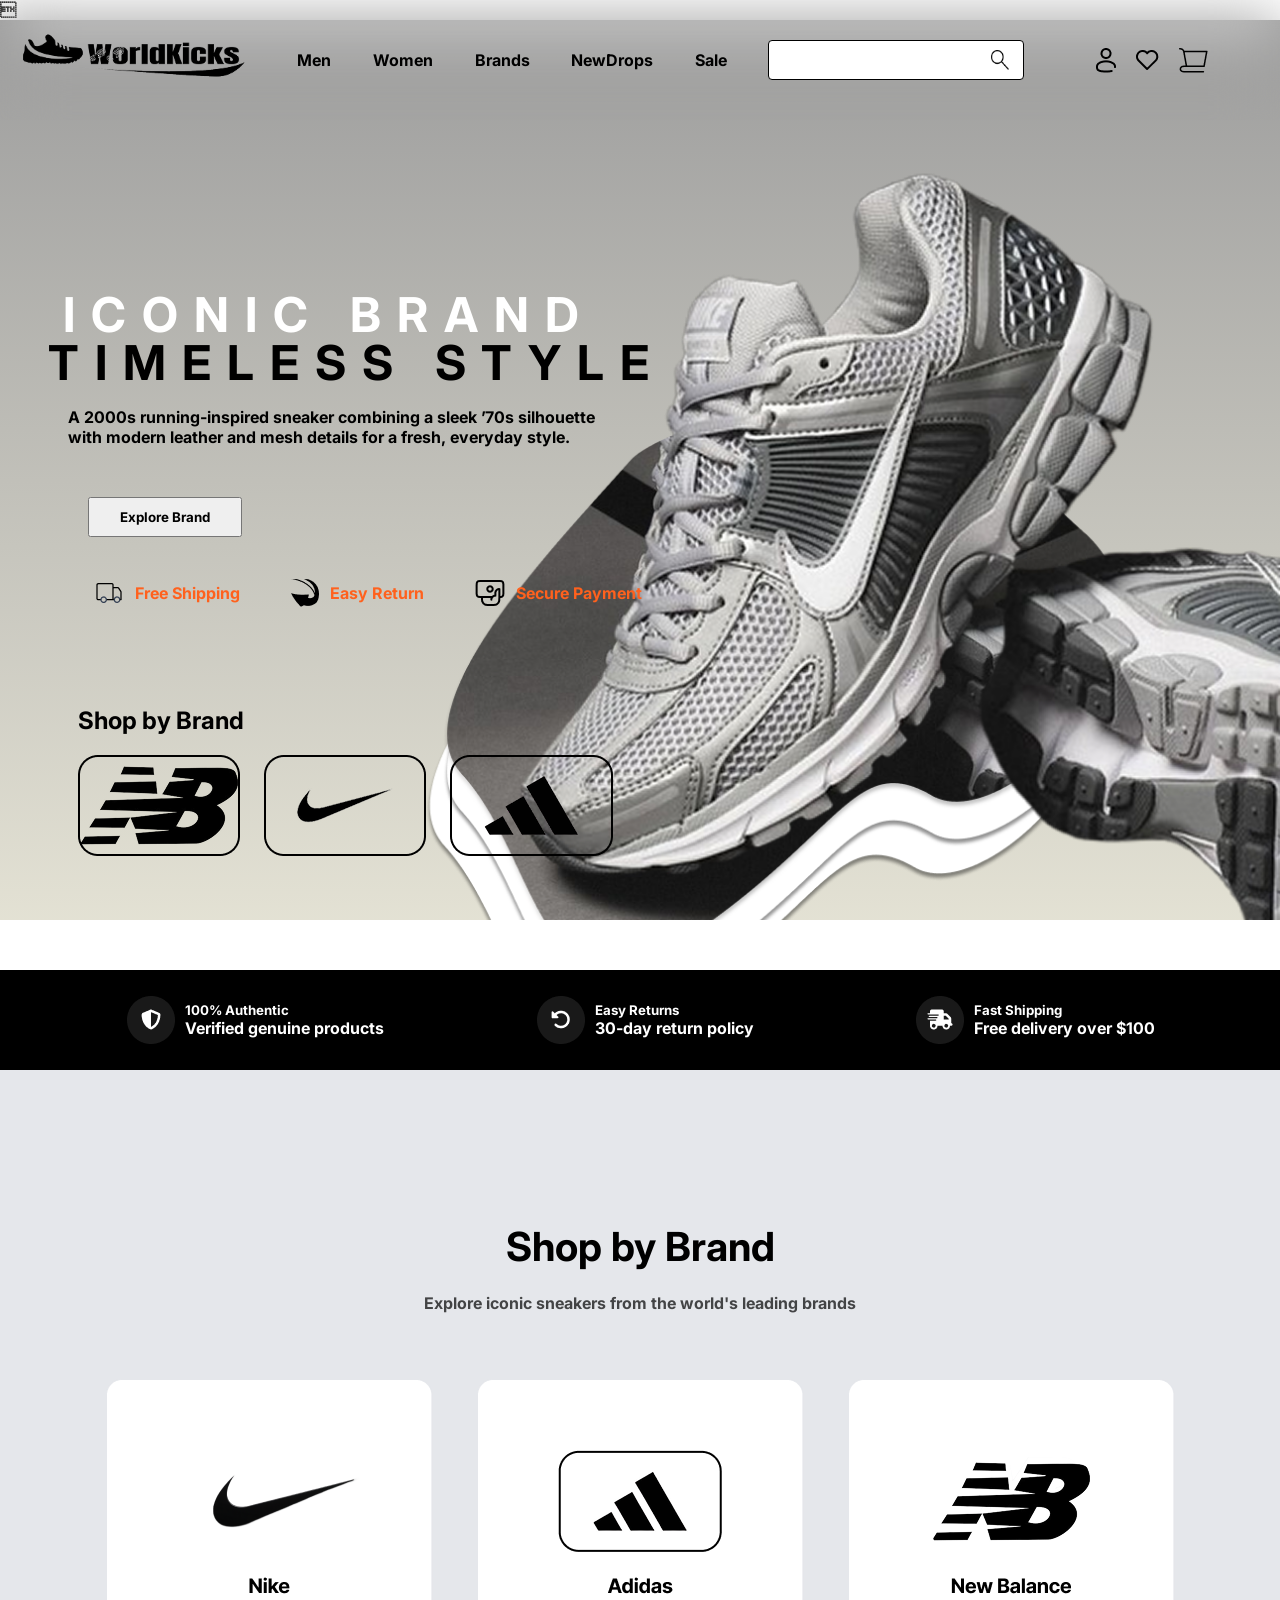
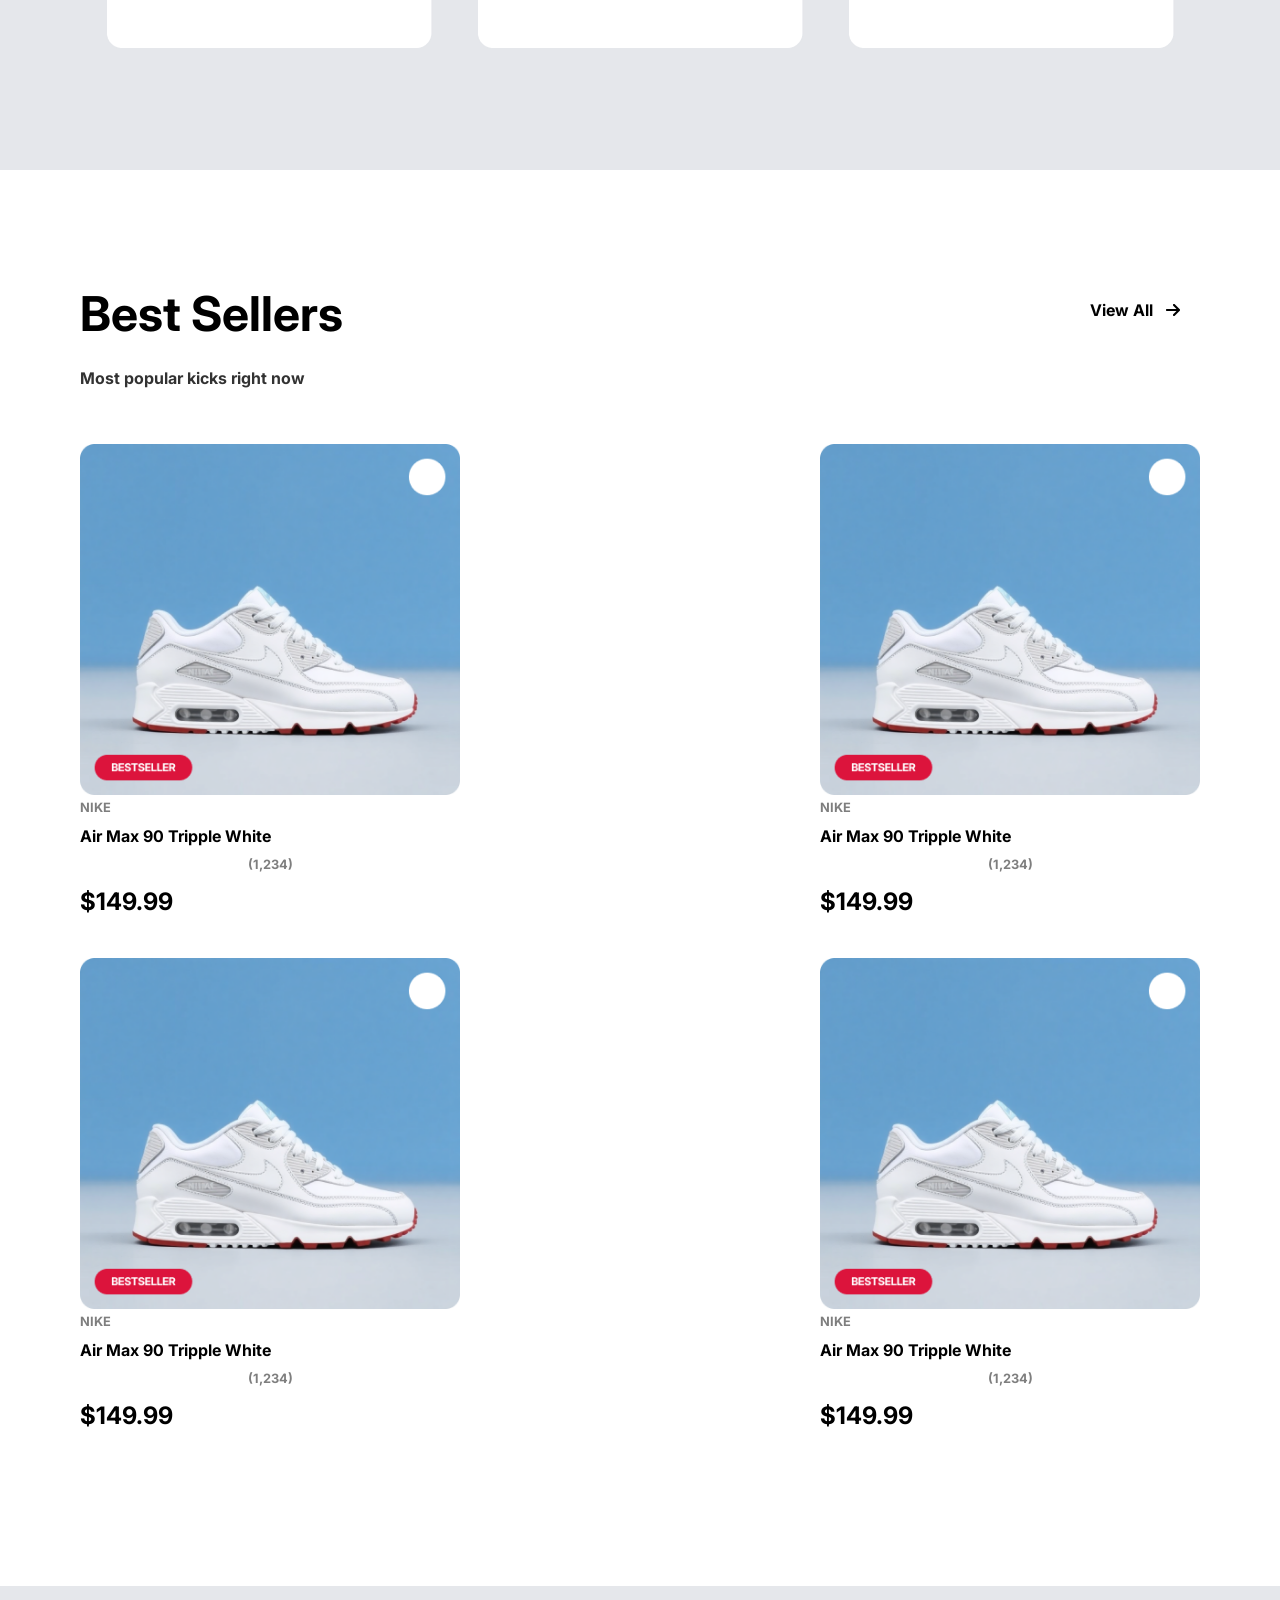
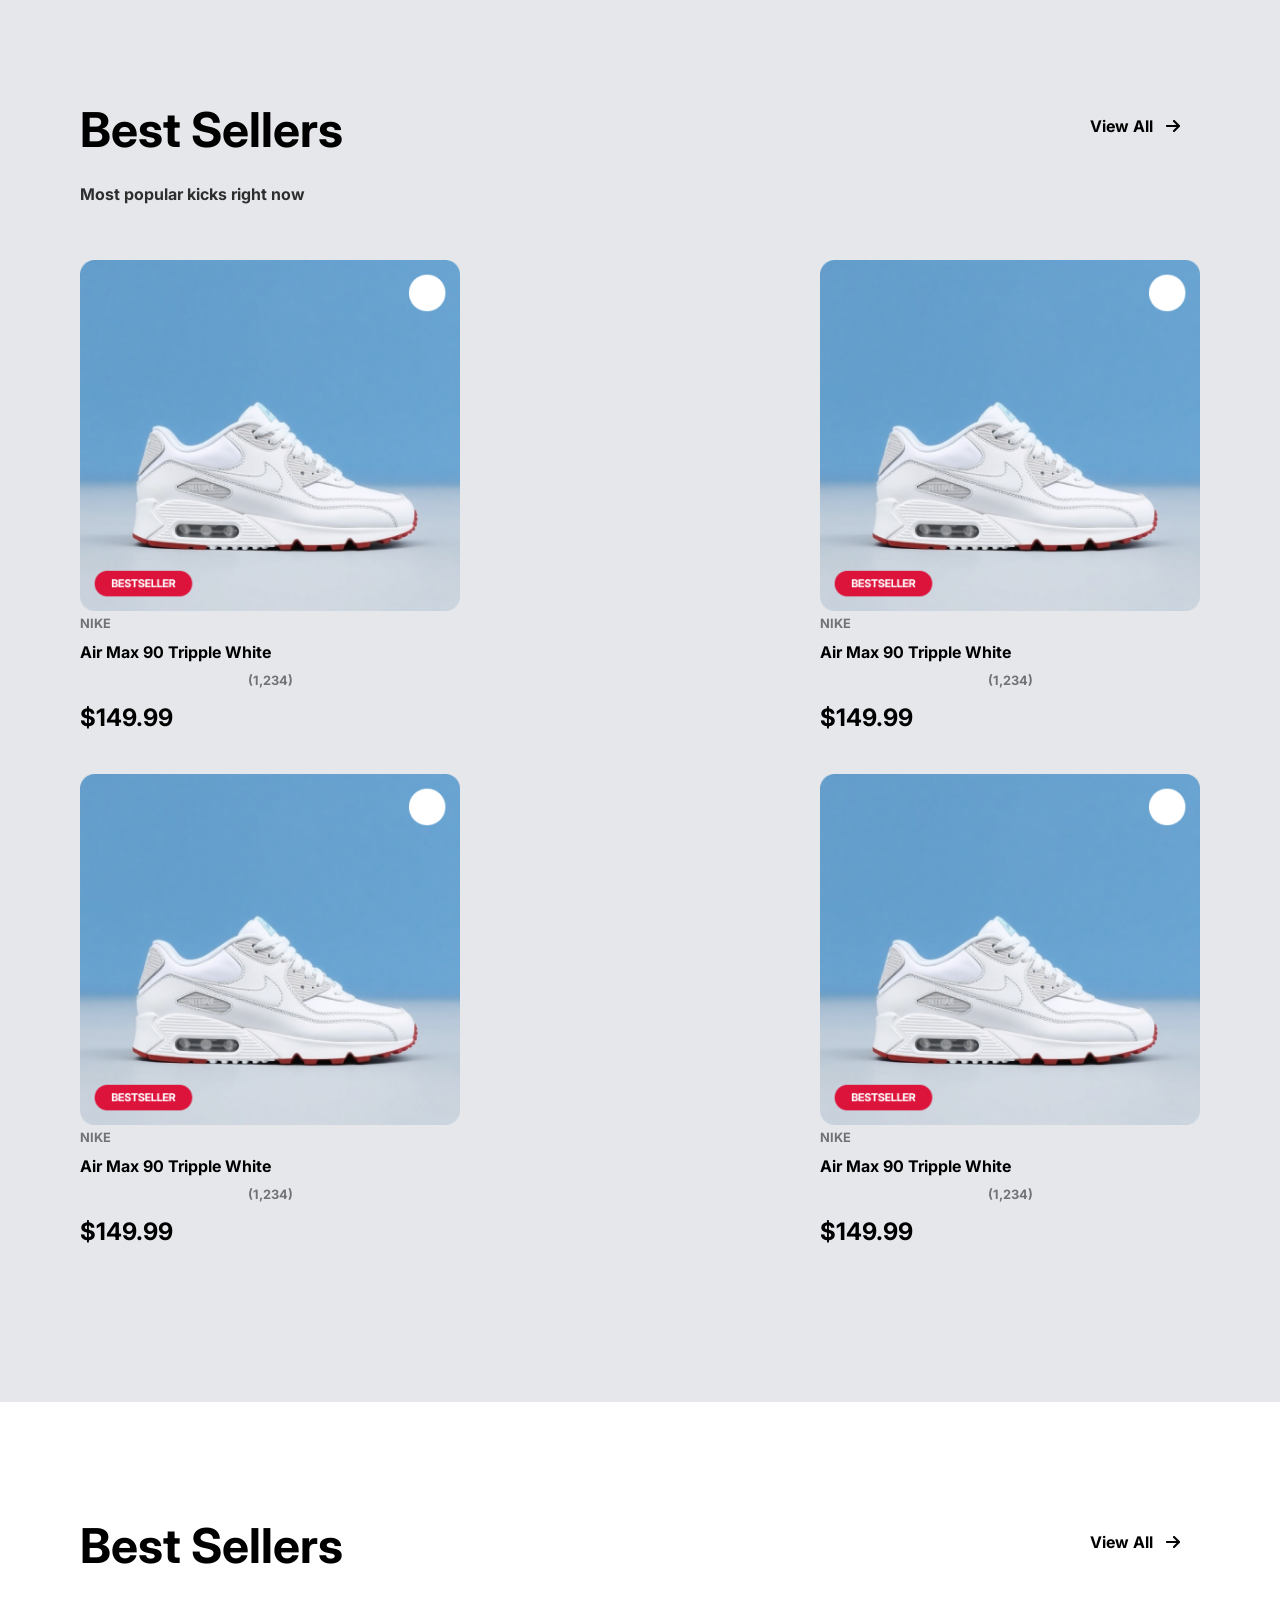
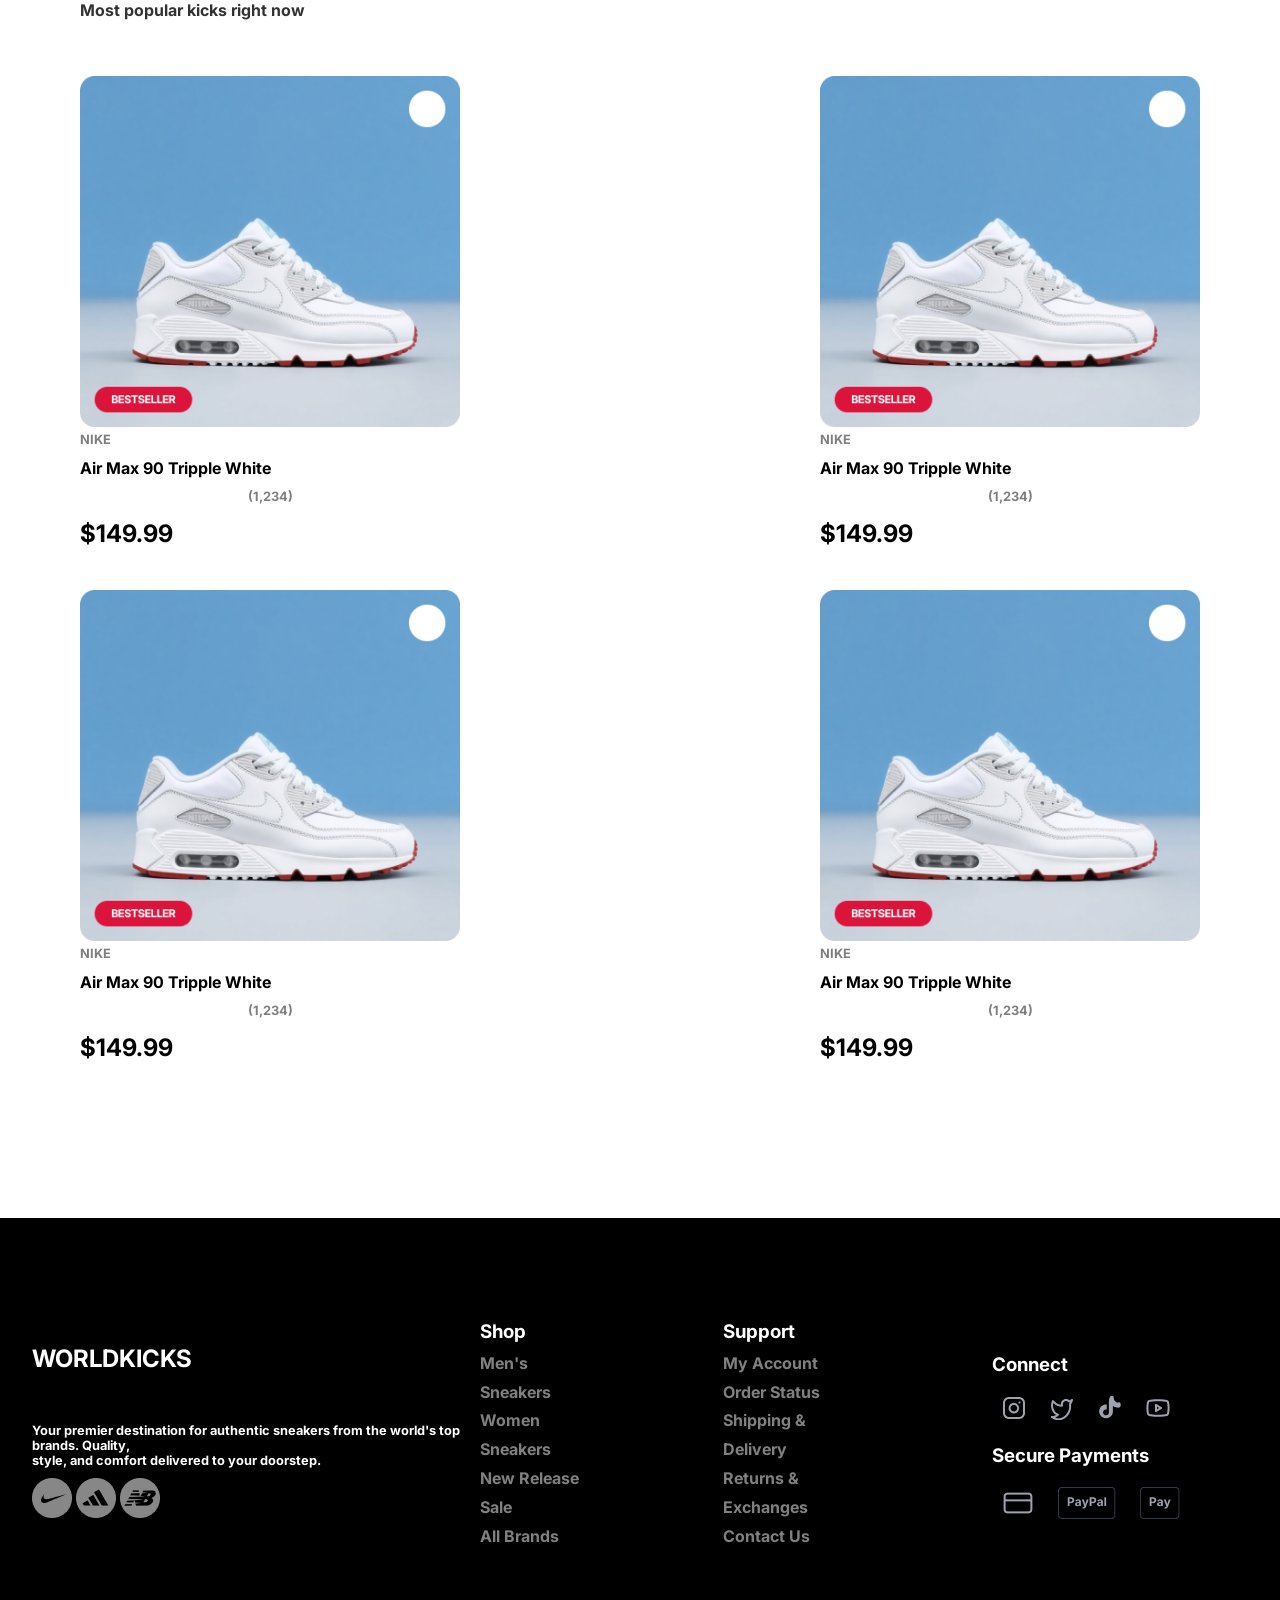
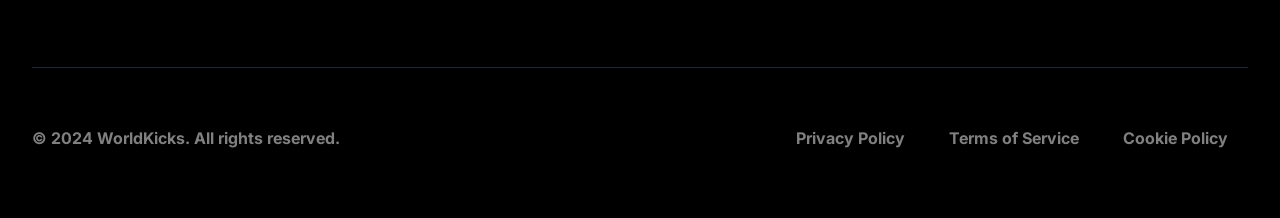
==== index.html @ 095eddca "Add initial project structure with HTML, CSS, and asset files - Created index.html with main layout " ====
<!DOCTYPE html>
<html lang="en">
<head>
	<meta charset="UTF-8">
	<meta name="viewport" content="width=device-width, initial-scale=1.0">
	<title>WorldKicks</title>
    <link rel="preconnect" href="https://fonts.googleapis.com">
    <link rel="preconnect" href="https://fonts.gstatic.com" crossorigin>
    <link href="https://fonts.googleapis.com/css2?family=Inter:wght@400;500;700&display=swap" rel="stylesheet">
    <link rel="stylesheet" href="./global.css">
    <link rel="stylesheet" href="./styles/landpage/header.css">
    <link rel="stylesheet" href="./styles/landpage/banner.css">
    <link rel="stylesheet" href="./styles/landpage/shop_brand.css">
    <link rel="stylesheet" href="./styles/landpage/shops.css">
    <link rel="stylesheet" href="./styles/landpage/footer.css">
</head>
<body>
    <main class="container">
        <header>
            <div class="header_wrapper">
                <div class="expnadable_div"></div>
                <figure>
                    <img src="./assets/logo.png" alt="logo" title="Logo">
                </figure>
                <nav>
                    <ul>
                        <li>Men</li>
                        <li>Women</li>
                        <li>Brands</li>
                        <li>NewDrops</li>
                        <li>Sale</li>
                    </ul>
                </nav>
                <div class="search">
                    <input type="text">
                    <span><img src="./assets/search.png" alt="search" title="search"></span>
                </div>
                <div class="icons">
                    <span><img src="./assets/solar_user-broken.png" alt="user" title="user"></span>
                    <span><img src="./assets/heart.png" alt="heart" title="heart"></span>
                    <span><img src="./assets/cart.png" alt="cart" title="cart"></span>
                </div>
            </div>
        </header>
        <section class="banner">
            <div class="banner_wrapper">
                <div class="banner_left">
                    <span class="banner_title">
                        <h1 style="color: #fff; margin-left: 15px;" >ICONIC BRAND</h1>
                        <h1>TIMELESS STYLE</h1> 
                    </span>
                    <span class="banner_para1">
                        <p>A 2000s running-inspired sneaker combining a sleek ’70s silhouette <br> with modern leather and mesh details for a fresh, everyday style. </p>
                    </span>
                    <button class="banner_button">Explore Brand</button>
                    <div class="banner_icons">
                        <span><img src="./assets/marketeq_car-shipping.png" alt="" title=""><p>Free Shipping</p></span>
                        <span><img src="./assets/game-icons_return-arrow.png" alt="" title=""><p>Easy Return</p></span>
                        <span><img src="./assets/hugeicons_payment-01.png" alt="" title=""><p>Secure Payment</p></span>
                    </div>
                    <div class="banner_shop_by_brand">
                        <h2>Shop by Brand</h2>
                        <img src="./assets/NB.png" alt="">
                        <img src="./assets/Nike.png" alt="">
                        <img src="./assets/addidas.png" alt="">
                    </div>
                </div>
                <div class="banner_right">
                    <img src="./assets/image/shoes1.png" alt="fx_shoes">
                </div>
            </div>
        </section>
        <section class="shop_brand">
            <div class="shop_brand_icons">
                <div class="shop_brand_wrapper_1">
                    <span class="shop_brand_icons_contain">
                        <img src="./assets/div1.png" alt="div">
                        <span>
                            <h5>100% Authentic</h5><p>Verified genuine products</p>
                        </span>
                    </span>
                    <span class="shop_brand_icons_contain">
                        <img src="./assets/div2.png" alt="div">
                        <span>
                            <h5>Easy Returns</h5><p>30-day return policy</p>
                        </span>
                    </span>
                    <span class="shop_brand_icons_contain">
                        <img src="./assets/div3.png" alt="div">
                        <span>
                            <h5>Fast Shipping</h5><p>Free delivery over $100</p>
                        </span>
                    </span>
                </div>
            </div>
            <div class="shop_brand_contain">
                <span class="shop_brand_title">
                    <h2>Shop by Brand</h2>
                    <p>Explore iconic sneakers from the world's leading brands</p>
                </span>
                <div class="shop_brand_icons_2">
                    <span>
                        <img src="./assets/div_nike.png" alt="nike">
                    </span>
                    <span>
                        <img src="./assets/div_addidas.png" alt="nike">
                    </span>
                    <span>
                        <img src="./assets/div_NewBalance.png" alt="nike">
                    </span>
                </div>
            </div>
        </section>
        <article class="shops">
            <div class="shops_wrapper">
                <div class="shops_content">
                    <span class="shops_content_title">
                        <h2>Best Sellers</h2>
                        <p>Most popular kicks right now</p>
                    </span>
                    <span class="shops_content_view_all">
                        <p>View All</p>
                        <img src="./assets/arrow.png" alt="arrow">
                    </span>

                    <div class="shops_content_product">
                        <div>
                            <img src="./assets/image/Product_1.png" alt="pr_1">
                            <p>NIKE</p>
                            <h4>Air Max 90 Tripple White</h4>
                            <p style="text-align: center;">(1,234)</p>
                            <h2>$149.99</h2>
                        </div>
                        <div>
                            <img src="./assets/image/Product_1.png" alt="pr_1">
                            <p>NIKE</p>
                            <h4>Air Max 90 Tripple White</h4>
                            <p style="text-align: center;">(1,234)</p>
                            <h2>$149.99</h2>
                        </div>
                        <div>
                            <img src="./assets/image/Product_1.png" alt="pr_1">
                            <p>NIKE</p>
                            <h4>Air Max 90 Tripple White</h4>
                            <p style="text-align: center;">(1,234)</p>
                            <h2>$149.99</h2>
                        </div>
                        <div>
                            <img src="./assets/image/Product_1.png" alt="pr_1">
                            <p>NIKE</p>
                            <h4>Air Max 90 Tripple White</h4>
                            <p style="text-align: center;">(1,234)</p>
                            <h2>$149.99</h2>
                        </div>
                    </div>
                </div>
                <div class="shops_content" style="background-color: var(--blend);">
                    <span class="shops_content_title">
                        <h2>Best Sellers</h2>
                        <p>Most popular kicks right now</p>
                    </span>
                    <span class="shops_content_view_all">
                        <p>View All</p>
                        <img src="./assets/arrow.png" alt="arrow">
                    </span>

                    <div class="shops_content_product">
                        <div>
                            <img src="./assets/image/Product_1.png" alt="pr_1">
                            <p>NIKE</p>
                            <h4>Air Max 90 Tripple White</h4>
                            <p style="text-align: center;">(1,234)</p>
                            <h2>$149.99</h2>
                        </div>
                        <div>
                            <img src="./assets/image/Product_1.png" alt="pr_1">
                            <p>NIKE</p>
                            <h4>Air Max 90 Tripple White</h4>
                            <p style="text-align: center;">(1,234)</p>
                            <h2>$149.99</h2>
                        </div>
                        <div>
                            <img src="./assets/image/Product_1.png" alt="pr_1">
                            <p>NIKE</p>
                            <h4>Air Max 90 Tripple White</h4>
                            <p style="text-align: center;">(1,234)</p>
                            <h2>$149.99</h2>
                        </div>
                        <div>
                            <img src="./assets/image/Product_1.png" alt="pr_1">
                            <p>NIKE</p>
                            <h4>Air Max 90 Tripple White</h4>
                            <p style="text-align: center;">(1,234)</p>
                            <h2>$149.99</h2>
                        </div>
                    </div>
                </div>
                <div class="shops_content">
                    <span class="shops_content_title">
                        <h2>Best Sellers</h2>
                        <p>Most popular kicks right now</p>
                    </span>
                    <span class="shops_content_view_all">
                        <p>View All</p>
                        <img src="./assets/arrow.png" alt="arrow">
                    </span>

                    <div class="shops_content_product">
                        <div>
                            <img src="./assets/image/Product_1.png" alt="pr_1">
                            <p>NIKE</p>
                            <h4>Air Max 90 Tripple White</h4>
                            <p style="text-align: center;">(1,234)</p>
                            <h2>$149.99</h2>
                        </div>
                        <div>
                            <img src="./assets/image/Product_1.png" alt="pr_1">
                            <p>NIKE</p>
                            <h4>Air Max 90 Tripple White</h4>
                            <p style="text-align: center;">(1,234)</p>
                            <h2>$149.99</h2>
                        </div>
                        <div>
                            <img src="./assets/image/Product_1.png" alt="pr_1">
                            <p>NIKE</p>
                            <h4>Air Max 90 Tripple White</h4>
                            <p style="text-align: center;">(1,234)</p>
                            <h2>$149.99</h2>
                        </div>
                        <div>
                            <img src="./assets/image/Product_1.png" alt="pr_1">
                            <p>NIKE</p>
                            <h4>Air Max 90 Tripple White</h4>
                            <p style="text-align: center;">(1,234)</p>
                            <h2>$149.99</h2>
                        </div>
                    </div>
                </div>
            </div>
        </article>
    </main>
</body>
<footer>
    <main class="footer_container">
        <div class="footer_wrapper">
            <section class="footer_info">
                <div class="footer_info_contain footer_contain_1">
                    <h2>WORLDKICKS</h2>
                    <p>Your premier destination for authentic sneakers from the world's top brands. Quality, <br> style, and comfort delivered to your doorstep.</p>
                    <span> 
                        <img src="./assets/footer_nike_icons.png" alt="">
                        <img src="./assets/footer_addidas_icons.png" alt="">
                        <img src="./assets/footer_NewBalance_icons.png" alt="">
                    </span>
                </div>
                <div class="footer_info_contain footer_contain_2">
                    <div>
                        <h3>Shop</h3>
                        <a href="#">Men's Sneakers</a>
                        <a href="#">Women Sneakers</a>
                        <a href="#">New Release</a>
                        <a href="#">Sale</a>
                        <a href="#">All Brands</a>
                    </div>
                    <div>
                        <h3>Support</h3>
                        <a href="#">My Account</a>
                        <a href="#">Order Status</a>
                        <a href="#">Shipping & Delivery</a>
                        <a href="#">Returns & Exchanges</a>
                        <a href="#">Contact Us</a>
                    </div>
                </div>
                <div class="footer_info_contain footer_contain_3">
                    <div>
                        <h3>Connect</h3>
                        <img src="./assets/footer_insta.png" alt="">
                        <img src="./assets/footer_twitter.png" alt="">
                        <img src="./assets/footer_tiktok.png" alt="">
                        <img src="./assets/footer_youtube.png" alt="">
                    </div>
                    <div>
                        <h3>Secure Payments</h3>
                        <img src="./assets/footer_debitCard.png" alt="">
                        <img src="./assets/footer_paypal.png" alt="">
                        <img src="./assets/footer_pay.png" alt="">
                    </div>
                </div>
            </section>
            <section class="term_and_policy">
                <p>© 2024 WorldKicks. All rights reserved.</p>
                <span>
                    <a href="#">Privacy Policy</a>
                    <a href="#">Terms of Service</a>
                    <a href="#">Cookie Policy</a>
                </span>
            </section>
        </div>
    </main>
</footer>
</html>
---- global.css ----
* {
    margin: 0;
    padding: 0;
    box-sizing: border-box;
    font-weight: bold;
    font-family: 'Inter', Arial, Helvetica, sans-serif;
    scroll-behavior: smooth;
}

:root {
    --primary: #3C3C3C;
    --secondary: #E0DECF;
    --primary-fx-color: 60,60,60,;
    --secondary-fx-color: 224,222,207,;
    --foreground-black: #000;
    --foreground-white: #fff;
    --blend: #E5E7EB;
    --max-width: 1920px;
}
.container {
    width: 100dvw;
    height: auto;
    display: flex;
    flex-flow: column;
    margin: 0 auto;
}
body {
    overflow-x: hidden;
    width: 100%;
}
---- styles/landpage/header.css ----
header {
    width: 100dvw;
    height: 120px;
    margin: 0 auto;
    position: fixed;
    top: 0;
    z-index: 9999;
    backdrop-filter: blur(30px);
    -webkit-backdrop-filter: blur(30px); /* for Safari */
}
.expnadable_div {
    width: 100%;
    height: 0;
    position: fixed;
    top: 0;
    z-index: -1;
    background-color: var(--foreground-white);
    transition: all 1s ease;
    opacity: 0;
}
.header_wrapper {
    width: min(100dvw, var(--max-width));
    height: inherit;
    margin: 0 auto;
    display: flex;
    justify-content: space-between;
    align-items: center;
    
}
.header_wrapper:hover .expnadable_div {
    height: 500px;
    opacity: 1;
}
figure {
    overflow: hidden;
    width: 20%;
    height: 130px;
    display: flex;
    justify-content: center;
    align-items: center;
}
figure img {
    width: min(280px, 100%);
    margin-top: clamp(20px, 0.5rem + 1vw, 40px);
}
nav {
    width: 40%;
    height: auto;
}
nav ul {
    width: 100%;
    display: flex;
    justify-content: center;
}
nav li {
    cursor: pointer;
    list-style: none;
    font-size: clamp(0.5rem, 0.5rem + 1vw, 1rem);
    margin: 0 clamp(15px, 0.5rem + 1vw, 25px);
}
.search {
    position: relative;
    width: 20%;
    display: flex;
    justify-content: center;
    align-items: center;
}
.search span {
    position: absolute;
    right: 15px;
}
.search img {
    width: 18px;
}
.search input {
    width: 100%;
    height: 40px;
    padding: 0 10px;
    border: 1px solid var(--foreground-black);
    border-radius: 4px;
}
.icons {
    width: 20%;
    display: flex;
    justify-content: center;
    align-items: center;
}
.icons span {
    margin: 0 10px;
}
---- styles/landpage/banner.css ----
.banner {
    width: 100%;
    height: max(100dvh, 890px);
    overflow: hidden;
    background: linear-gradient(180deg, rgba(var(--primary-fx-color) 0.5) 0%, rgba(var(--secondary-fx-color) 0.9) 100%);
}
.banner_wrapper {
    width: min(100dvw, var(--max-width));
    height: inherit;
    margin: 0 auto;
    position: relative;
    display: flex;
}
/* Left Side */
.banner_left {
    width: max(50%, 850px);
    height: inherit;
    display: flex;
    justify-content: center;
    align-items: start;
    flex-flow: column;
    padding: 0 0 0 3rem;
    position: relative;
    z-index: 1;
}
.banner_title {
    font-size: clamp(2rem, 0.5rem + 1.5vw, 2.5rem);
    font-weight: bold;
    line-height: 1;
    letter-spacing: 1rem;
}
.banner_para1 {
    margin: 20px 0;
    padding: 0 20px;
}
.banner_button {
    padding: 10px 30px;
    margin: 30px 0 0 40px;
    cursor: pointer;
}
.banner_icons {
    display: flex;
    justify-content: center;
    align-items: center;
    margin: 40px 15px;
}
.banner_icons span {
    display: flex;
    justify-content: center;
    align-items: center;
    margin: 0 20px;
}
.banner_icons img {
    margin: 0 10px;
}
.banner_icons p {
    color: #FF611D;
}
.banner_shop_by_brand {
    position: absolute;
    bottom: 30px;
    padding: 20px;
}
.banner_shop_by_brand h2 {
    margin: 10px;
}
.banner_shop_by_brand img {
    margin: 10px;
}
/* Right Side */
.banner_right {
    width: 50%;
    height: inherit;
    position: absolute;
    width: 80%;
    right: 0;
    top: 0;
    display: flex;
    justify-content: right;
    padding-top: 10dvh;
}
.banner_right img {
    width: 1200px;
    height: 1000px;
}
@media (max-width: 768px) {
    .banner_title {
        letter-spacing: 0.5rem;
    }
    .banner_right {
        z-index: -1;
    }
}
---- styles/landpage/shop_brand.css ----
.shop_brand {
    width: 100%;
    height: auto;
    display: flex;
    justify-content: start;
    align-items: center;
    flex-flow: column;
}
.shop_brand_wrapper_1 {
    width: min(100dvw, var(--max-width));
    height: inherit;
    margin: 0 auto;
    display: flex;
    justify-content: space-evenly;
    align-items: center;
}
.shop_brand_icons {
    width: 100%;
    height: 100px;
    background: var(--foreground-black);
    margin: 50px 0 0 0;
    color: var(--foreground-white);
}
.shop_brand_icons_contain {
    display: flex;
    width: 280px;
    justify-content: center;
    align-items: center;
}
.shop_brand_icons_contain img {
    margin: 0 10px;
}
.shop_brand_contain {
    padding: 20px;
    background-color: var(--blend);
    width: 100%;
    height: 700px;
    display: flex;
    justify-content: center;
    align-items: center;
    flex-flow: column;
}
.shop_brand_title {
    text-align: center;
    line-height: 2;
    margin: 40px;
}
.shop_brand_title h2 {
    font-size: 2.5rem;
    font-weight: bold;
}
.shop_brand_title p {
    opacity: 0.7;
}
.shop_brand_icons_2 {
    margin: 20px;
}
.shop_brand_icons_2 span {
    margin: 20px;
}
---- styles/landpage/shops.css ----
.shops {
    width: 100%;
    height: auto;
}
.shops_wrapper {
    width: min(100dvw, var(--max-width));
    height: auto;
    margin: 0 auto;
    display: flex;
    justify-content: center;
    align-items: center;
    flex-flow: column;
}
.shops_content {
    padding: 6rem 5rem;
    width: 100%;
    position: relative;
}
.shops_content_title {
    line-height: 2;
    width: 100%;
}
.shops_content_title h2 {
    font-size: 3rem;
    font-weight: bold;
}
.shops_content_title p {
    opacity: 0.8;
}
.shops_content_view_all {
    position: absolute;
    right: 100px;
    top: 130px;
    display: flex;
    justify-content: space-between;
    width: 90px;
    cursor: pointer;
}
.shops_content_product {
    width: 100%;
    height: auto;
    padding: 50px 0;
    display: flex;
    margin: 0 auto;
    justify-content: space-between;
    align-items: center;
    flex-wrap: wrap;
    gap: 2rem;
}
.shops_content_product div {
    width: 380px;
    height: auto;
    overflow: hidden;
    line-height: 2;
}
.shops_content_product img {
    width: inherit;
}
.shops_content_product p {
    opacity: 0.5;
    font-size: 0.8rem;
}
---- styles/landpage/footer.css ----
.footer_container {
    width: 100dvw;
    height: 600px;
    background-color: var(--foreground-black);
    color: var(--foreground-white);
    position: relative;
}
.footer_wrapper {
    width: min(100dvw, var(--max-width));
    height: auto;
    margin: 0 auto;
    display: flex;
    justify-content: start;
    align-items: center;
    flex-flow: column;
}
.footer_info {
    width: 100%;
    height: 350px;
    display: flex;
    justify-content: center;
    align-items: center;
}
.footer_info_contain {
    height: auto;
    margin: 5rem 0 0 0;
}
.footer_contain_1 {
    width: 35%;
}
.footer_contain_1 p {
    font-size: 0.8rem;
    margin: 50px 0 10px 0;
}

.footer_contain_2 {
    width: 40%;
    display: flex;
    justify-content: flex-start;
    align-items: flex-start;
    line-height: 1.8;
}
.footer_contain_2 div {
    display: flex;
    justify-content: start;
    align-items: start;
    flex-flow: column;
    margin: 0 8rem 0 0;
}
.footer_contain_2 a {
    text-decoration: none;
    color: var(--foreground-white);
    opacity: 0.5;
}
.footer_contain_3 {
    width: 20%;
    height: 160px;
}
.footer_contain_3 div {
    margin: 0 0 20px 0;
}
.footer_contain_3 h3 {
    margin: 0 0 20px 0;
}
.footer_contain_3 img {
    margin: 0 10px;
}
.term_and_policy {
    position: absolute;
    width: 95%;
    bottom: 70px;
    display: flex;
    justify-content: space-between;
    align-items: center;
    border-top: 1px solid #1F2937;
}
.term_and_policy p, .term_and_policy span {
    margin: 60px 0 0 0;
}
.term_and_policy a, .term_and_policy p {
    text-decoration: none;
    color: var(--foreground-white);
    opacity: 0.5;
}
.term_and_policy a {
    margin: 0 20px;
}
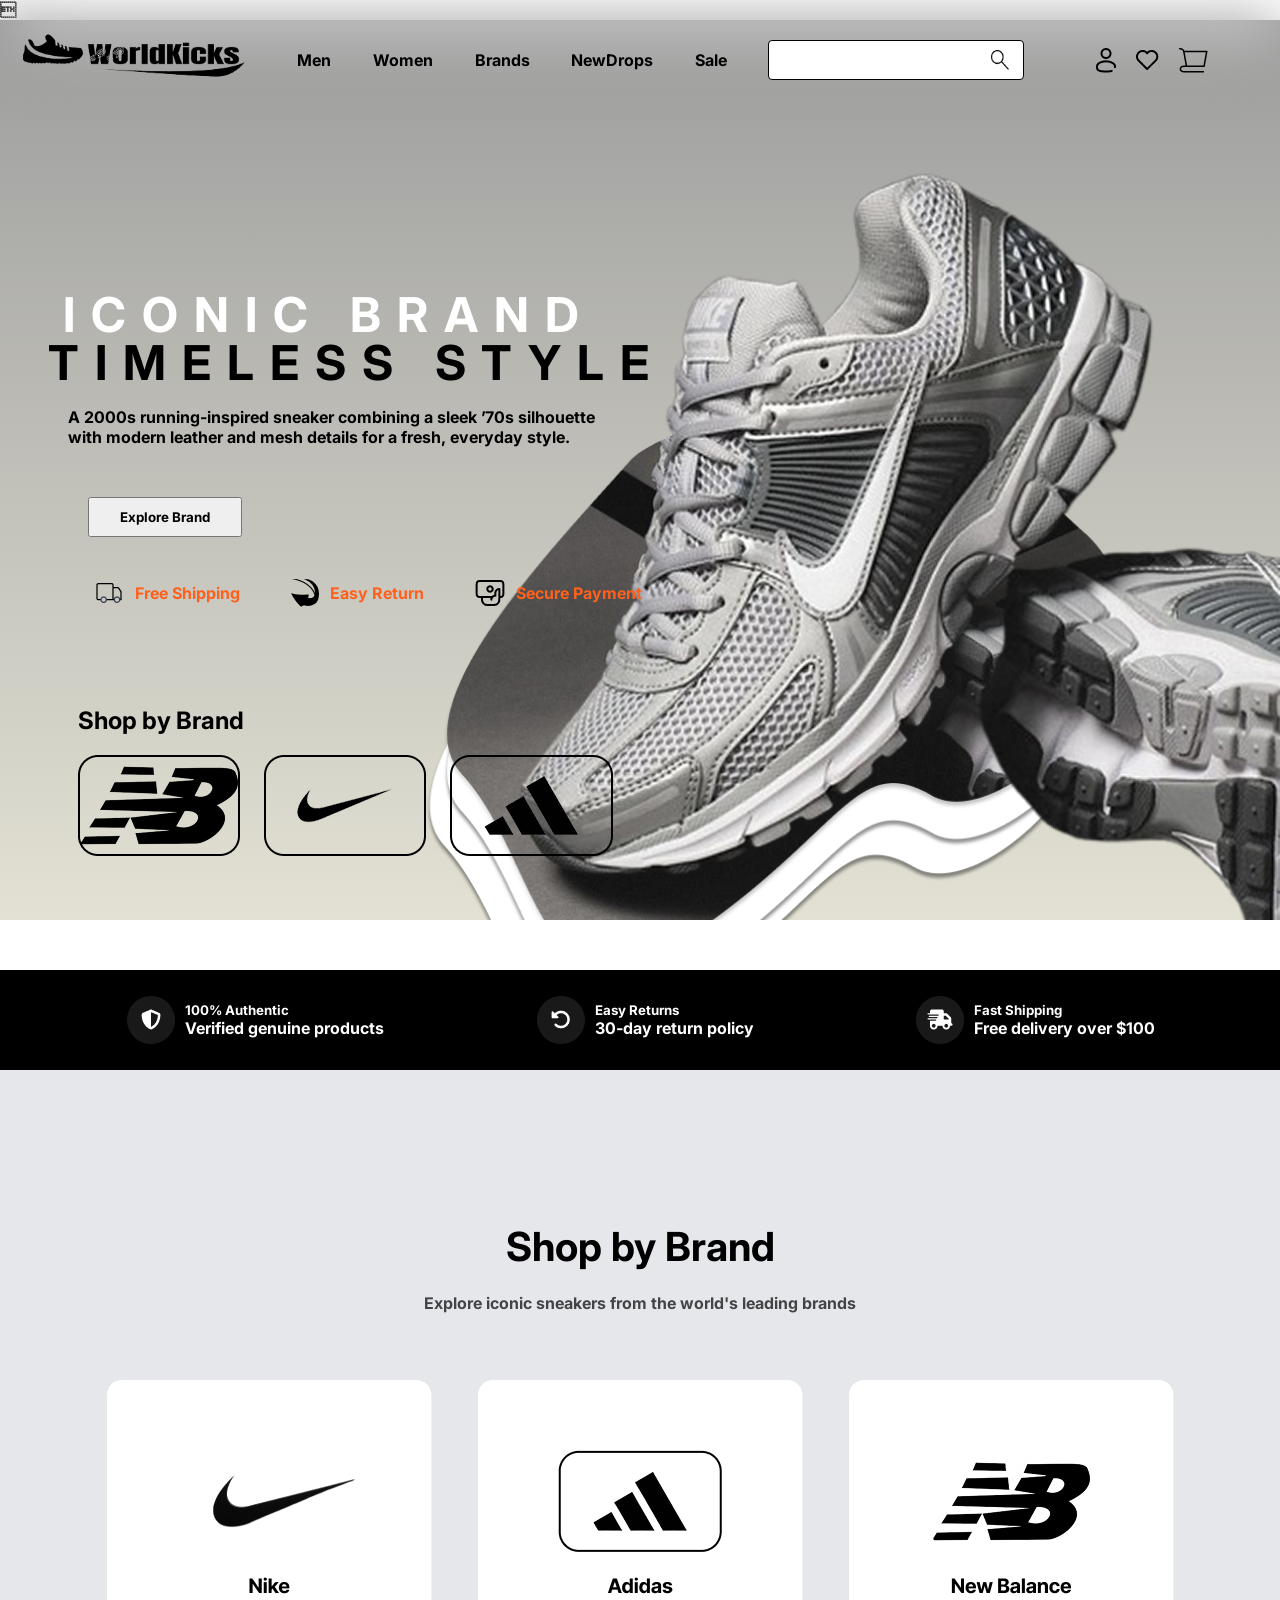
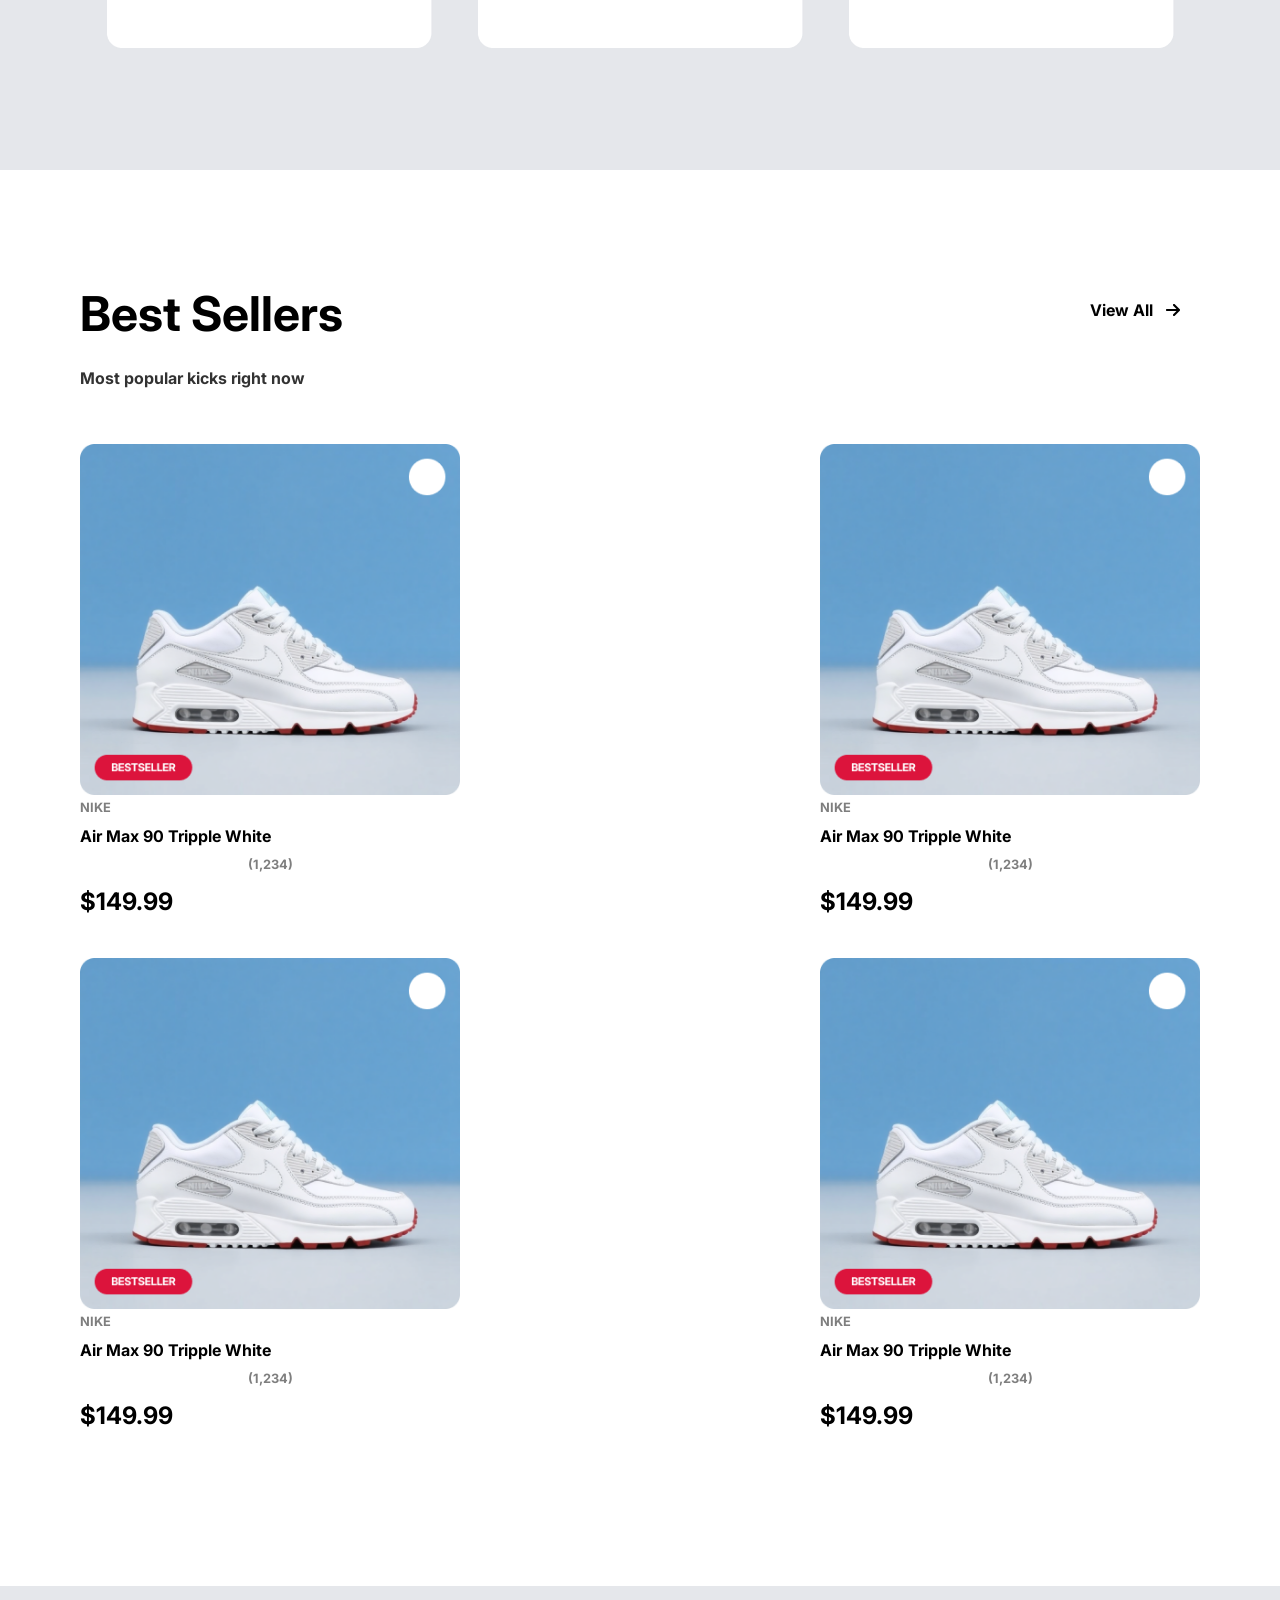
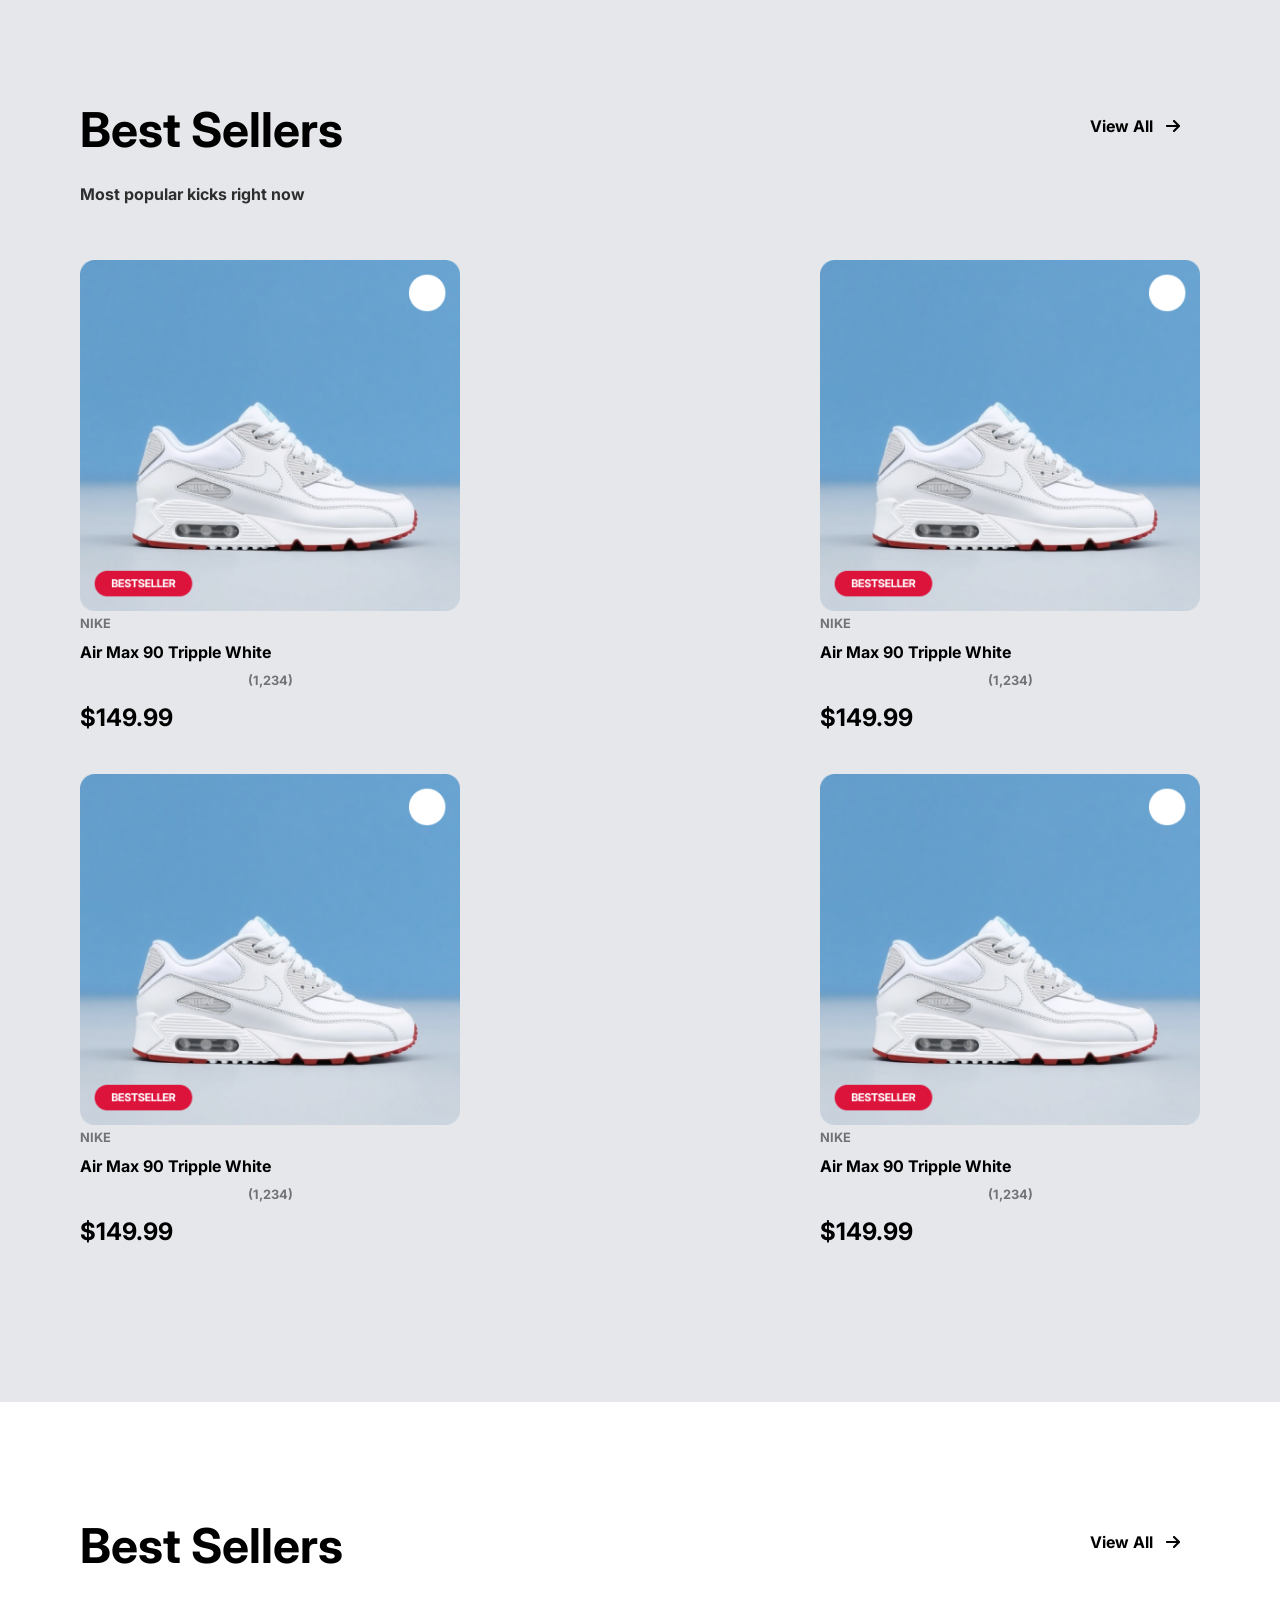
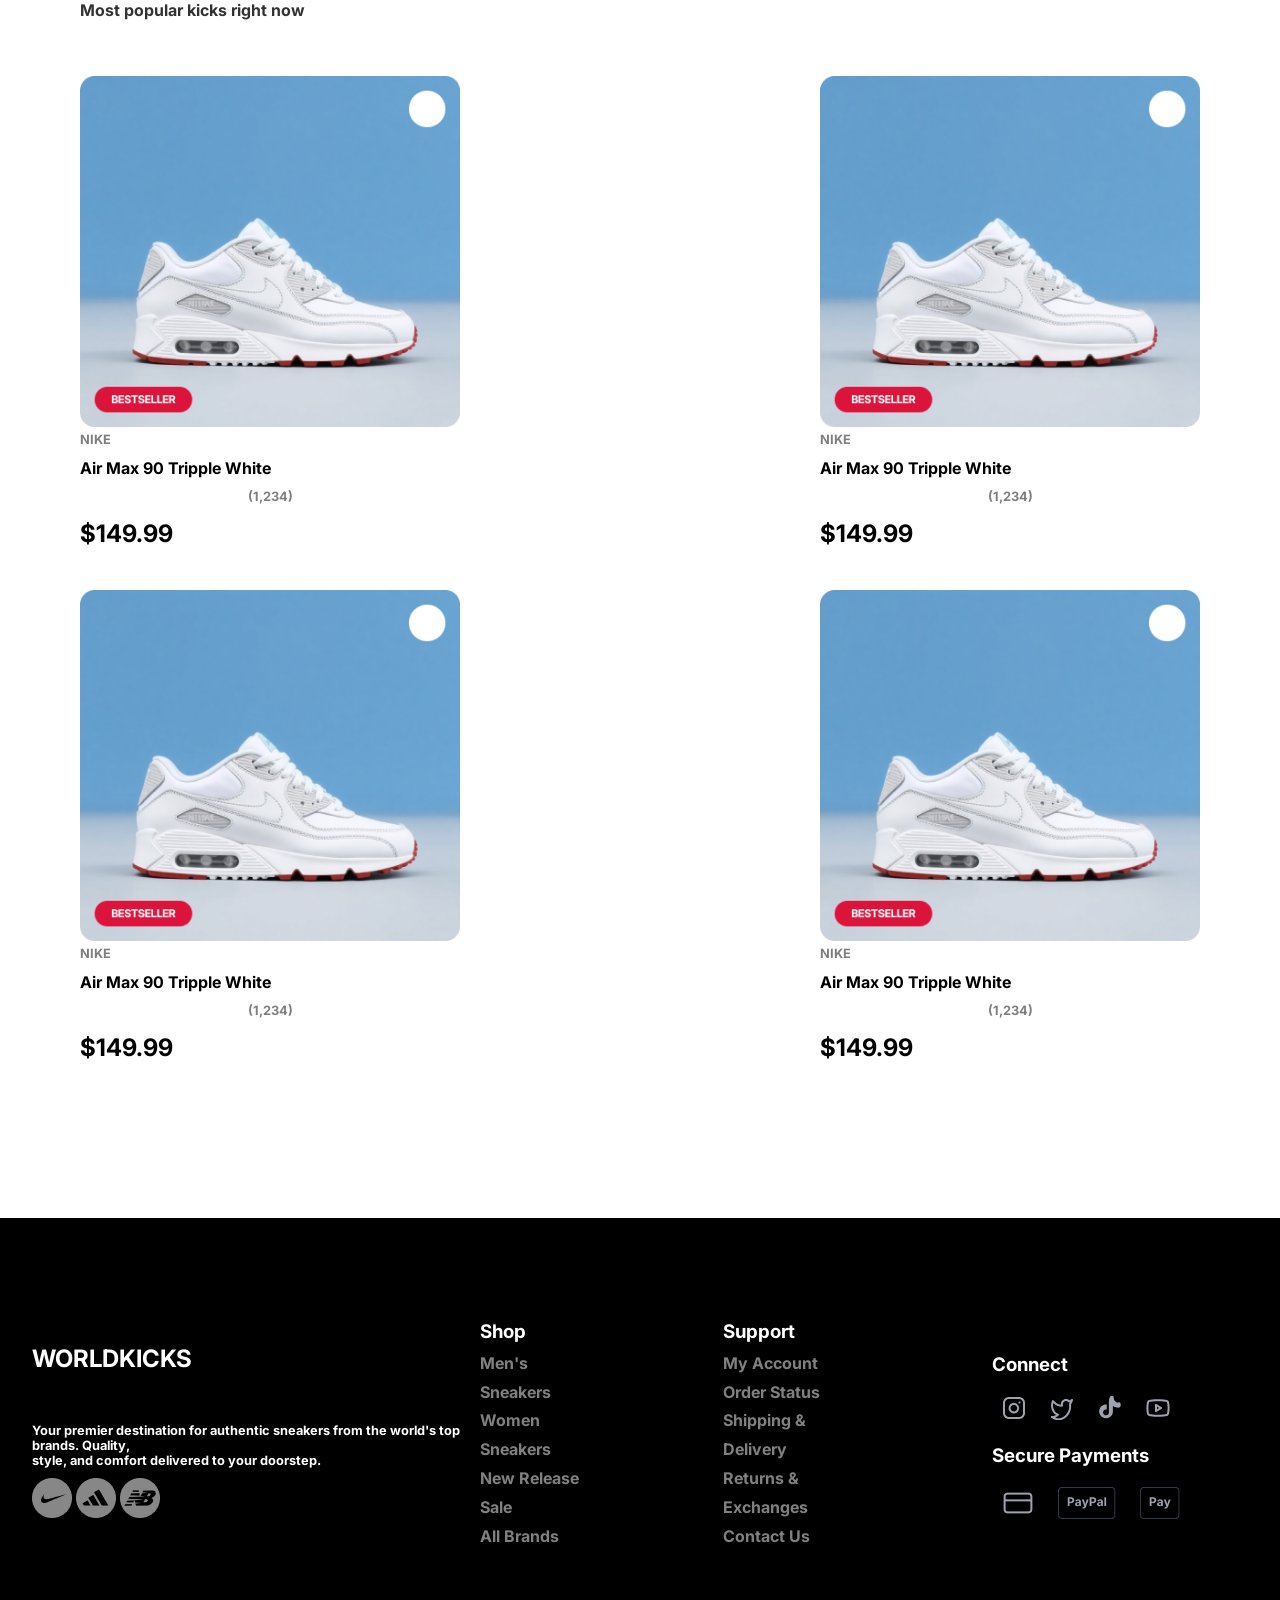
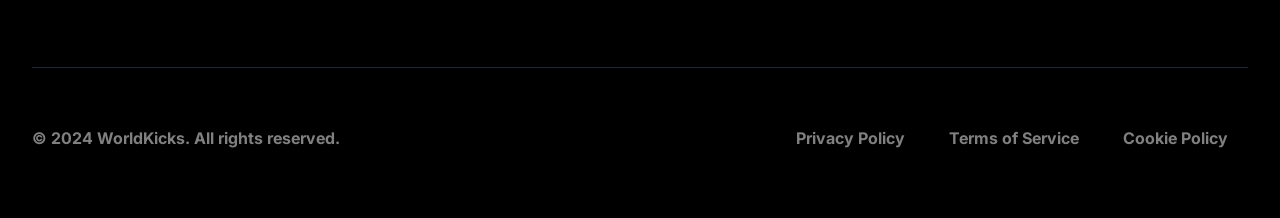
==== commit ae872006: "Remove about page and add men page with header and footer structure" ====
--- a/index.html
+++ b/index.html
@@ -253,6 +253,12 @@
                         <img src="./assets/footer_NewBalance_icons.png" alt="">
                     </span>
                 </div>
+                <aside>
+
+                </aside>
+                <article>
+                    
+                </article>
                 <div class="footer_info_contain footer_contain_2">
                     <div>
                         <h3>Shop</h3>
--- a/styles/landpage/header.css
+++ b/styles/landpage/header.css
@@ -10,7 +10,8 @@
 }
 .expnadable_div {
     width: 100%;
-    height: 0;
+    height: 500px;
+    transform: translateY(-100%);
     position: fixed;
     top: 0;
     z-index: -1;
@@ -28,7 +29,7 @@
     
 }
 .header_wrapper:hover .expnadable_div {
-    height: 500px;
+    transform: translateY(0);
     opacity: 1;
 }
 figure {
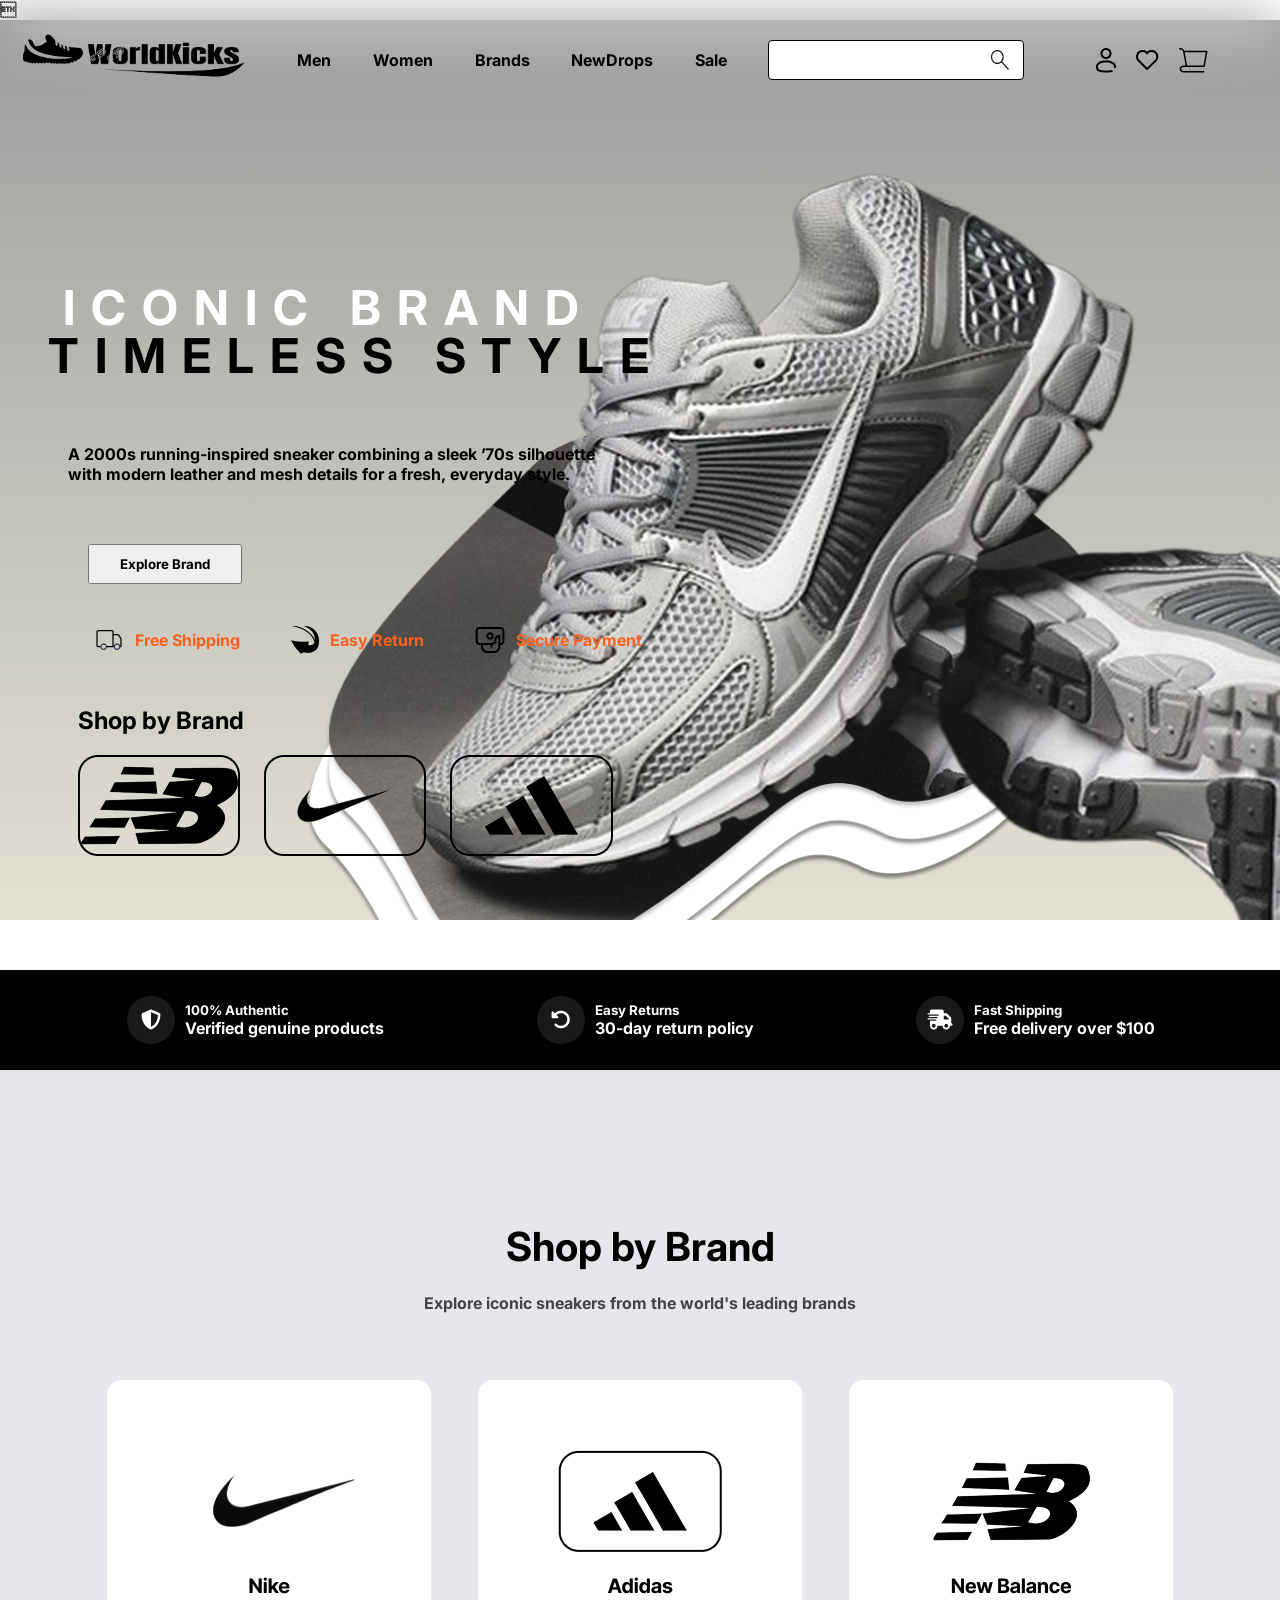
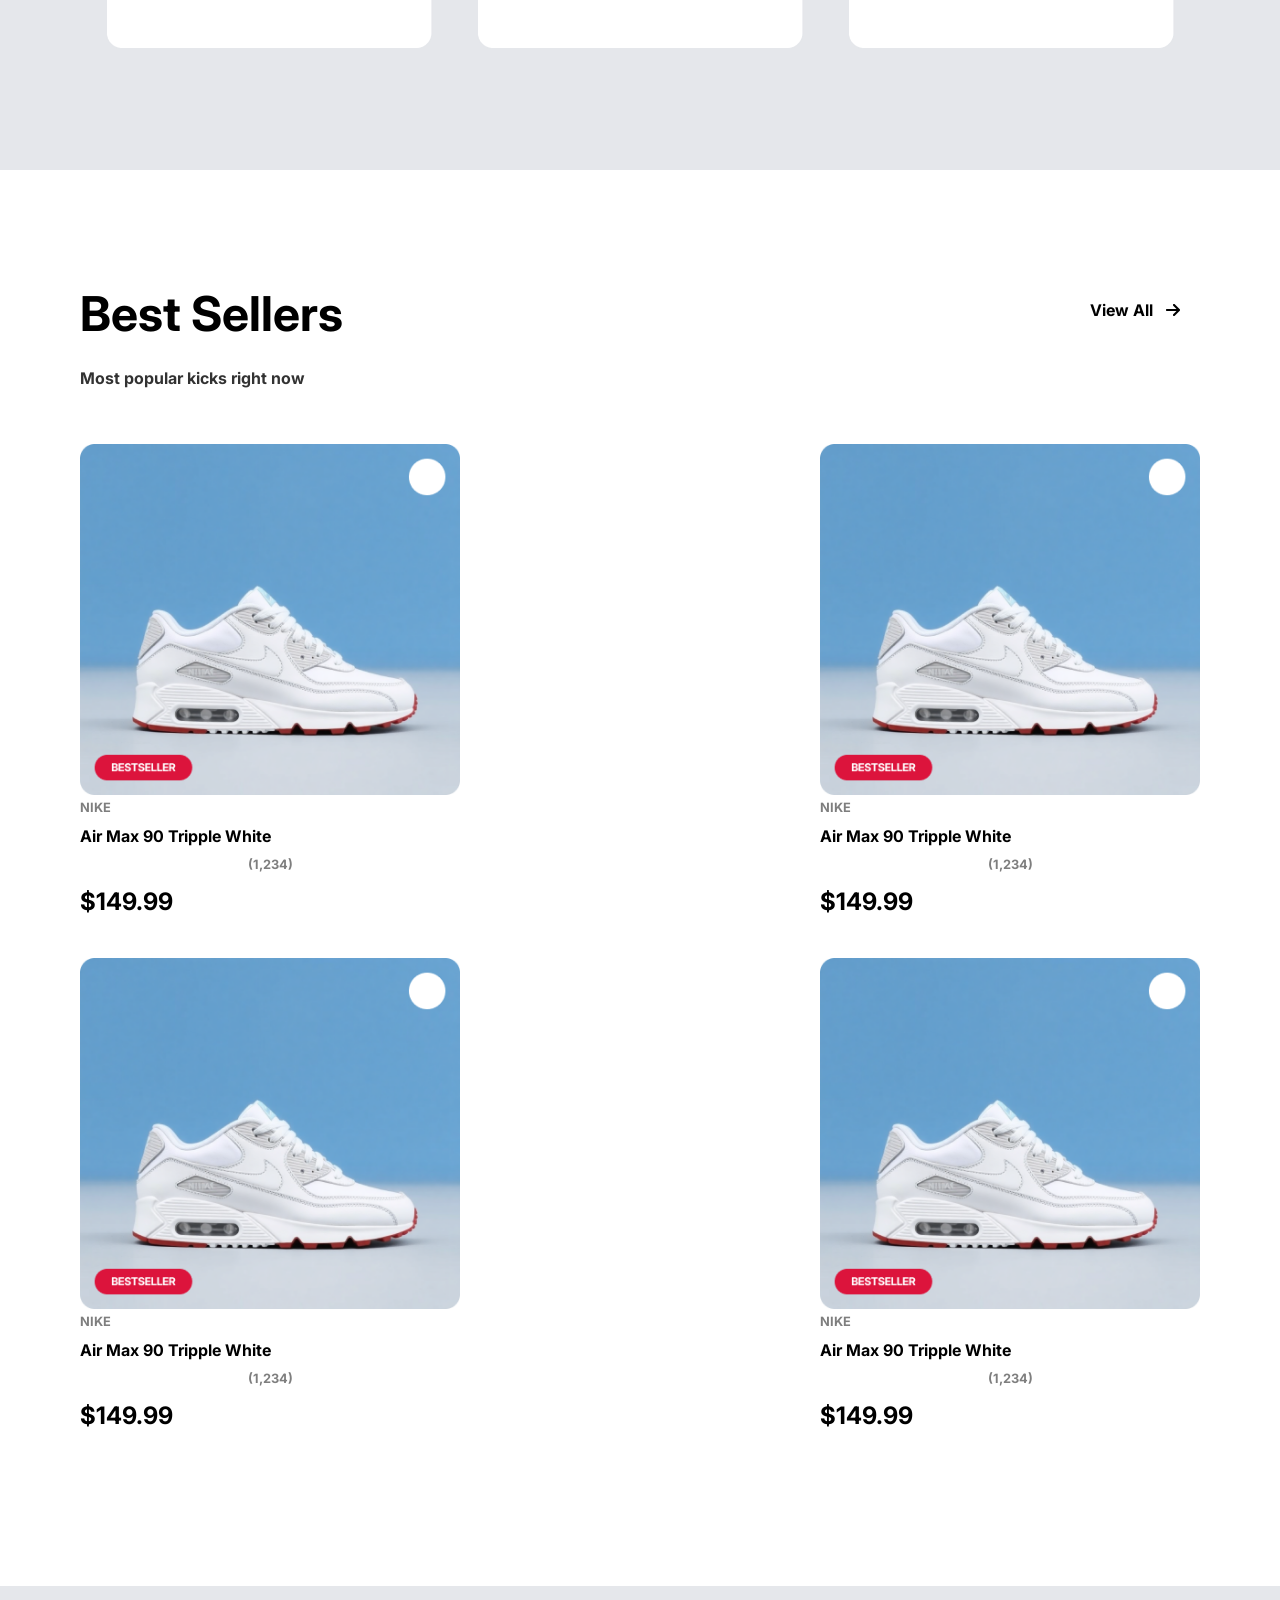
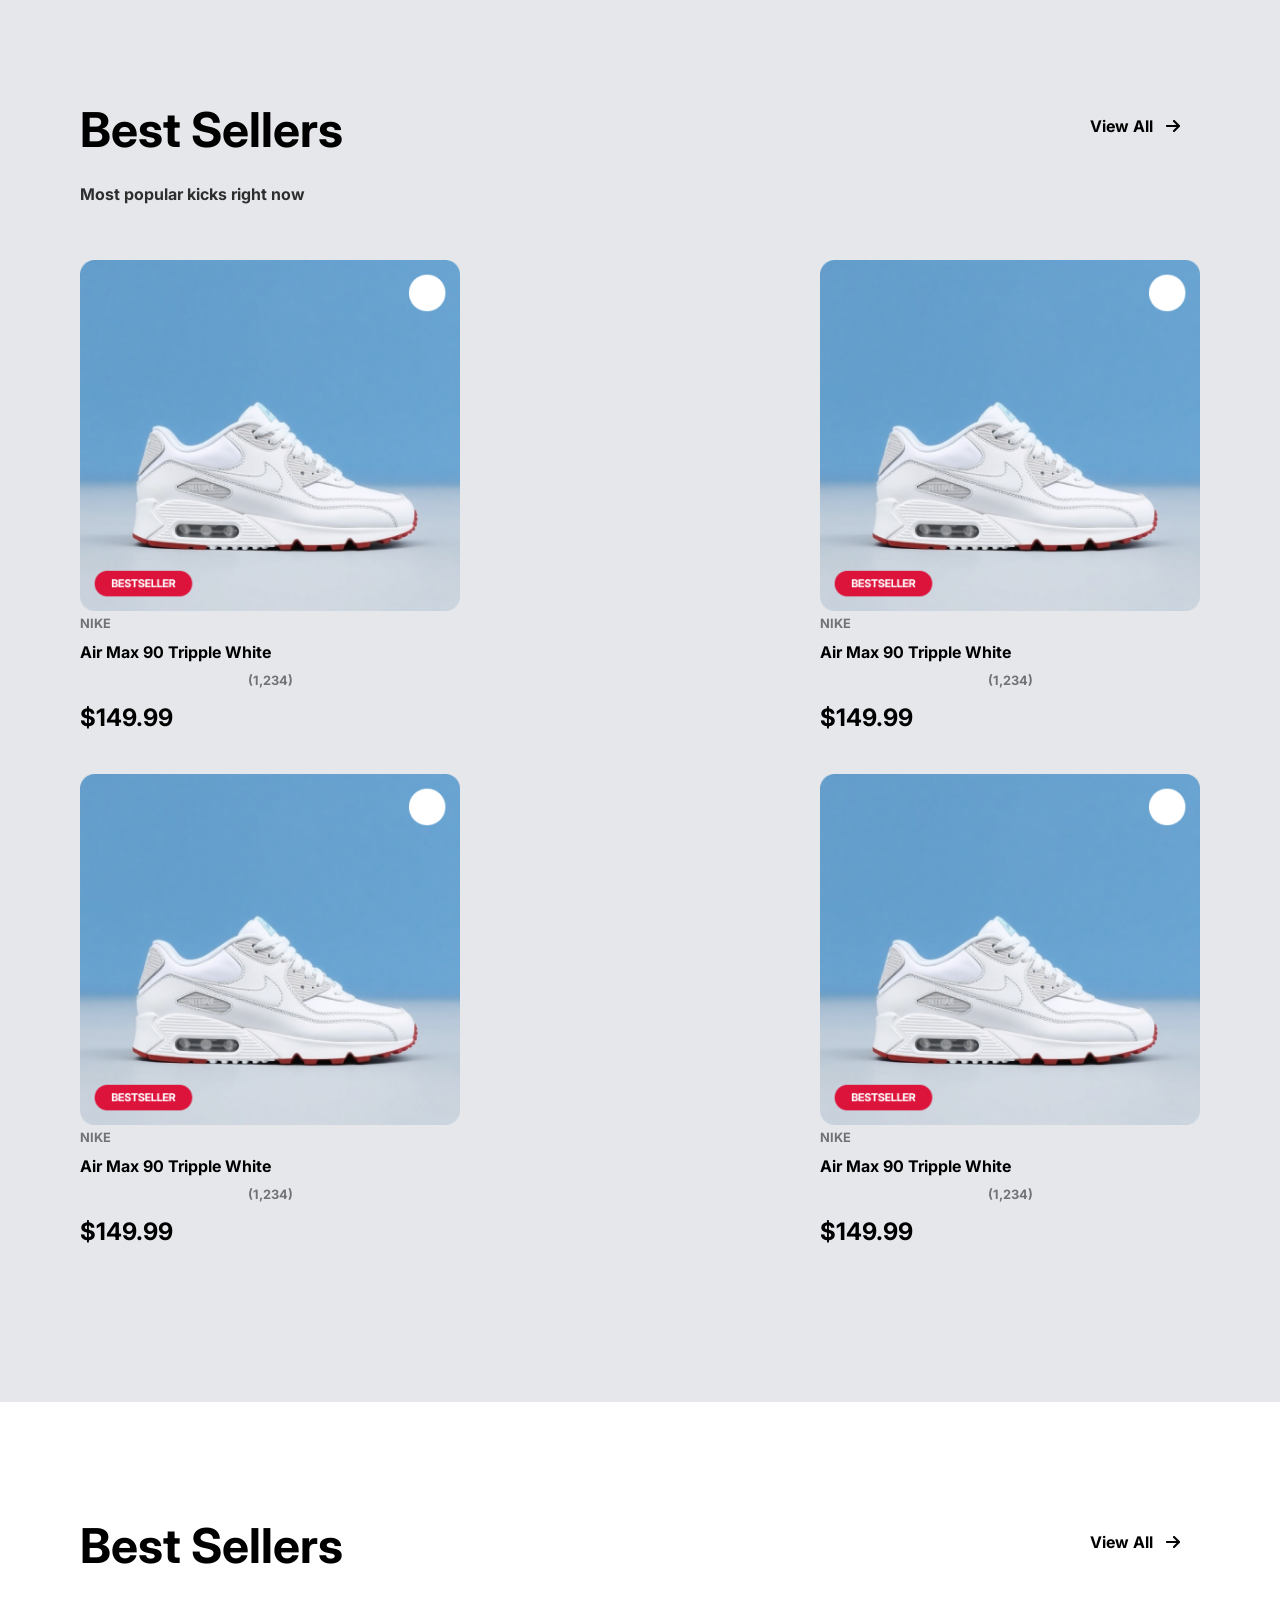
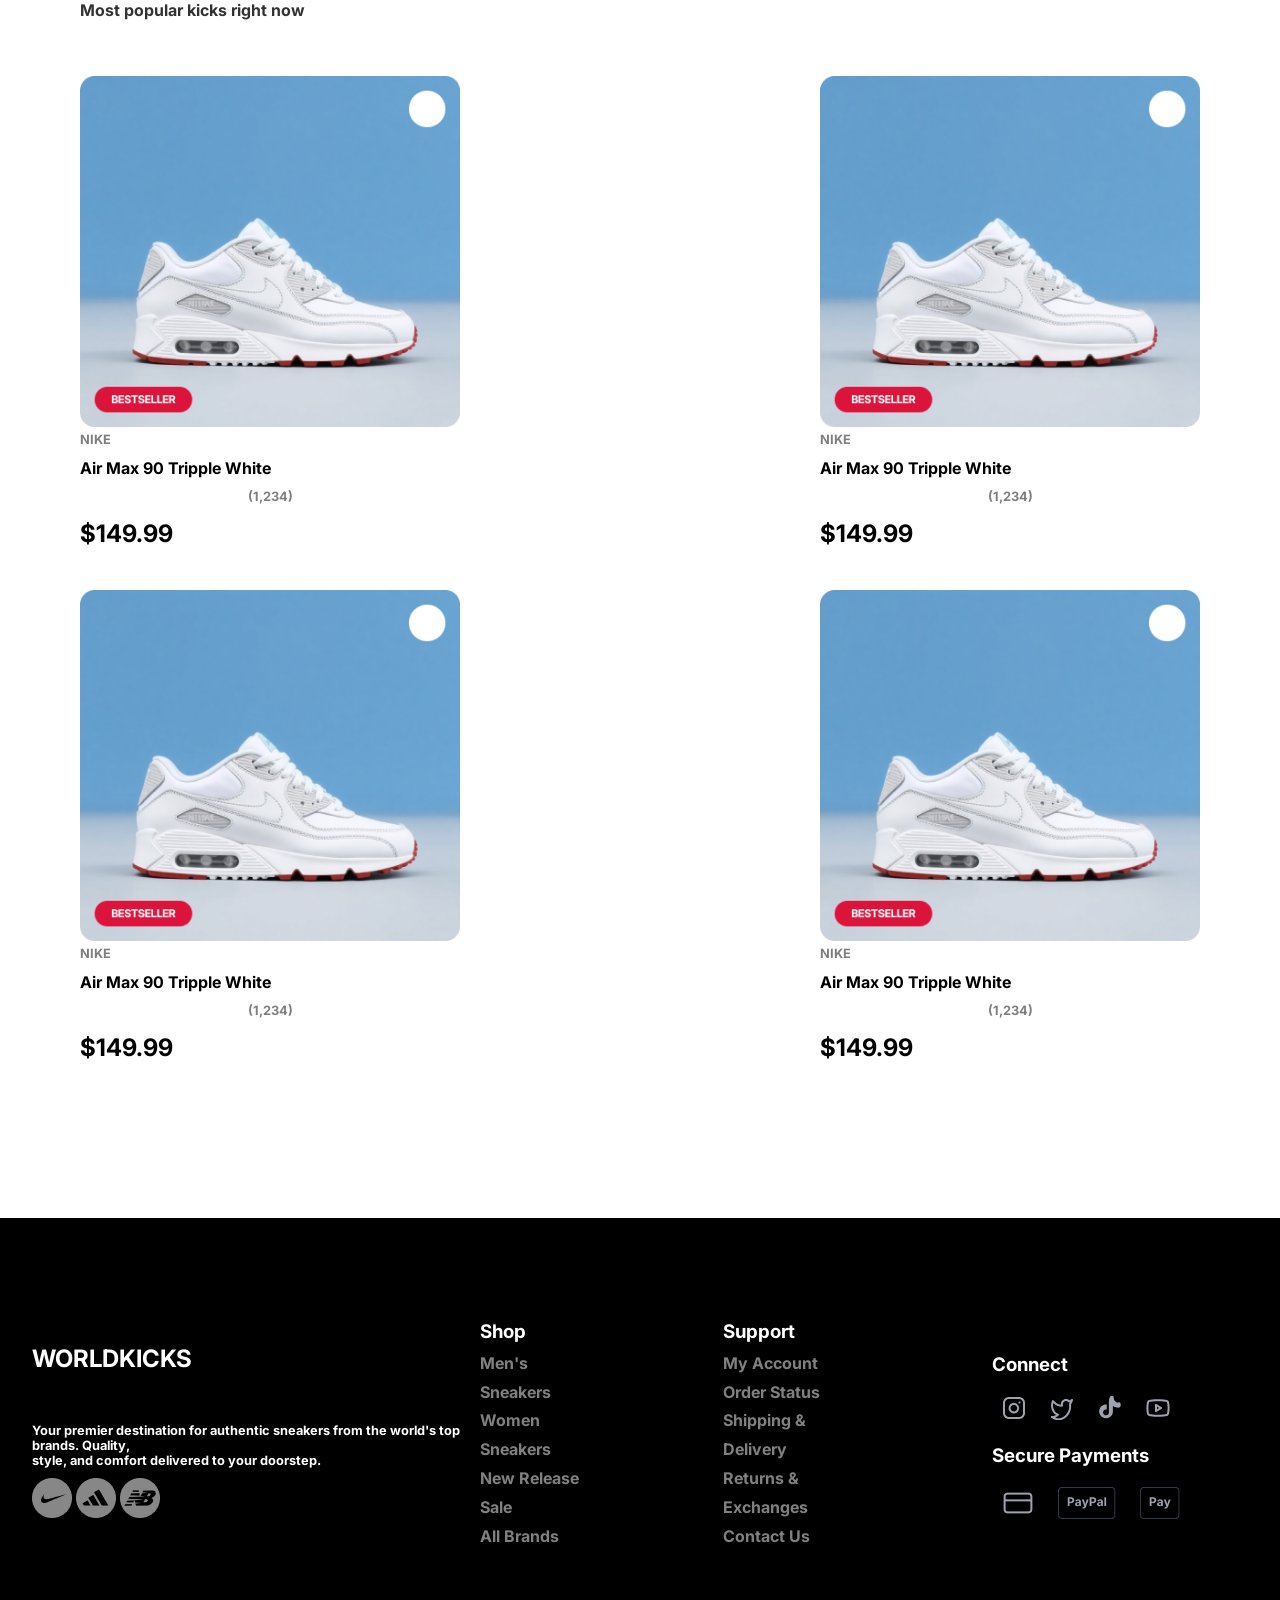
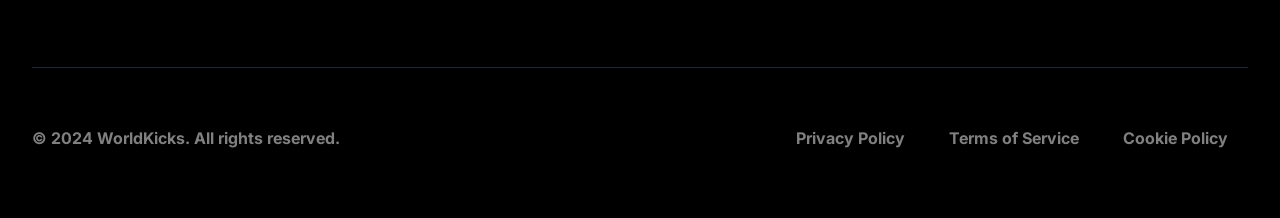
==== commit 2951582c: "Refactor code structure for improved readability and maintainability" ====
--- a/index.html
+++ b/index.html
@@ -46,11 +46,32 @@
             <div class="banner_wrapper">
                 <div class="banner_left">
                     <span class="banner_title">
-                        <h1 style="color: #fff; margin-left: 15px;" >ICONIC BRAND</h1>
-                        <h1>TIMELESS STYLE</h1> 
+                        <div class="banner_title_anim_fx">
+                            <div>
+                                <h1 style="color: #fff; margin-left: 15px;" >ICONIC BRAND</h1>
+                                <h1>TIMELESS STYLE</h1> 
+                            </div>
+                            <div>
+                                <h1 style="color: #fff; margin-left: 15px;" >BIG DEALS</h1>
+                                <h1>BIGGER STEALS</h1> 
+                            </div>
+                            <div>
+                                <h1 style="color: #fff; margin-left: 15px; font-size: 90px;" >NEW BALANCE</h1>
+                            </div>
+                        </div>
                     </span>
                     <span class="banner_para1">
-                        <p>A 2000s running-inspired sneaker combining a sleek ’70s silhouette <br> with modern leather and mesh details for a fresh, everyday style. </p>
+                        <div class="banner_para1_fx">
+                            <div>
+                                <p>A 2000s running-inspired sneaker combining a sleek ’70s silhouette <br> with modern leather and mesh details for a fresh, everyday style. </p>
+                            </div>
+                            <div>
+                                <p>Save up  to 40%  on select styles limited time only </p>
+                            </div>
+                            <div>
+                                <p>A 2000s running-inspired sneaker combining a sleek ’70s silhouette <br> with modern leather and mesh details for a fresh, everyday style. </p>
+                            </div>
+                        </div>
                     </span>
                     <button class="banner_button">Explore Brand</button>
                     <div class="banner_icons">
@@ -66,7 +87,9 @@
                     </div>
                 </div>
                 <div class="banner_right">
-                    <img src="./assets/image/shoes1.png" alt="fx_shoes">
+                    <img class="img1_fx" src="./assets/image/shoes1.png" alt="fx_shoes">
+                    <img class="img2_fx" src="./assets/image/shoes2.png" alt="fx_shoes">
+                    <img class="img3_fx" src="./assets/image/shoes3.png" alt="fx_shoes">
                 </div>
             </div>
         </section>
--- a/styles/landpage/banner.css
+++ b/styles/landpage/banner.css
@@ -24,14 +24,93 @@
     z-index: 1;
 }
 .banner_title {
+    overflow: hidden;
+    height: 180px;
     font-size: clamp(2rem, 0.5rem + 1.5vw, 2.5rem);
     font-weight: bold;
     line-height: 1;
     letter-spacing: 1rem;
 }
+.banner_title_anim_fx {
+    animation: slide_up 8s ease infinite;
+}
+@keyframes slide_up {
+    0% {
+        transform: translateY(0);
+    }
+    10% {
+        transform: translateY(0);
+    }
+    40% {
+        transform: translateY(-200px);
+    }
+    50% {
+        transform: translateY(-200px);
+    }
+    80% {
+        transform: translateY(-370px);
+    }
+    90% {
+        transform: translateY(-370px);
+    }
+}
+
+.banner_title_anim_fx div {
+    margin: 40px 0;
+}
+
 .banner_para1 {
     margin: 20px 0;
     padding: 0 20px;
+    overflow: hidden;
+    height: 50px;
+}
+.banner_para1_fx {
+    animation: slide_up_para 8s ease infinite;
+}
+@keyframes slide_up_para {
+    0% {
+        transform: translateY(0);
+        opacity: 1;
+    }
+    10% {
+        transform: translateY(0);
+        opacity: 1;
+    }
+    15% {
+        opacity: 0.5;
+    }
+    35% {
+        opacity: 0.5;
+    }
+    40% {
+        transform: translateY(-60px);
+        opacity: 1;
+    }
+    50% {
+        transform: translateY(-60px);
+        opacity: 1;
+    }
+    55% {
+        opacity: 0.5;
+    }
+    75% {
+        opacity: 0.5;
+    }
+    80% {
+        transform: translateY(-120px);
+        opacity: 1;
+    }
+    90% {
+        transform: translateY(-120px);
+        opacity: 1;
+    }
+    100% {
+        opacity: 0.5;
+    }
+}
+.banner_para1_fx div {
+    margin: 0 0 30px 0;
 }
 .banner_button {
     padding: 10px 30px;
@@ -82,7 +161,40 @@
 .banner_right img {
     width: 1200px;
     height: 1000px;
-}
+    position: absolute;
+    animation: slide_1 8000ms ease infinite;
+}
+@keyframes slide_1 {
+    0% {
+        transform: translateX(0);
+    }
+    10% {
+        transform: translateX(0);
+    }
+    40% {
+        transform: translateX(-180%);
+    }
+    50% {
+        transform: translateX(-180%);
+    }
+    80% {
+        transform: translateX(-350%);
+    }
+    90% {
+        transform: translateX(-350%);
+    }
+}
+.img1_fx {
+    right: 0;
+}
+
+.img2_fx {
+    right: -145%;
+}
+.img3_fx {
+    right: -280%;
+}
+
 @media (max-width: 768px) {
     .banner_title {
         letter-spacing: 0.5rem;
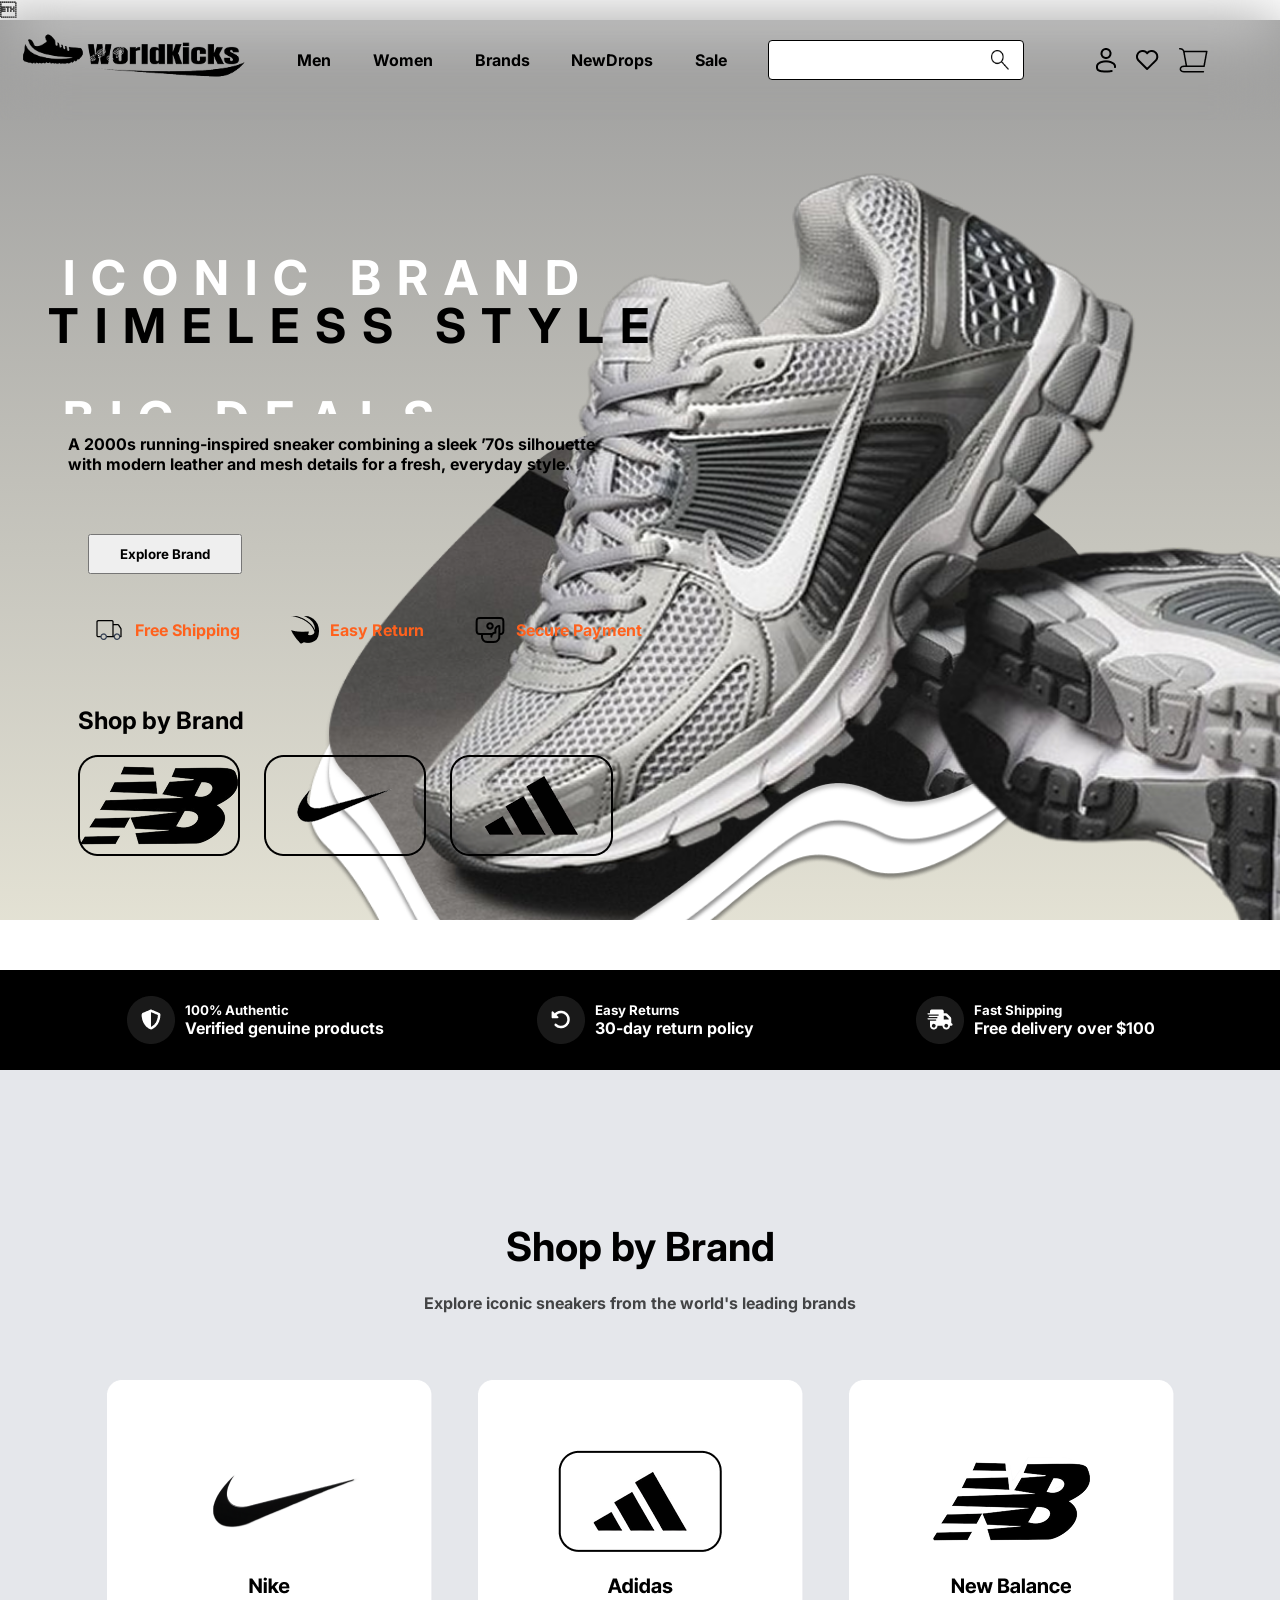
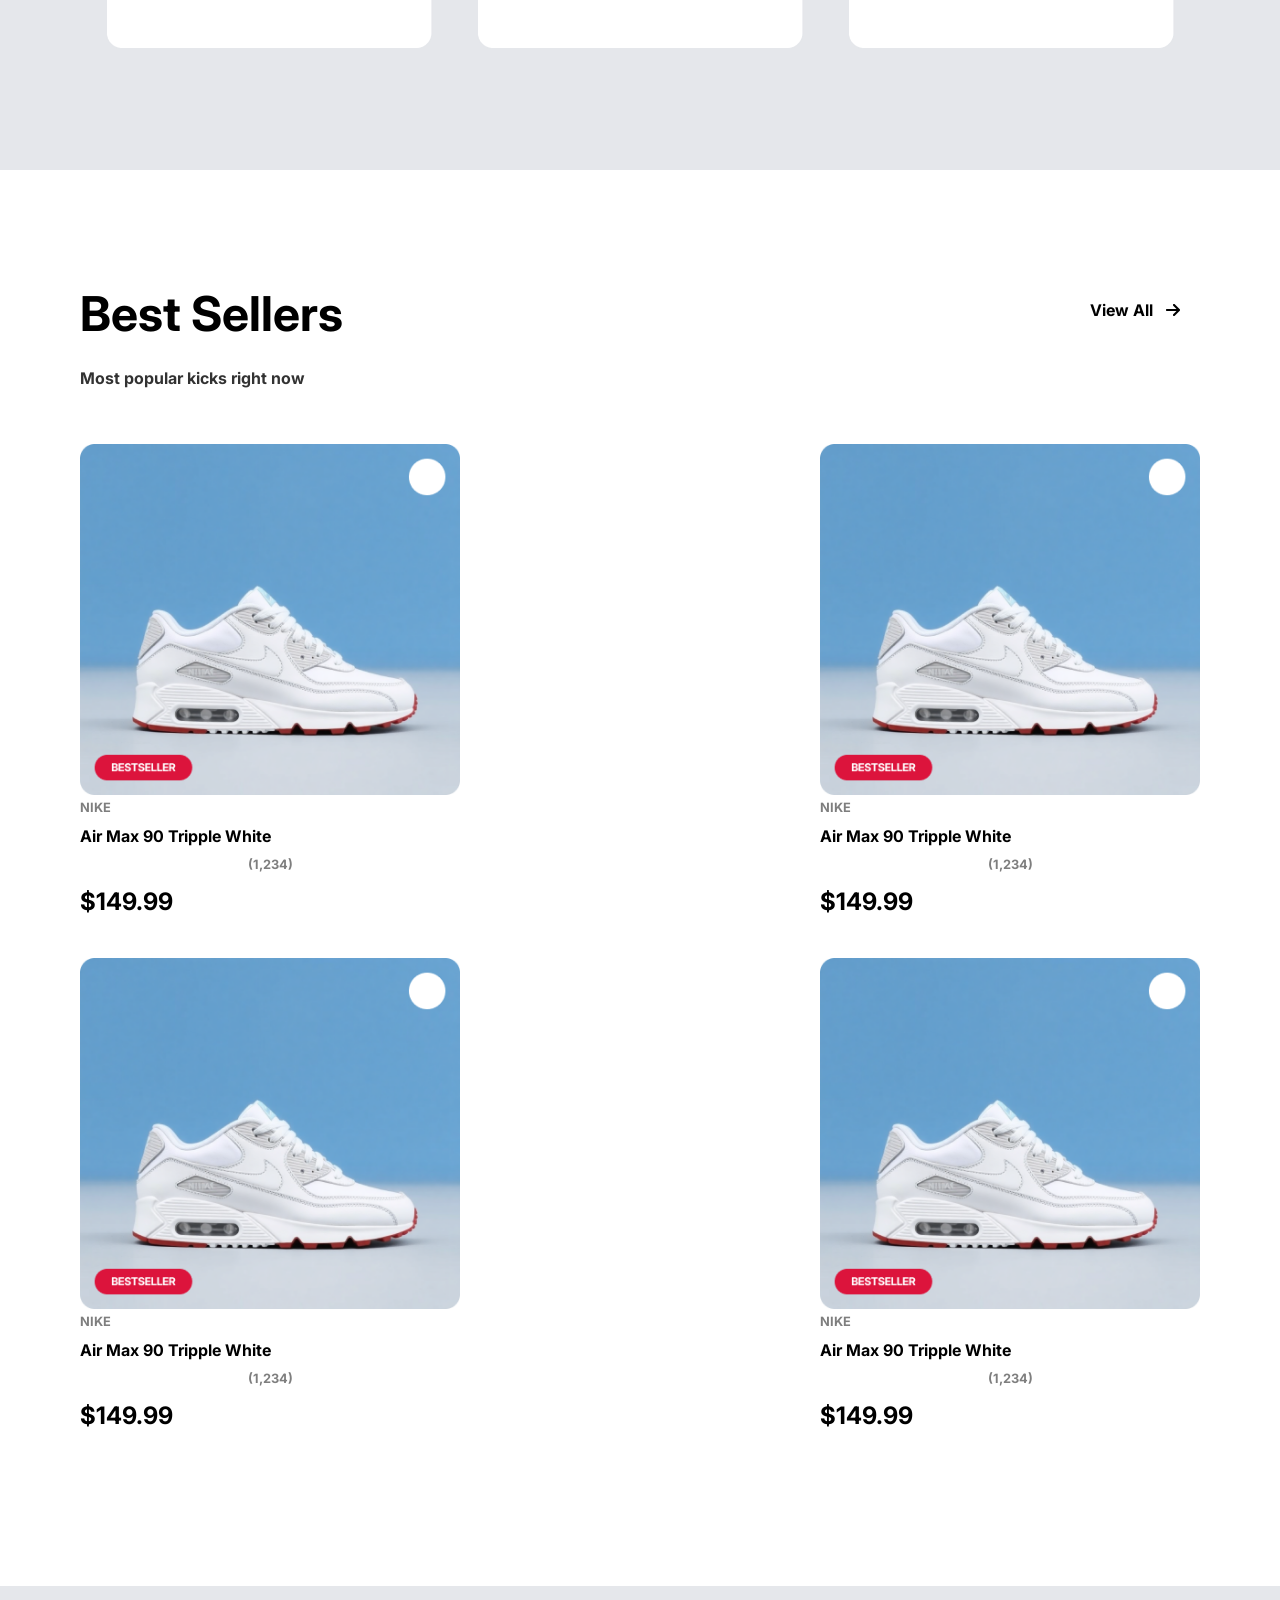
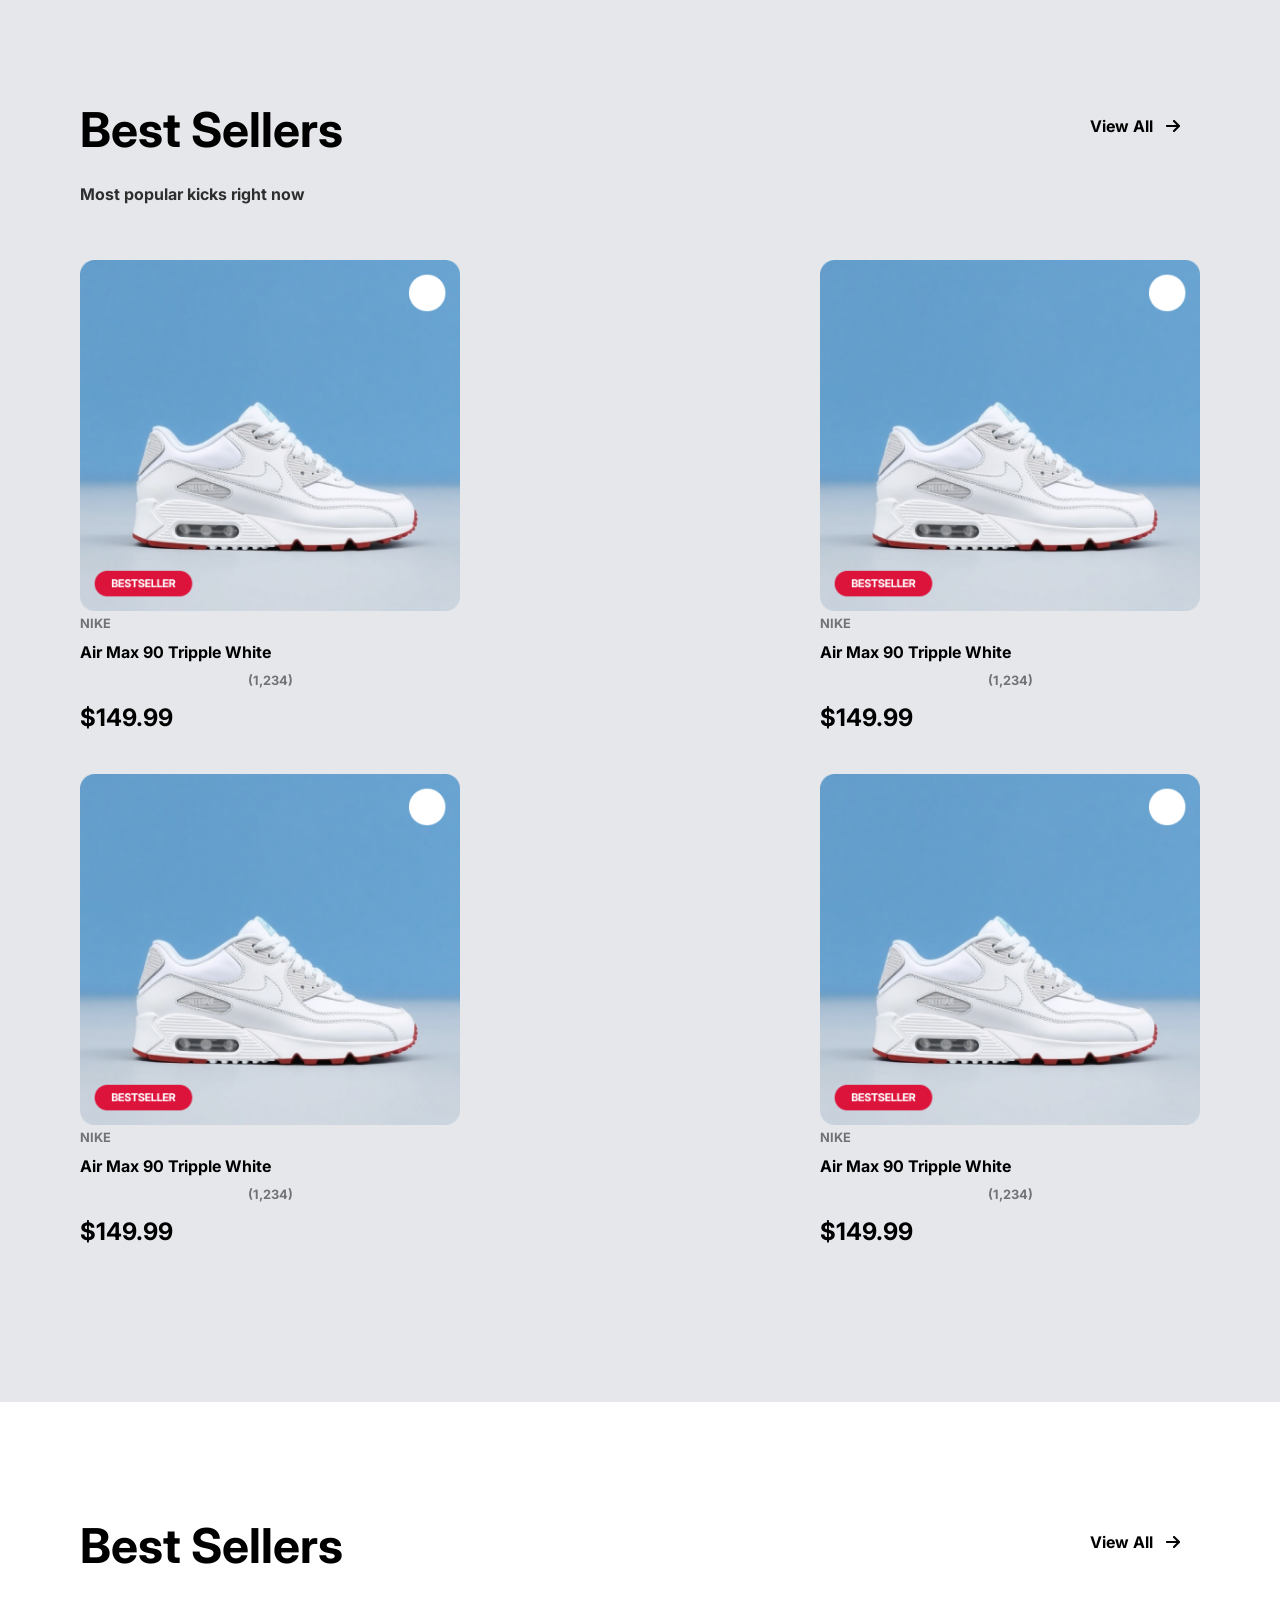
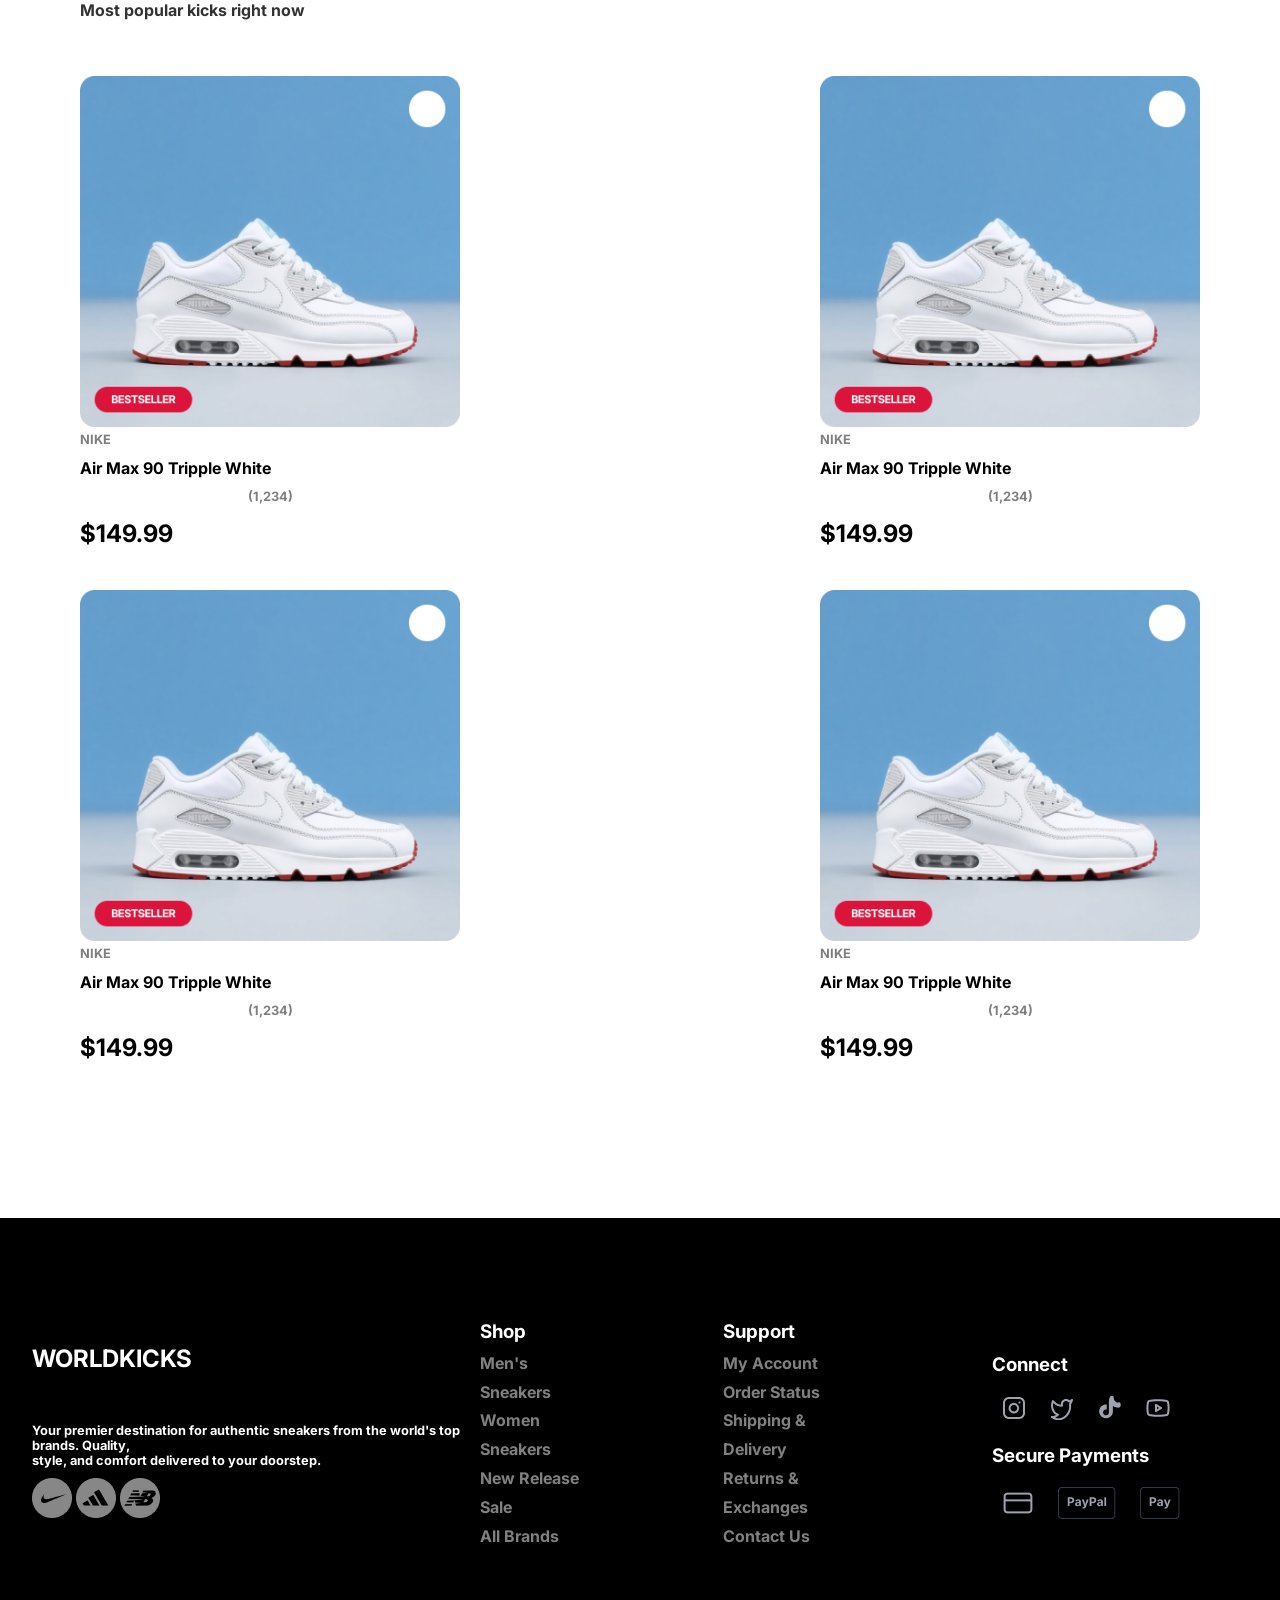
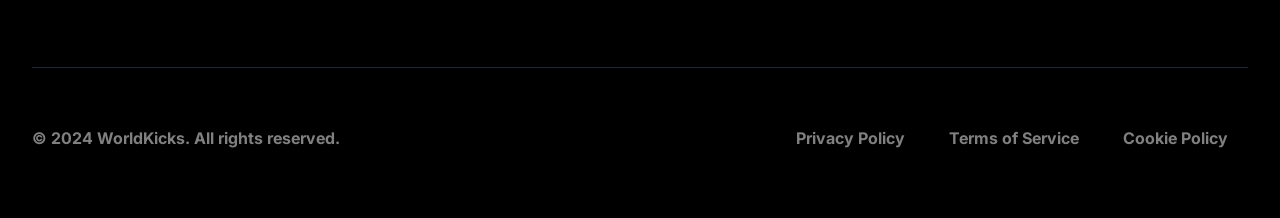
==== commit 5ef14659: "Fix text capitalization and adjust banner title height for consistency" ====
--- a/index.html
+++ b/index.html
@@ -56,7 +56,7 @@
                                 <h1>BIGGER STEALS</h1> 
                             </div>
                             <div>
-                                <h1 style="color: #fff; margin-left: 15px; font-size: 90px;" >NEW BALANCE</h1>
+                                <h1 style="color: #fff; margin-left: 15px; font-size: 90px;" >New Balance</h1>
                             </div>
                         </div>
                     </span>
--- a/styles/landpage/banner.css
+++ b/styles/landpage/banner.css
@@ -25,7 +25,7 @@
 }
 .banner_title {
     overflow: hidden;
-    height: 180px;
+    height: 160px;
     font-size: clamp(2rem, 0.5rem + 1.5vw, 2.5rem);
     font-weight: bold;
     line-height: 1;
@@ -56,7 +56,7 @@
 }
 
 .banner_title_anim_fx div {
-    margin: 40px 0;
+    padding: 0 0 45px 0;
 }
 
 .banner_para1 {
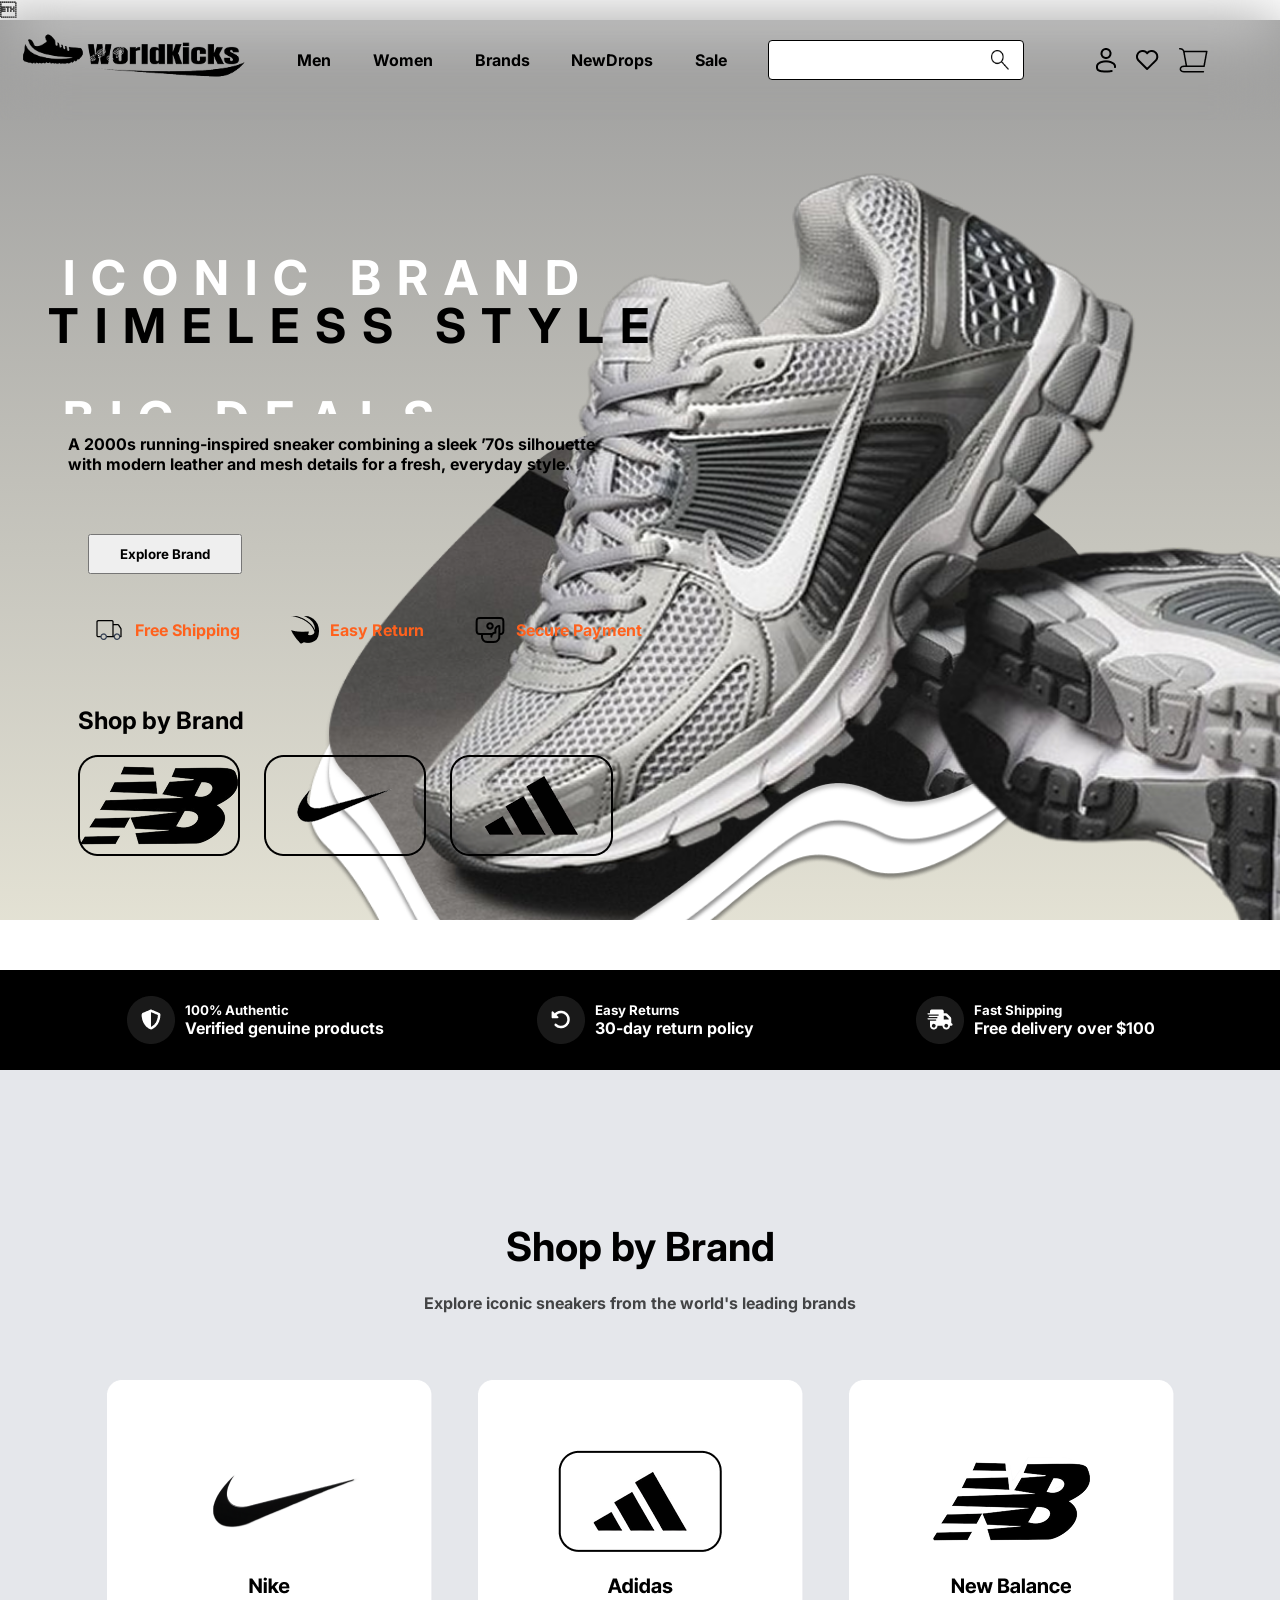
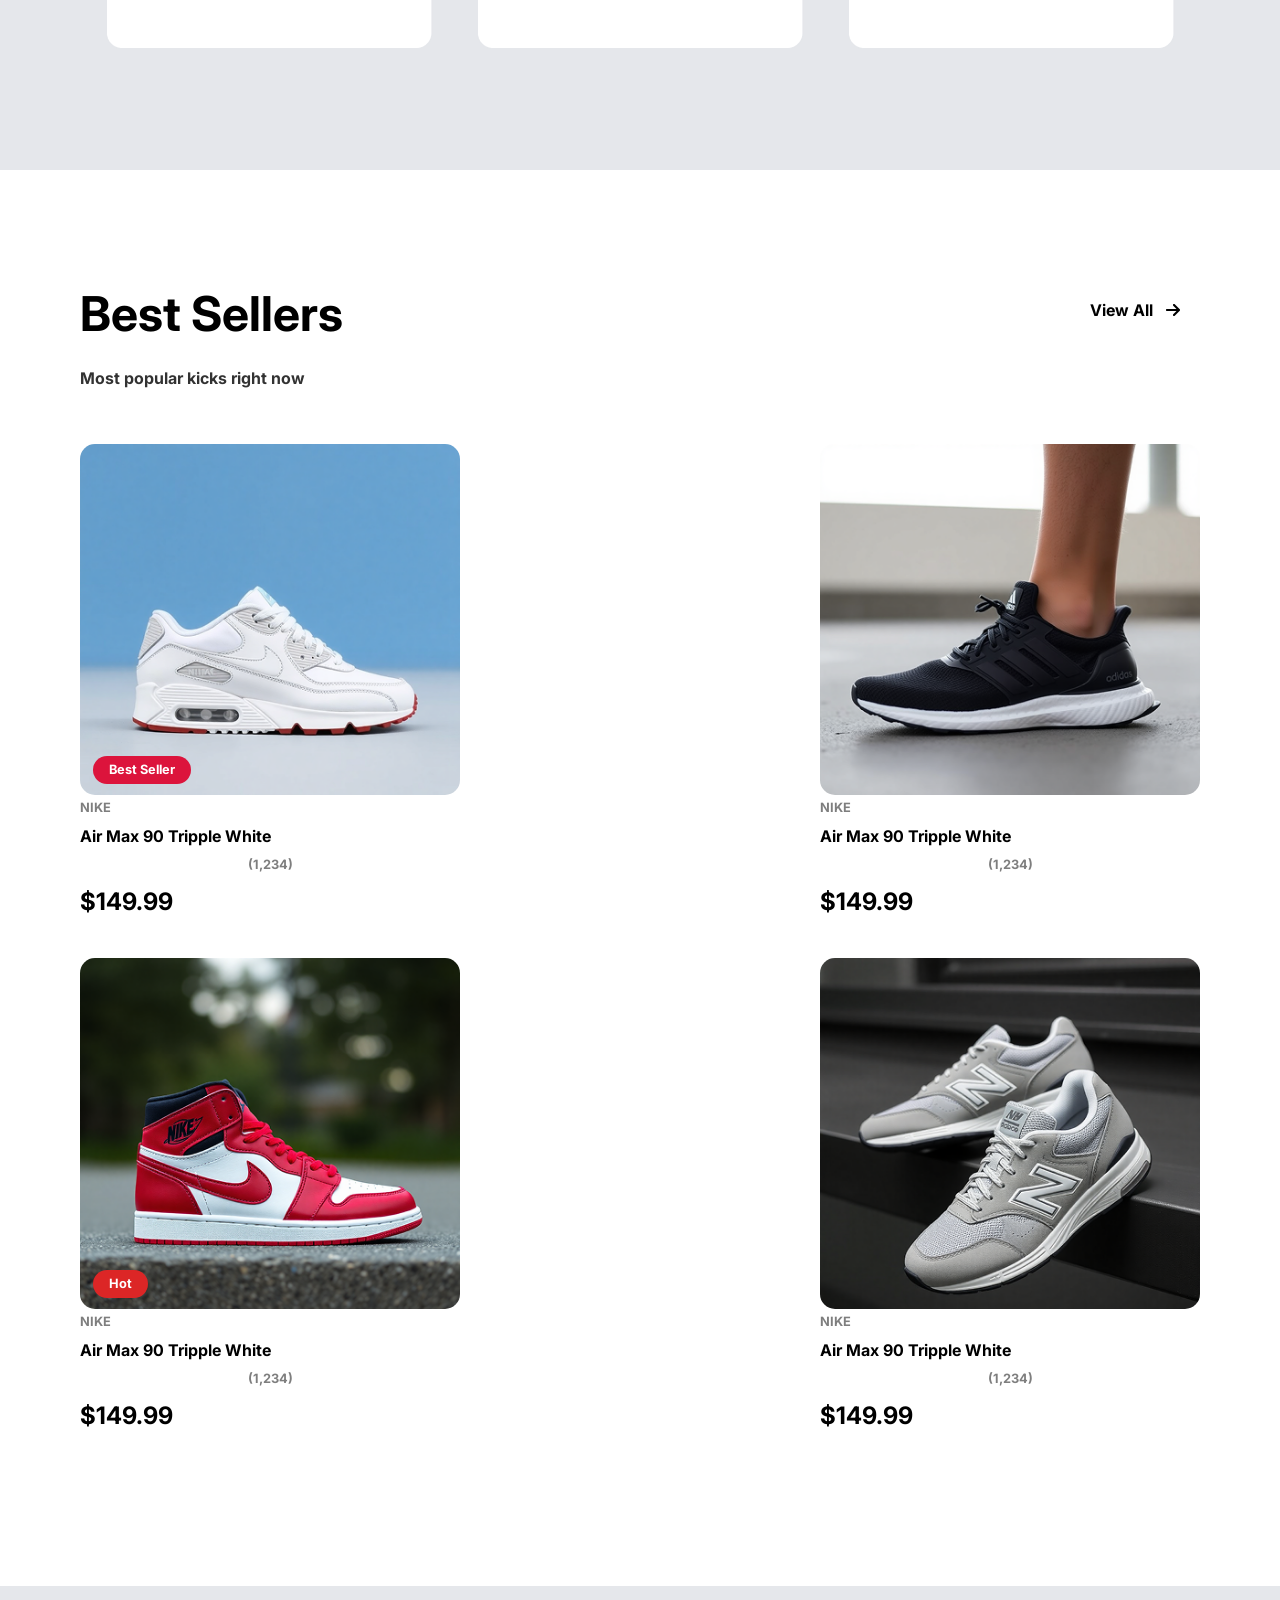
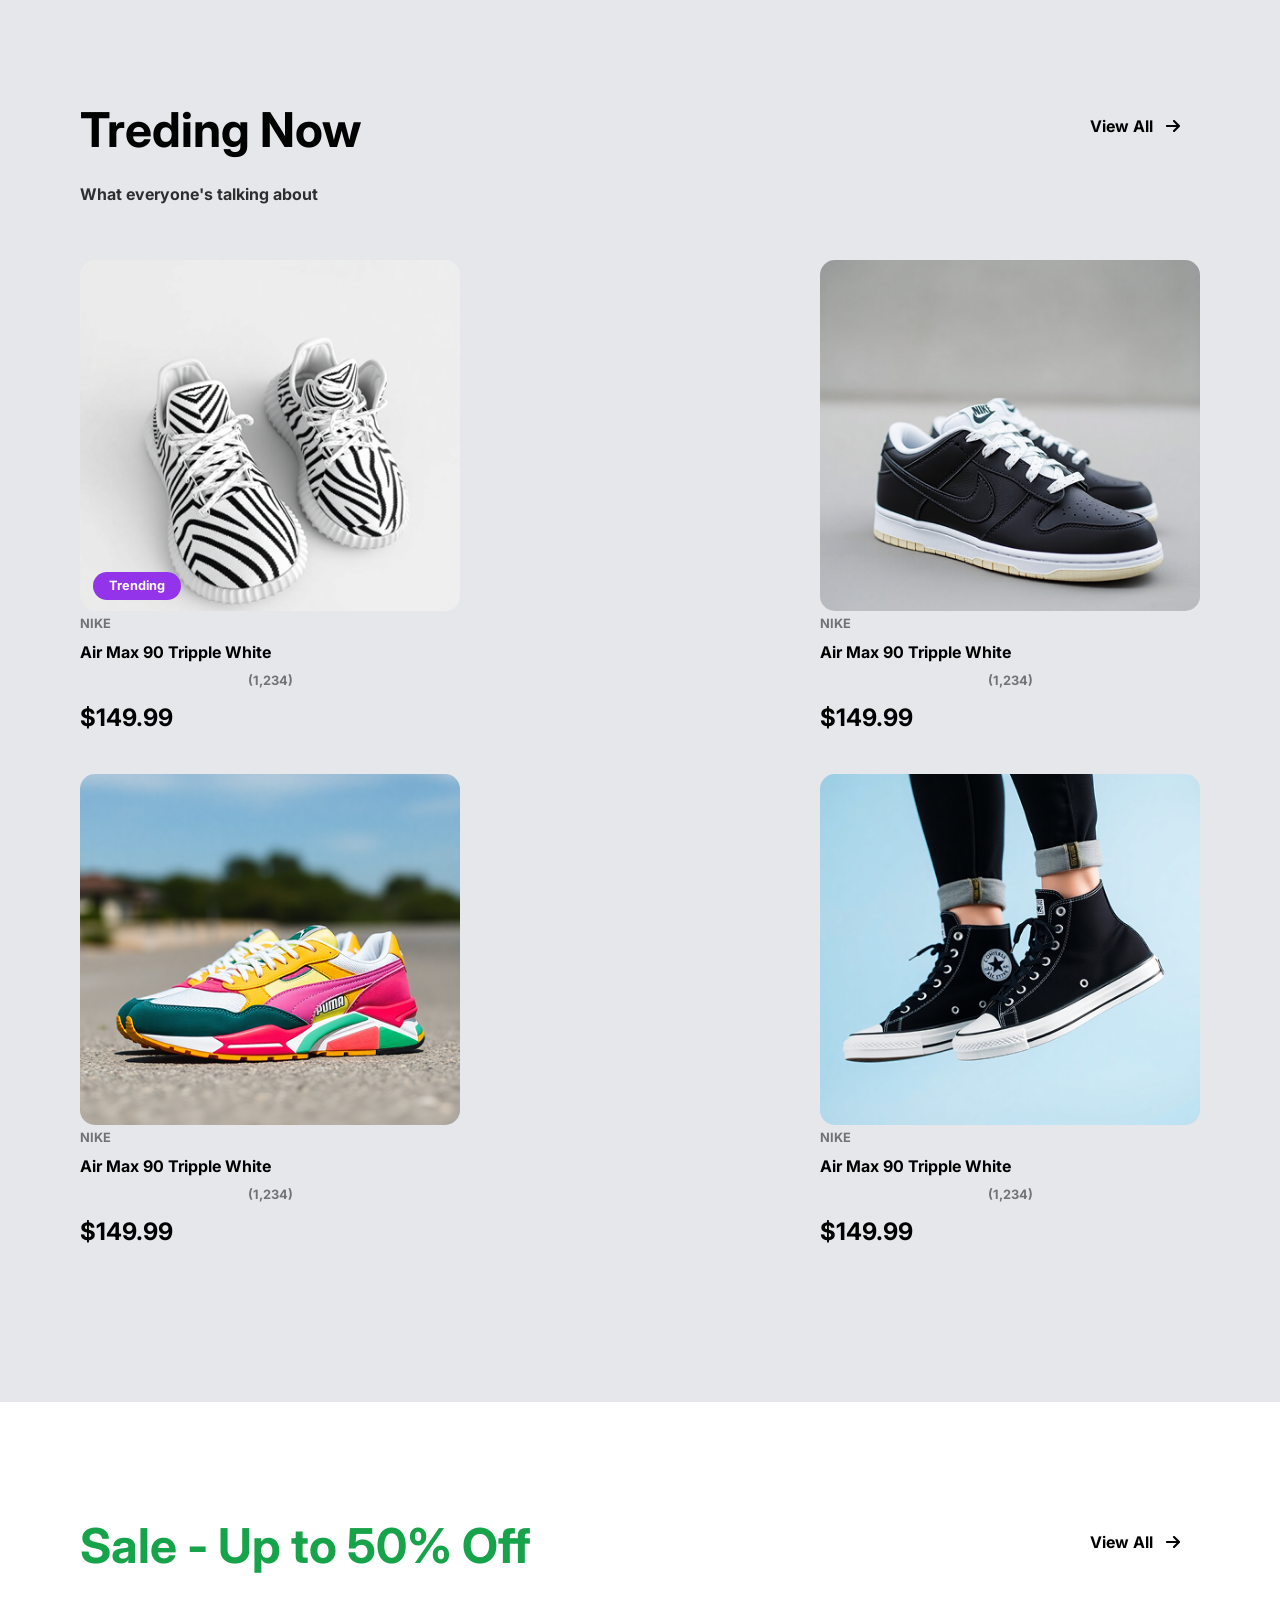
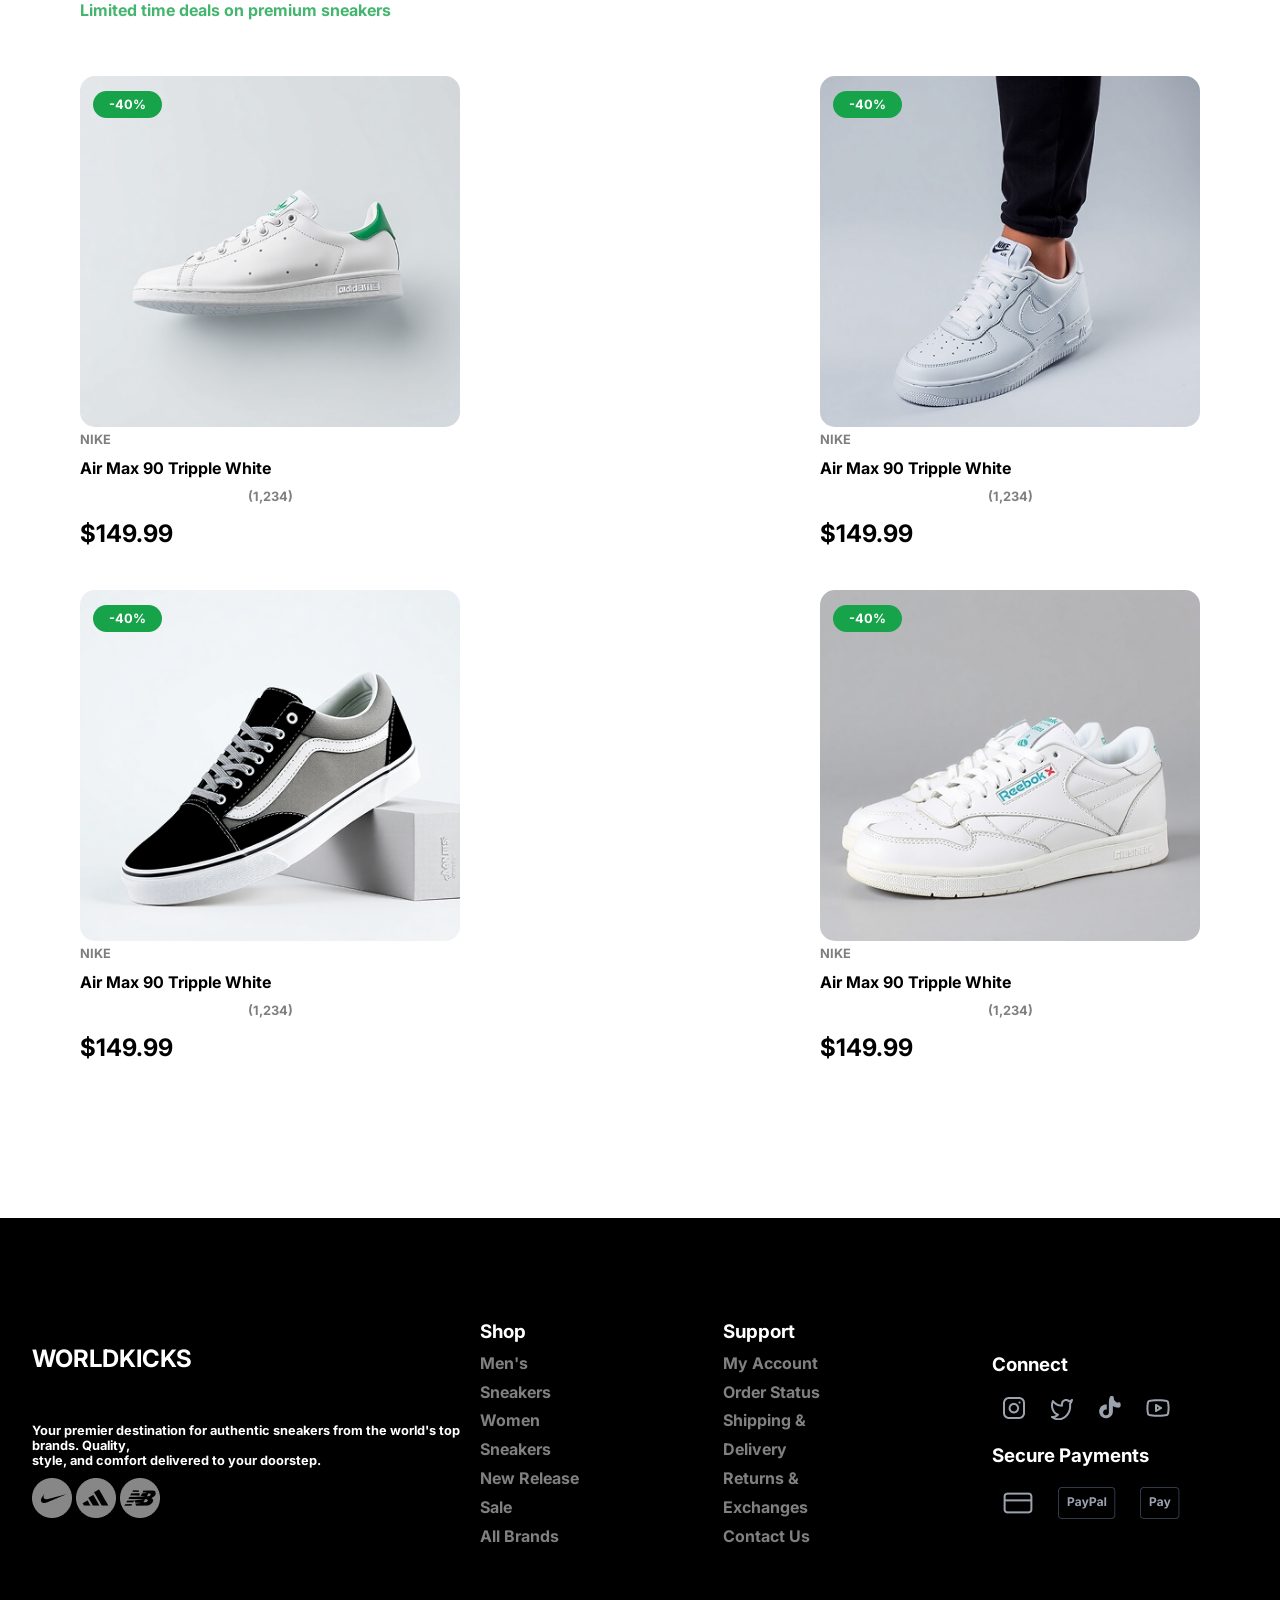
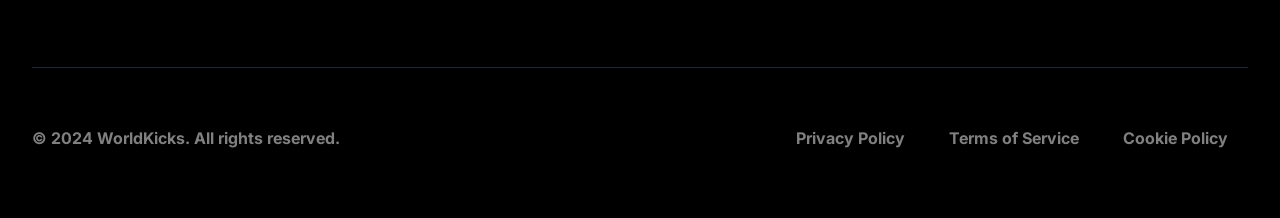
==== commit 286e386c: "Refactor code structure for improved readability and maintainability" ====
--- a/index.html
+++ b/index.html
@@ -148,6 +148,7 @@
 
                     <div class="shops_content_product">
                         <div>
+                            <span class="fx_display" style="background-color: #DC143C;"><p style="opacity: 1;">Best Seller</p></span>
                             <img src="./assets/image/Product_1.png" alt="pr_1">
                             <p>NIKE</p>
                             <h4>Air Max 90 Tripple White</h4>
@@ -155,21 +156,22 @@
                             <h2>$149.99</h2>
                         </div>
                         <div>
-                            <img src="./assets/image/Product_1.png" alt="pr_1">
-                            <p>NIKE</p>
-                            <h4>Air Max 90 Tripple White</h4>
-                            <p style="text-align: center;">(1,234)</p>
-                            <h2>$149.99</h2>
-                        </div>
-                        <div>
-                            <img src="./assets/image/Product_1.png" alt="pr_1">
-                            <p>NIKE</p>
-                            <h4>Air Max 90 Tripple White</h4>
-                            <p style="text-align: center;">(1,234)</p>
-                            <h2>$149.99</h2>
-                        </div>
-                        <div>
-                            <img src="./assets/image/Product_1.png" alt="pr_1">
+                            <img src="./assets/image/Product_2.png" alt="pr_1">
+                            <p>NIKE</p>
+                            <h4>Air Max 90 Tripple White</h4>
+                            <p style="text-align: center;">(1,234)</p>
+                            <h2>$149.99</h2>
+                        </div>
+                        <div>
+                            <span class="fx_display" style="background-color: #DC2626;"><p style="opacity: 1;">Hot</p></span>
+                            <img src="./assets/image/Product_3.png" alt="pr_1">
+                            <p>NIKE</p>
+                            <h4>Air Max 90 Tripple White</h4>
+                            <p style="text-align: center;">(1,234)</p>
+                            <h2>$149.99</h2>
+                        </div>
+                        <div>
+                            <img src="./assets/image/Product_4.png" alt="pr_1">
                             <p>NIKE</p>
                             <h4>Air Max 90 Tripple White</h4>
                             <p style="text-align: center;">(1,234)</p>
@@ -179,8 +181,8 @@
                 </div>
                 <div class="shops_content" style="background-color: var(--blend);">
                     <span class="shops_content_title">
-                        <h2>Best Sellers</h2>
-                        <p>Most popular kicks right now</p>
+                        <h2>Treding Now</h2>
+                        <p>What everyone's talking about</p>
                     </span>
                     <span class="shops_content_view_all">
                         <p>View All</p>
@@ -189,28 +191,29 @@
 
                     <div class="shops_content_product">
                         <div>
-                            <img src="./assets/image/Product_1.png" alt="pr_1">
-                            <p>NIKE</p>
-                            <h4>Air Max 90 Tripple White</h4>
-                            <p style="text-align: center;">(1,234)</p>
-                            <h2>$149.99</h2>
-                        </div>
-                        <div>
-                            <img src="./assets/image/Product_1.png" alt="pr_1">
-                            <p>NIKE</p>
-                            <h4>Air Max 90 Tripple White</h4>
-                            <p style="text-align: center;">(1,234)</p>
-                            <h2>$149.99</h2>
-                        </div>
-                        <div>
-                            <img src="./assets/image/Product_1.png" alt="pr_1">
-                            <p>NIKE</p>
-                            <h4>Air Max 90 Tripple White</h4>
-                            <p style="text-align: center;">(1,234)</p>
-                            <h2>$149.99</h2>
-                        </div>
-                        <div>
-                            <img src="./assets/image/Product_1.png" alt="pr_1">
+                            <span class="fx_display" style="background-color: #9333EA;"><p style="opacity: 1;">Trending</p></span>
+                            <img src="./assets/image/Product_5.png" alt="pr_1">
+                            <p>NIKE</p>
+                            <h4>Air Max 90 Tripple White</h4>
+                            <p style="text-align: center;">(1,234)</p>
+                            <h2>$149.99</h2>
+                        </div>
+                        <div>
+                            <img src="./assets/image/Product_6.png" alt="pr_1">
+                            <p>NIKE</p>
+                            <h4>Air Max 90 Tripple White</h4>
+                            <p style="text-align: center;">(1,234)</p>
+                            <h2>$149.99</h2>
+                        </div>
+                        <div>
+                            <img src="./assets/image/Product_7.png" alt="pr_1">
+                            <p>NIKE</p>
+                            <h4>Air Max 90 Tripple White</h4>
+                            <p style="text-align: center;">(1,234)</p>
+                            <h2>$149.99</h2>
+                        </div>
+                        <div>
+                            <img src="./assets/image/Product_8.png" alt="pr_1">
                             <p>NIKE</p>
                             <h4>Air Max 90 Tripple White</h4>
                             <p style="text-align: center;">(1,234)</p>
@@ -219,9 +222,9 @@
                     </div>
                 </div>
                 <div class="shops_content">
-                    <span class="shops_content_title">
-                        <h2>Best Sellers</h2>
-                        <p>Most popular kicks right now</p>
+                    <span class="shops_content_title" style="color: #16A34A;">
+                        <h2>Sale - Up to 50% Off</h2>
+                        <p>Limited time deals on premium sneakers</p>
                     </span>
                     <span class="shops_content_view_all">
                         <p>View All</p>
@@ -230,28 +233,32 @@
 
                     <div class="shops_content_product">
                         <div>
-                            <img src="./assets/image/Product_1.png" alt="pr_1">
-                            <p>NIKE</p>
-                            <h4>Air Max 90 Tripple White</h4>
-                            <p style="text-align: center;">(1,234)</p>
-                            <h2>$149.99</h2>
-                        </div>
-                        <div>
-                            <img src="./assets/image/Product_1.png" alt="pr_1">
-                            <p>NIKE</p>
-                            <h4>Air Max 90 Tripple White</h4>
-                            <p style="text-align: center;">(1,234)</p>
-                            <h2>$149.99</h2>
-                        </div>
-                        <div>
-                            <img src="./assets/image/Product_1.png" alt="pr_1">
-                            <p>NIKE</p>
-                            <h4>Air Max 90 Tripple White</h4>
-                            <p style="text-align: center;">(1,234)</p>
-                            <h2>$149.99</h2>
-                        </div>
-                        <div>
-                            <img src="./assets/image/Product_1.png" alt="pr_1">
+                            <span class="fx_display_sales" style="background-color: #16A34A;"><p style="opacity: 1;">-40%</p></span>
+                            <img src="./assets/image/Product_9.png" alt="pr_1">
+                            <p>NIKE</p>
+                            <h4>Air Max 90 Tripple White</h4>
+                            <p style="text-align: center;">(1,234)</p>
+                            <h2>$149.99</h2>
+                        </div>
+                        <div>
+                            <span class="fx_display_sales" style="background-color: #16A34A;"><p style="opacity: 1;">-40%</p></span>
+                            <img src="./assets/image/Product_10.png" alt="pr_1">
+                            <p>NIKE</p>
+                            <h4>Air Max 90 Tripple White</h4>
+                            <p style="text-align: center;">(1,234)</p>
+                            <h2>$149.99</h2>
+                        </div>
+                        <div>
+                            <span class="fx_display_sales" style="background-color: #16A34A;"><p style="opacity: 1;">-40%</p></span>
+                            <img src="./assets/image/Product_11.png" alt="pr_1">
+                            <p>NIKE</p>
+                            <h4>Air Max 90 Tripple White</h4>
+                            <p style="text-align: center;">(1,234)</p>
+                            <h2>$149.99</h2>
+                        </div>
+                        <div>
+                            <span class="fx_display_sales" style="background-color: #16A34A;"><p style="opacity: 1;">-40%</p></span>
+                            <img src="./assets/image/Product_12.png" alt="pr_1">
                             <p>NIKE</p>
                             <h4>Air Max 90 Tripple White</h4>
                             <p style="text-align: center;">(1,234)</p>
--- a/styles/landpage/shops.css
+++ b/styles/landpage/shops.css
@@ -52,9 +52,27 @@
     height: auto;
     overflow: hidden;
     line-height: 2;
+    position: relative;
+}
+.fx_display {
+    position: absolute;
+    padding: 1px 16px;
+    left: 13px;
+    bottom: 142px;
+    color: #fff;
+    border-radius: 20px;
+}
+.fx_display_sales {
+    position: absolute;
+    padding: 1px 16px;
+    left: 13px;
+    top: 15px;
+    color: #fff;
+    border-radius: 20px;
 }
 .shops_content_product img {
     width: inherit;
+    border-radius: 15px;
 }
 .shops_content_product p {
     opacity: 0.5;
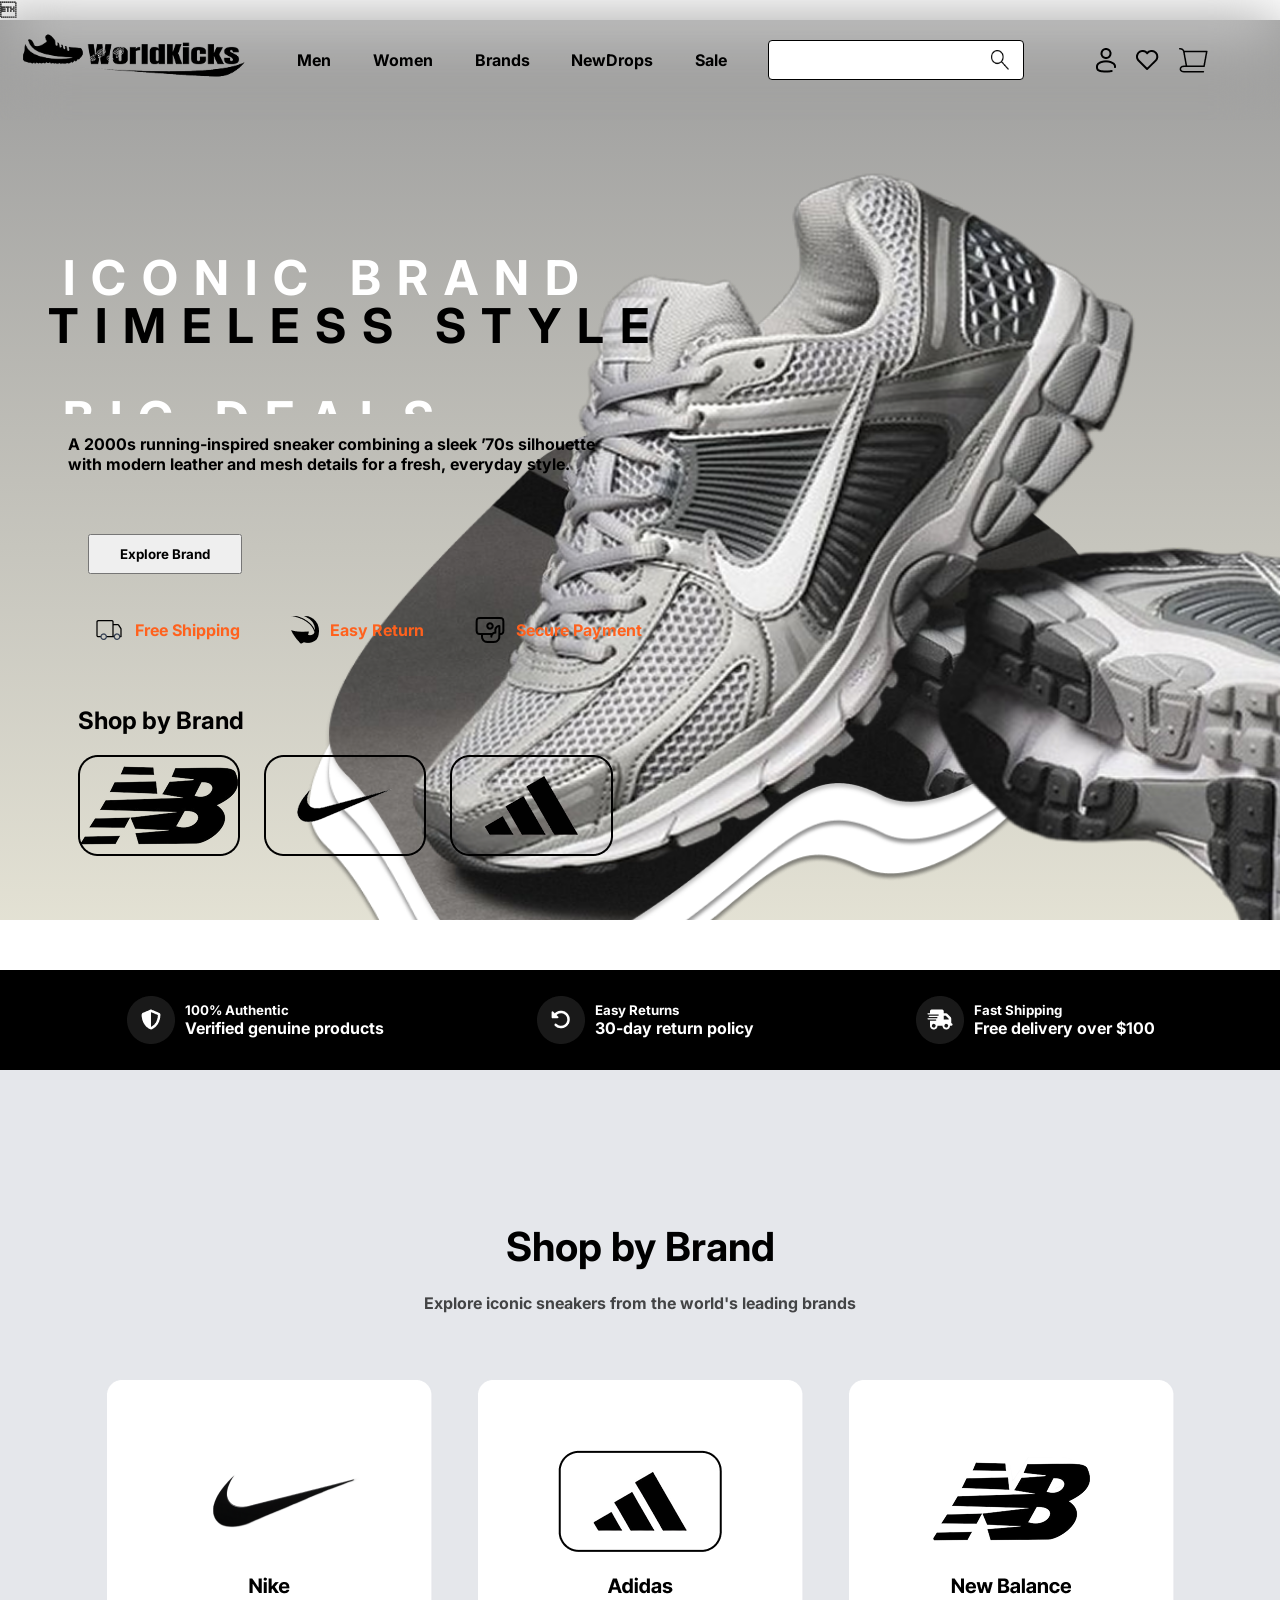
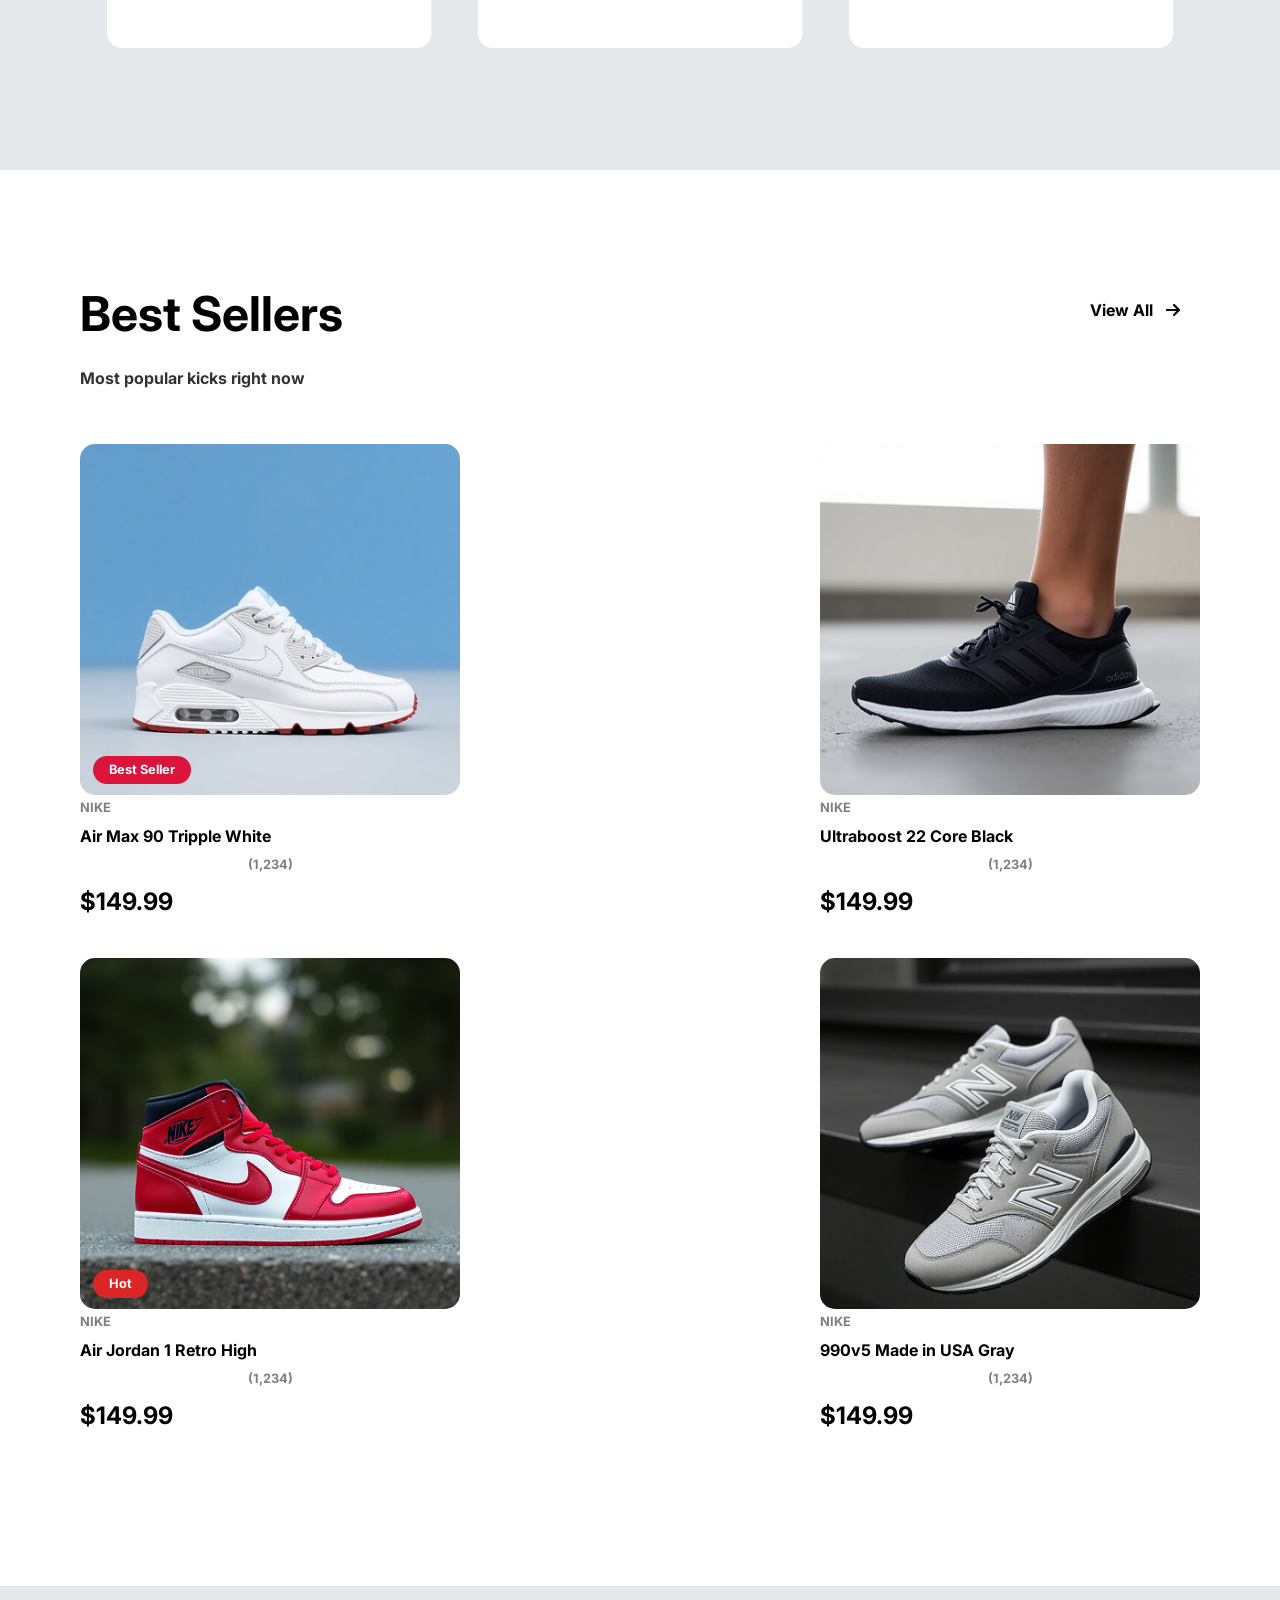
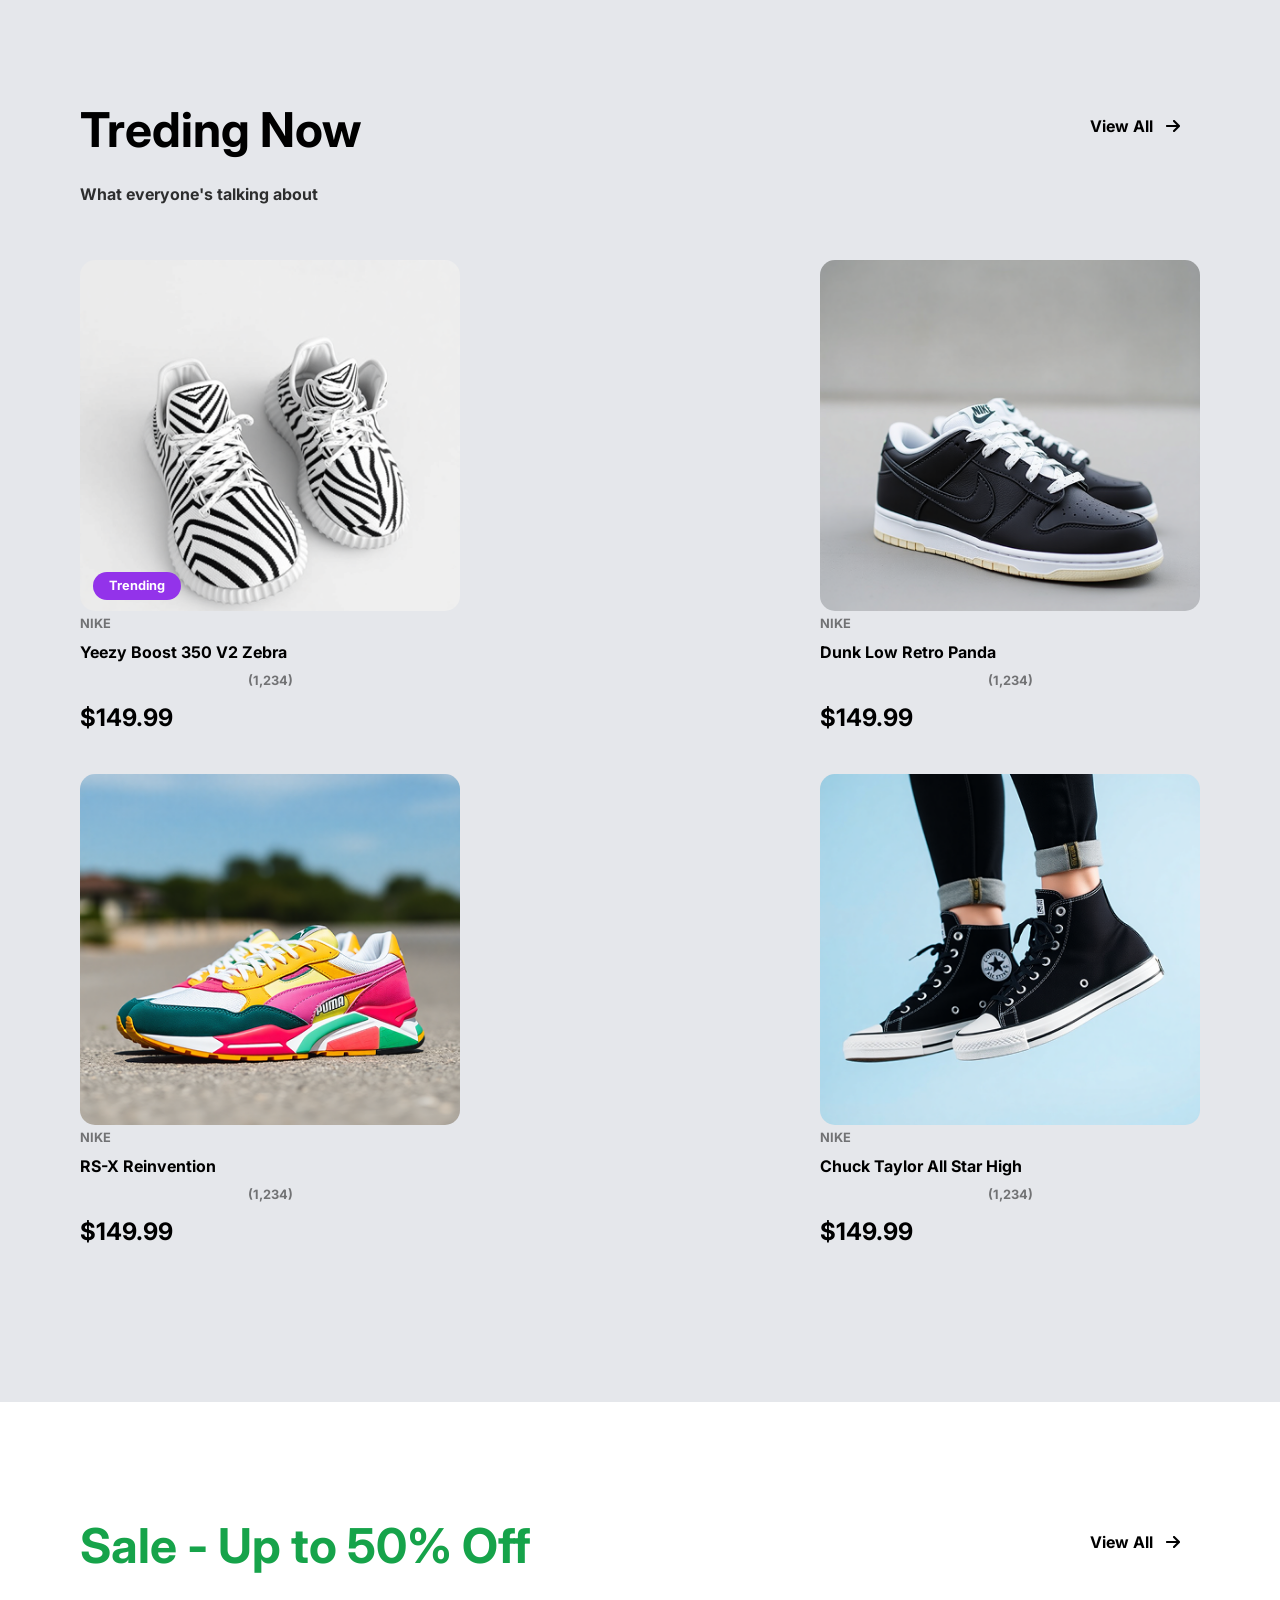
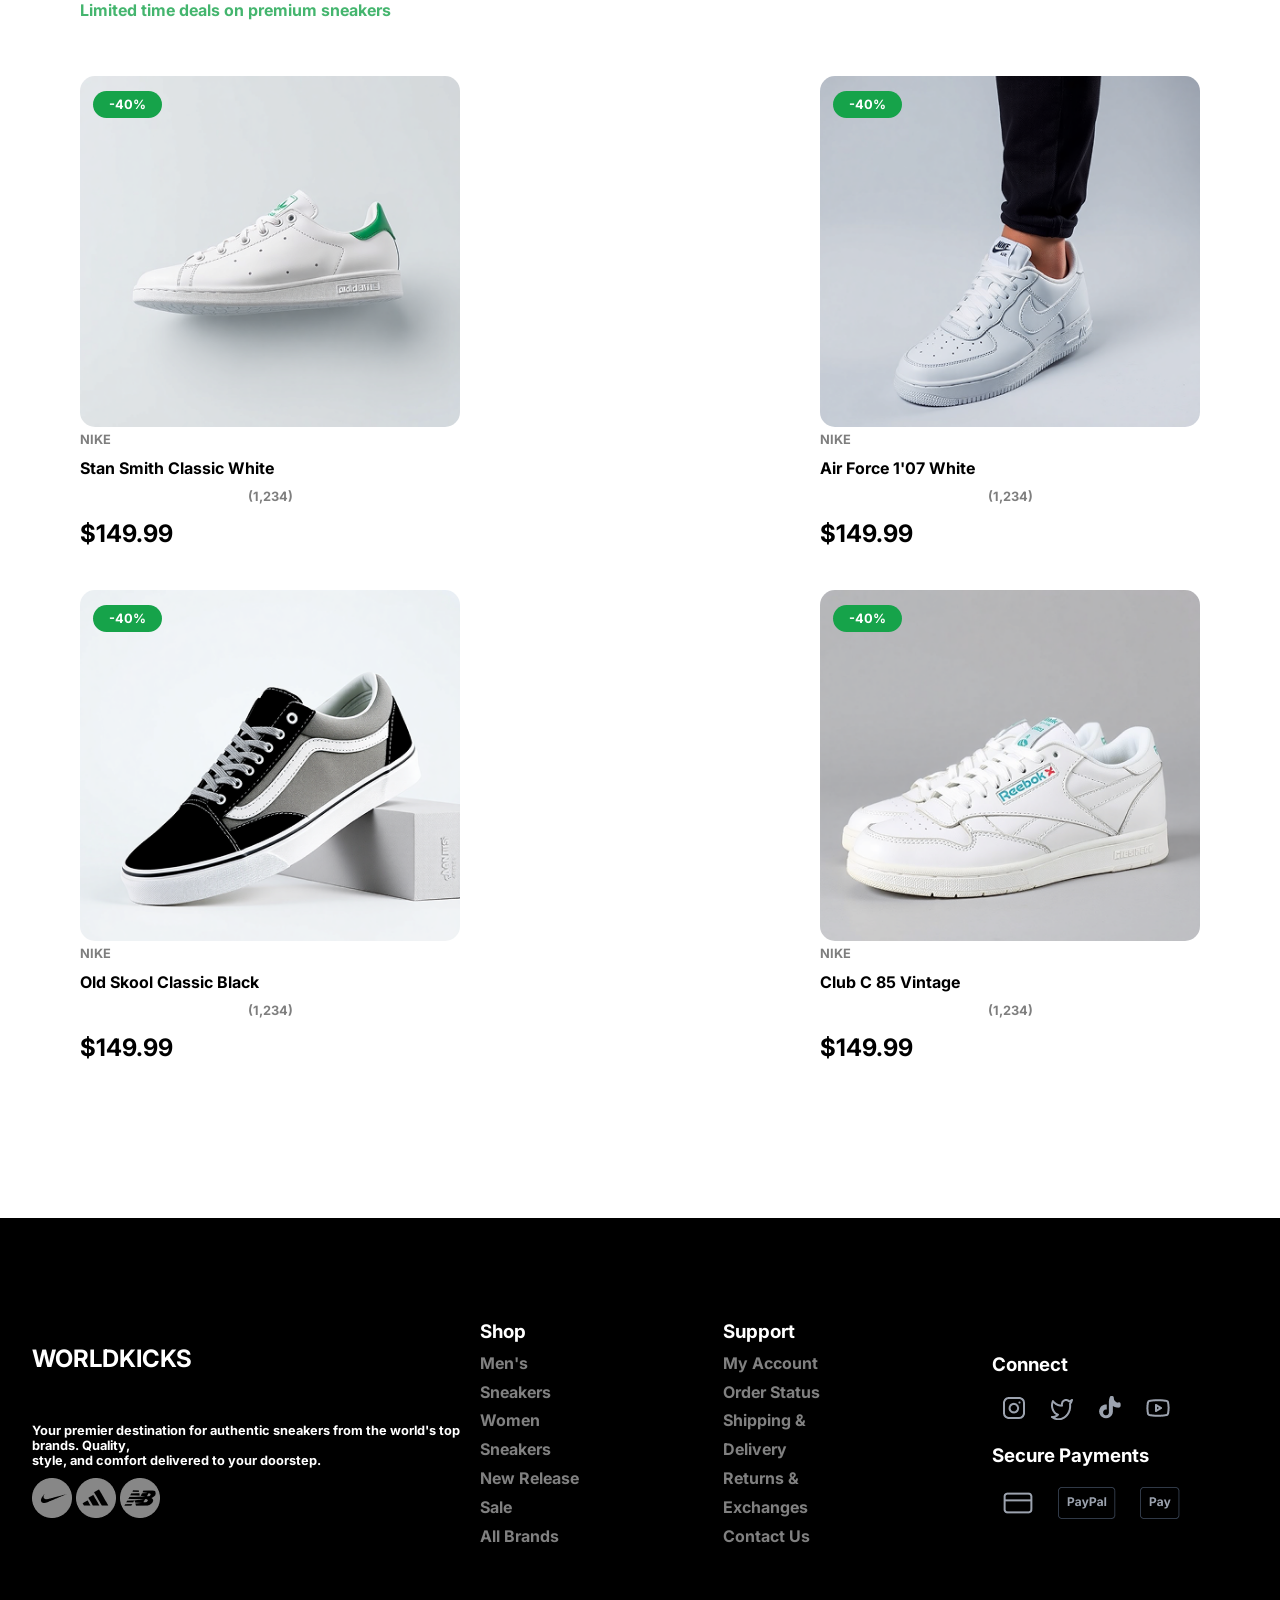
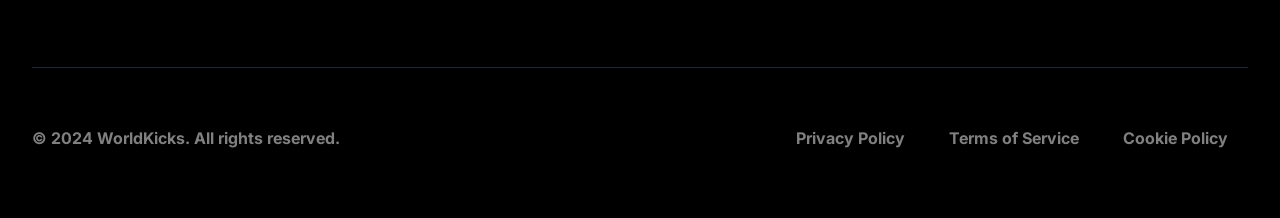
==== commit 8952fd39: "Fixed Names of Products" ====
--- a/index.html
+++ b/index.html
@@ -158,7 +158,7 @@
                         <div>
                             <img src="./assets/image/Product_2.png" alt="pr_1">
                             <p>NIKE</p>
-                            <h4>Air Max 90 Tripple White</h4>
+                            <h4>Ultraboost 22 Core Black</h4>
                             <p style="text-align: center;">(1,234)</p>
                             <h2>$149.99</h2>
                         </div>
@@ -166,14 +166,14 @@
                             <span class="fx_display" style="background-color: #DC2626;"><p style="opacity: 1;">Hot</p></span>
                             <img src="./assets/image/Product_3.png" alt="pr_1">
                             <p>NIKE</p>
-                            <h4>Air Max 90 Tripple White</h4>
+                            <h4>Air Jordan 1 Retro High</h4>
                             <p style="text-align: center;">(1,234)</p>
                             <h2>$149.99</h2>
                         </div>
                         <div>
                             <img src="./assets/image/Product_4.png" alt="pr_1">
                             <p>NIKE</p>
-                            <h4>Air Max 90 Tripple White</h4>
+                            <h4>990v5 Made in USA Gray</h4>
                             <p style="text-align: center;">(1,234)</p>
                             <h2>$149.99</h2>
                         </div>
@@ -194,28 +194,28 @@
                             <span class="fx_display" style="background-color: #9333EA;"><p style="opacity: 1;">Trending</p></span>
                             <img src="./assets/image/Product_5.png" alt="pr_1">
                             <p>NIKE</p>
-                            <h4>Air Max 90 Tripple White</h4>
+                            <h4>Yeezy Boost 350 V2 Zebra</h4>
                             <p style="text-align: center;">(1,234)</p>
                             <h2>$149.99</h2>
                         </div>
                         <div>
                             <img src="./assets/image/Product_6.png" alt="pr_1">
                             <p>NIKE</p>
-                            <h4>Air Max 90 Tripple White</h4>
+                            <h4>Dunk Low Retro Panda</h4>
                             <p style="text-align: center;">(1,234)</p>
                             <h2>$149.99</h2>
                         </div>
                         <div>
                             <img src="./assets/image/Product_7.png" alt="pr_1">
                             <p>NIKE</p>
-                            <h4>Air Max 90 Tripple White</h4>
+                            <h4>RS-X Reinvention</h4>
                             <p style="text-align: center;">(1,234)</p>
                             <h2>$149.99</h2>
                         </div>
                         <div>
                             <img src="./assets/image/Product_8.png" alt="pr_1">
                             <p>NIKE</p>
-                            <h4>Air Max 90 Tripple White</h4>
+                            <h4>Chuck Taylor All Star High</h4>
                             <p style="text-align: center;">(1,234)</p>
                             <h2>$149.99</h2>
                         </div>
@@ -236,7 +236,7 @@
                             <span class="fx_display_sales" style="background-color: #16A34A;"><p style="opacity: 1;">-40%</p></span>
                             <img src="./assets/image/Product_9.png" alt="pr_1">
                             <p>NIKE</p>
-                            <h4>Air Max 90 Tripple White</h4>
+                            <h4>Stan Smith Classic White</h4>
                             <p style="text-align: center;">(1,234)</p>
                             <h2>$149.99</h2>
                         </div>
@@ -244,7 +244,7 @@
                             <span class="fx_display_sales" style="background-color: #16A34A;"><p style="opacity: 1;">-40%</p></span>
                             <img src="./assets/image/Product_10.png" alt="pr_1">
                             <p>NIKE</p>
-                            <h4>Air Max 90 Tripple White</h4>
+                            <h4>Air Force 1'07 White</h4>
                             <p style="text-align: center;">(1,234)</p>
                             <h2>$149.99</h2>
                         </div>
@@ -252,7 +252,7 @@
                             <span class="fx_display_sales" style="background-color: #16A34A;"><p style="opacity: 1;">-40%</p></span>
                             <img src="./assets/image/Product_11.png" alt="pr_1">
                             <p>NIKE</p>
-                            <h4>Air Max 90 Tripple White</h4>
+                            <h4>Old Skool Classic Black</h4>
                             <p style="text-align: center;">(1,234)</p>
                             <h2>$149.99</h2>
                         </div>
@@ -260,7 +260,7 @@
                             <span class="fx_display_sales" style="background-color: #16A34A;"><p style="opacity: 1;">-40%</p></span>
                             <img src="./assets/image/Product_12.png" alt="pr_1">
                             <p>NIKE</p>
-                            <h4>Air Max 90 Tripple White</h4>
+                            <h4>Club C 85 Vintage</h4>
                             <p style="text-align: center;">(1,234)</p>
                             <h2>$149.99</h2>
                         </div>
--- a/styles/landpage/banner.css
+++ b/styles/landpage/banner.css
@@ -192,7 +192,7 @@
     right: -145%;
 }
 .img3_fx {
-    right: -280%;
+    right: -270%;
 }
 
 @media (max-width: 768px) {
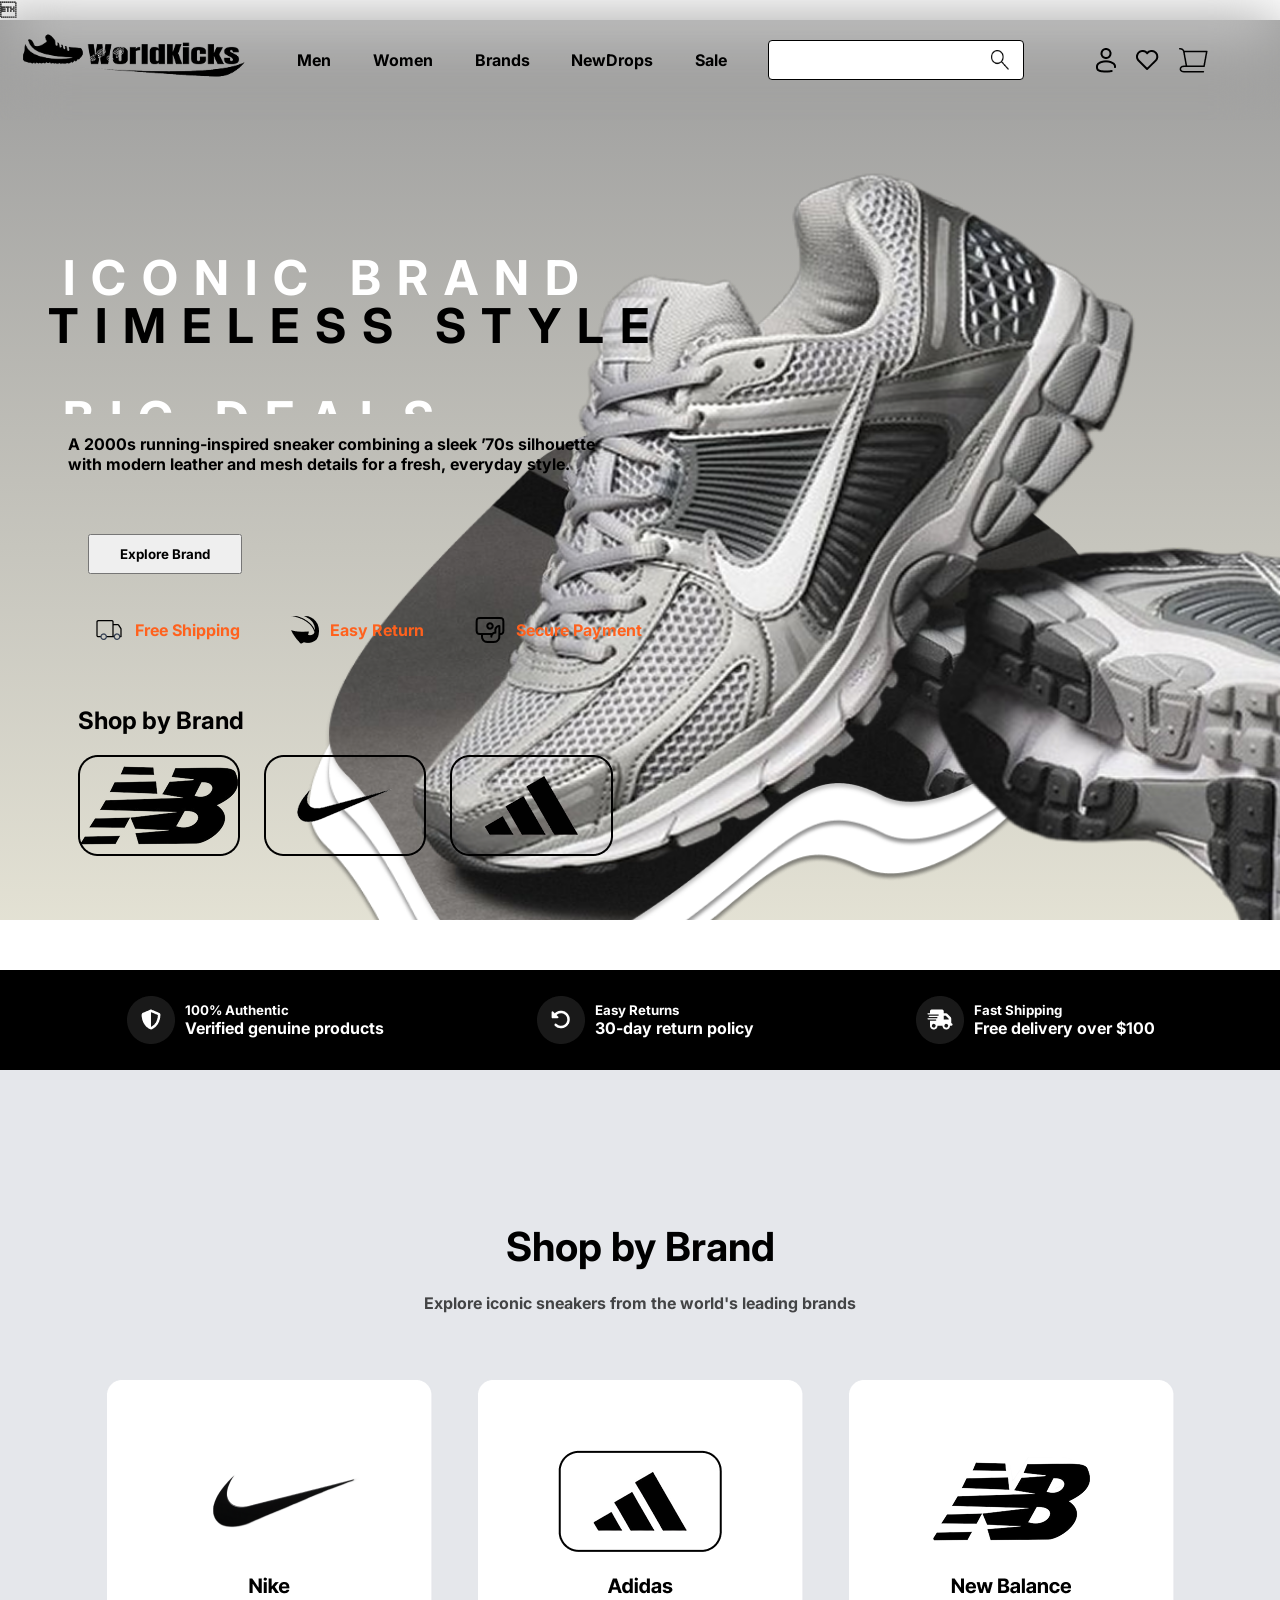
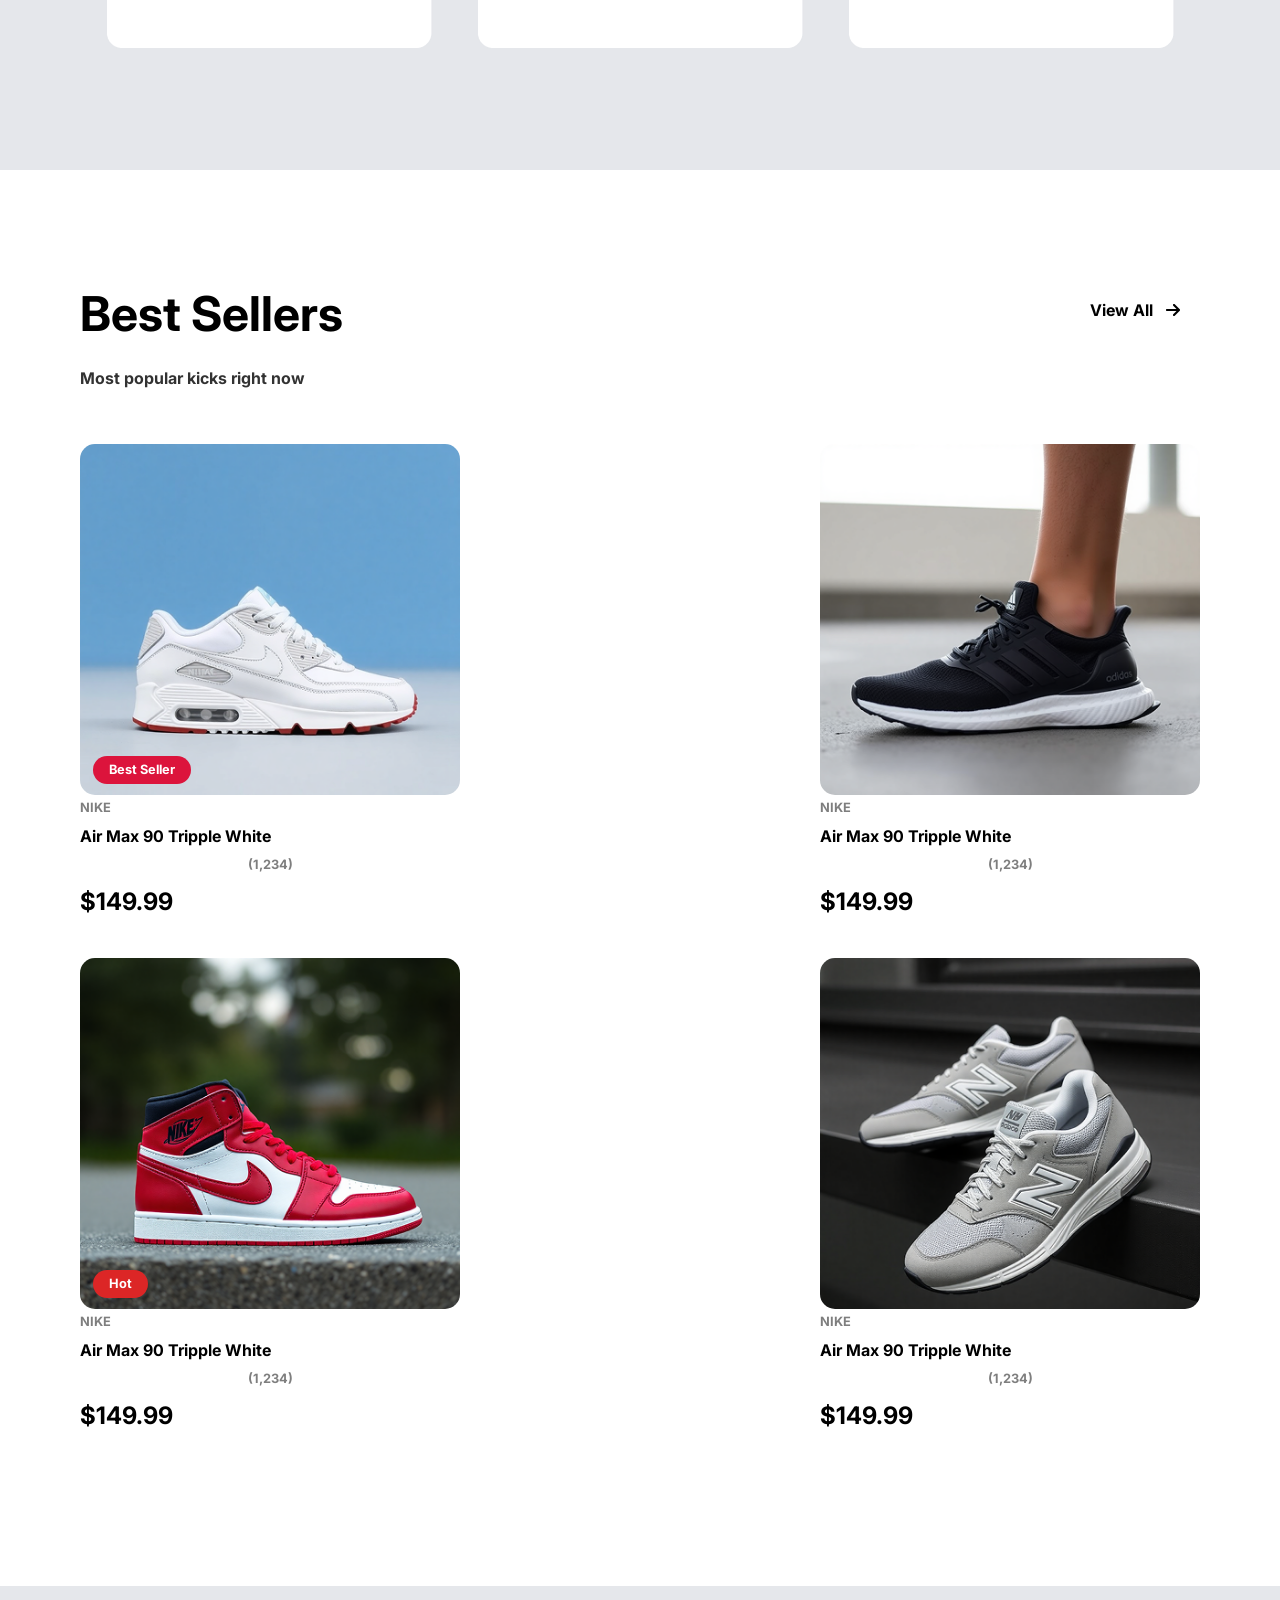
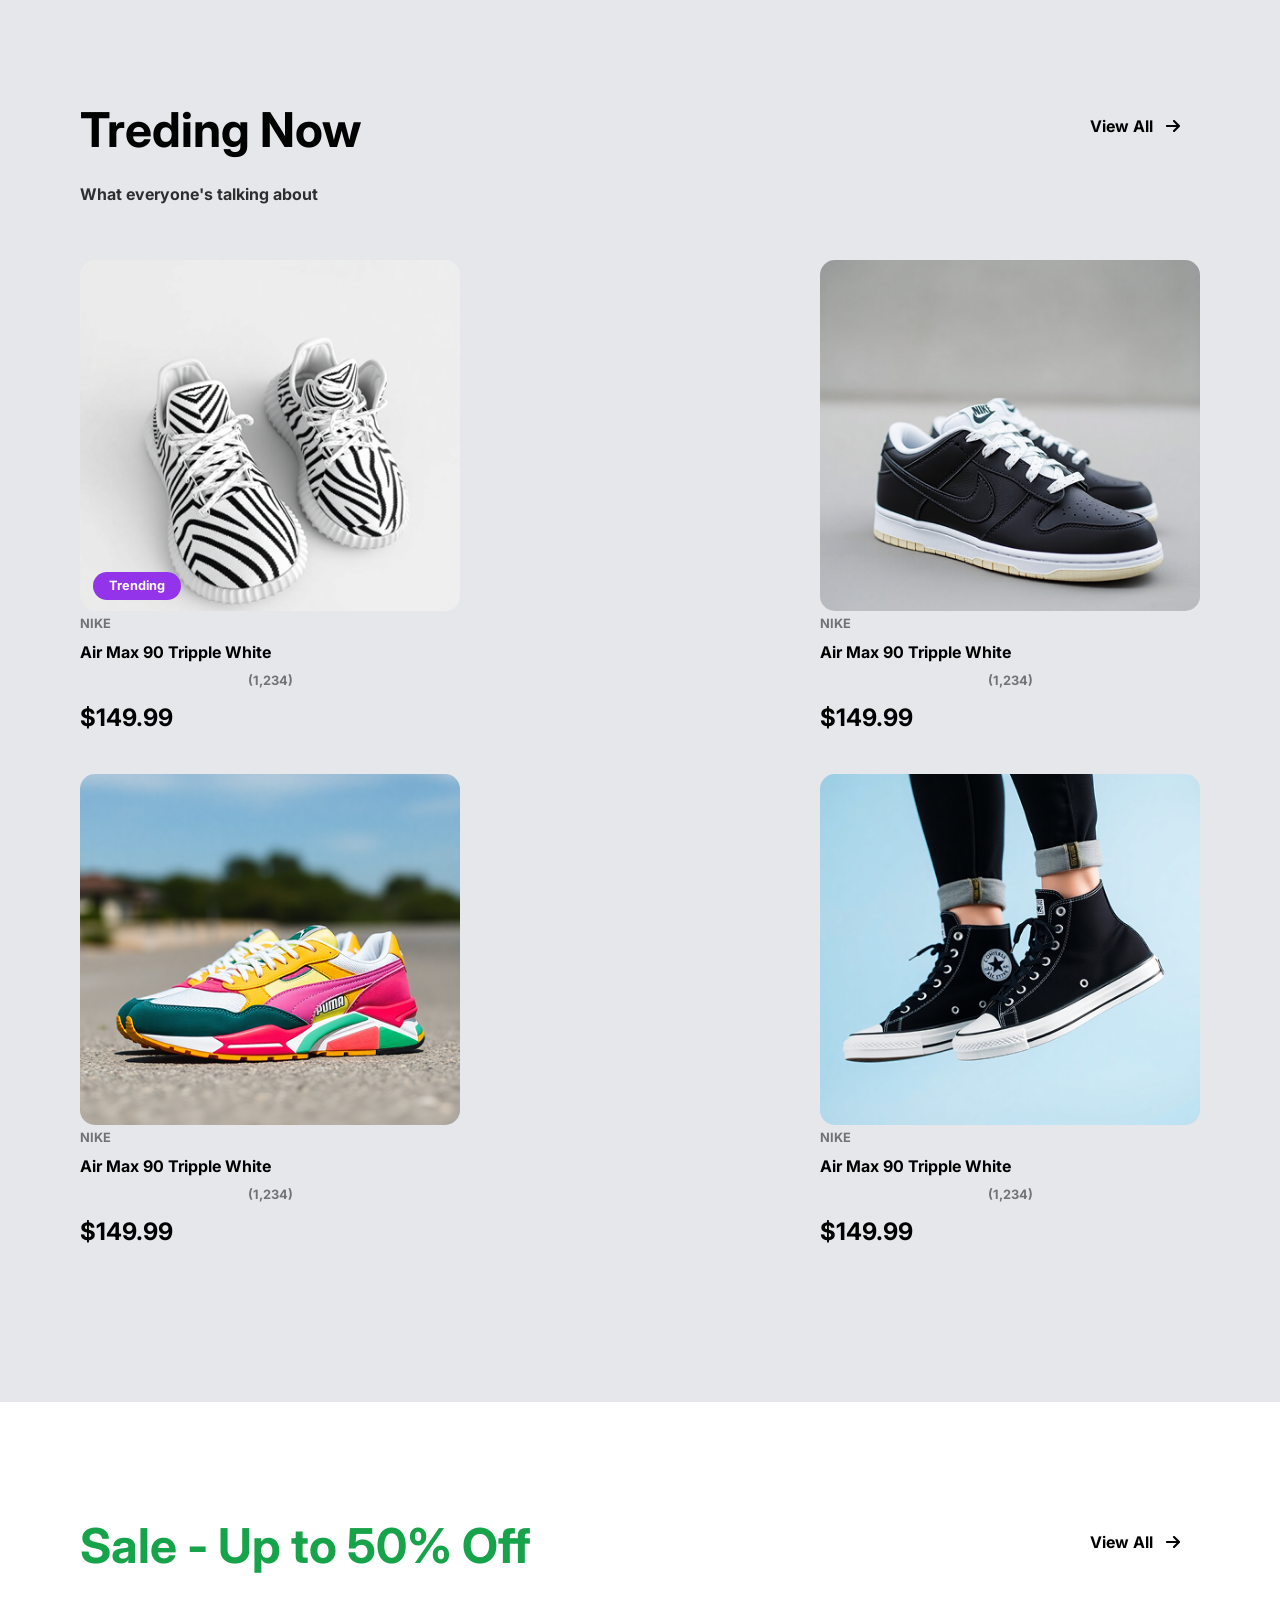
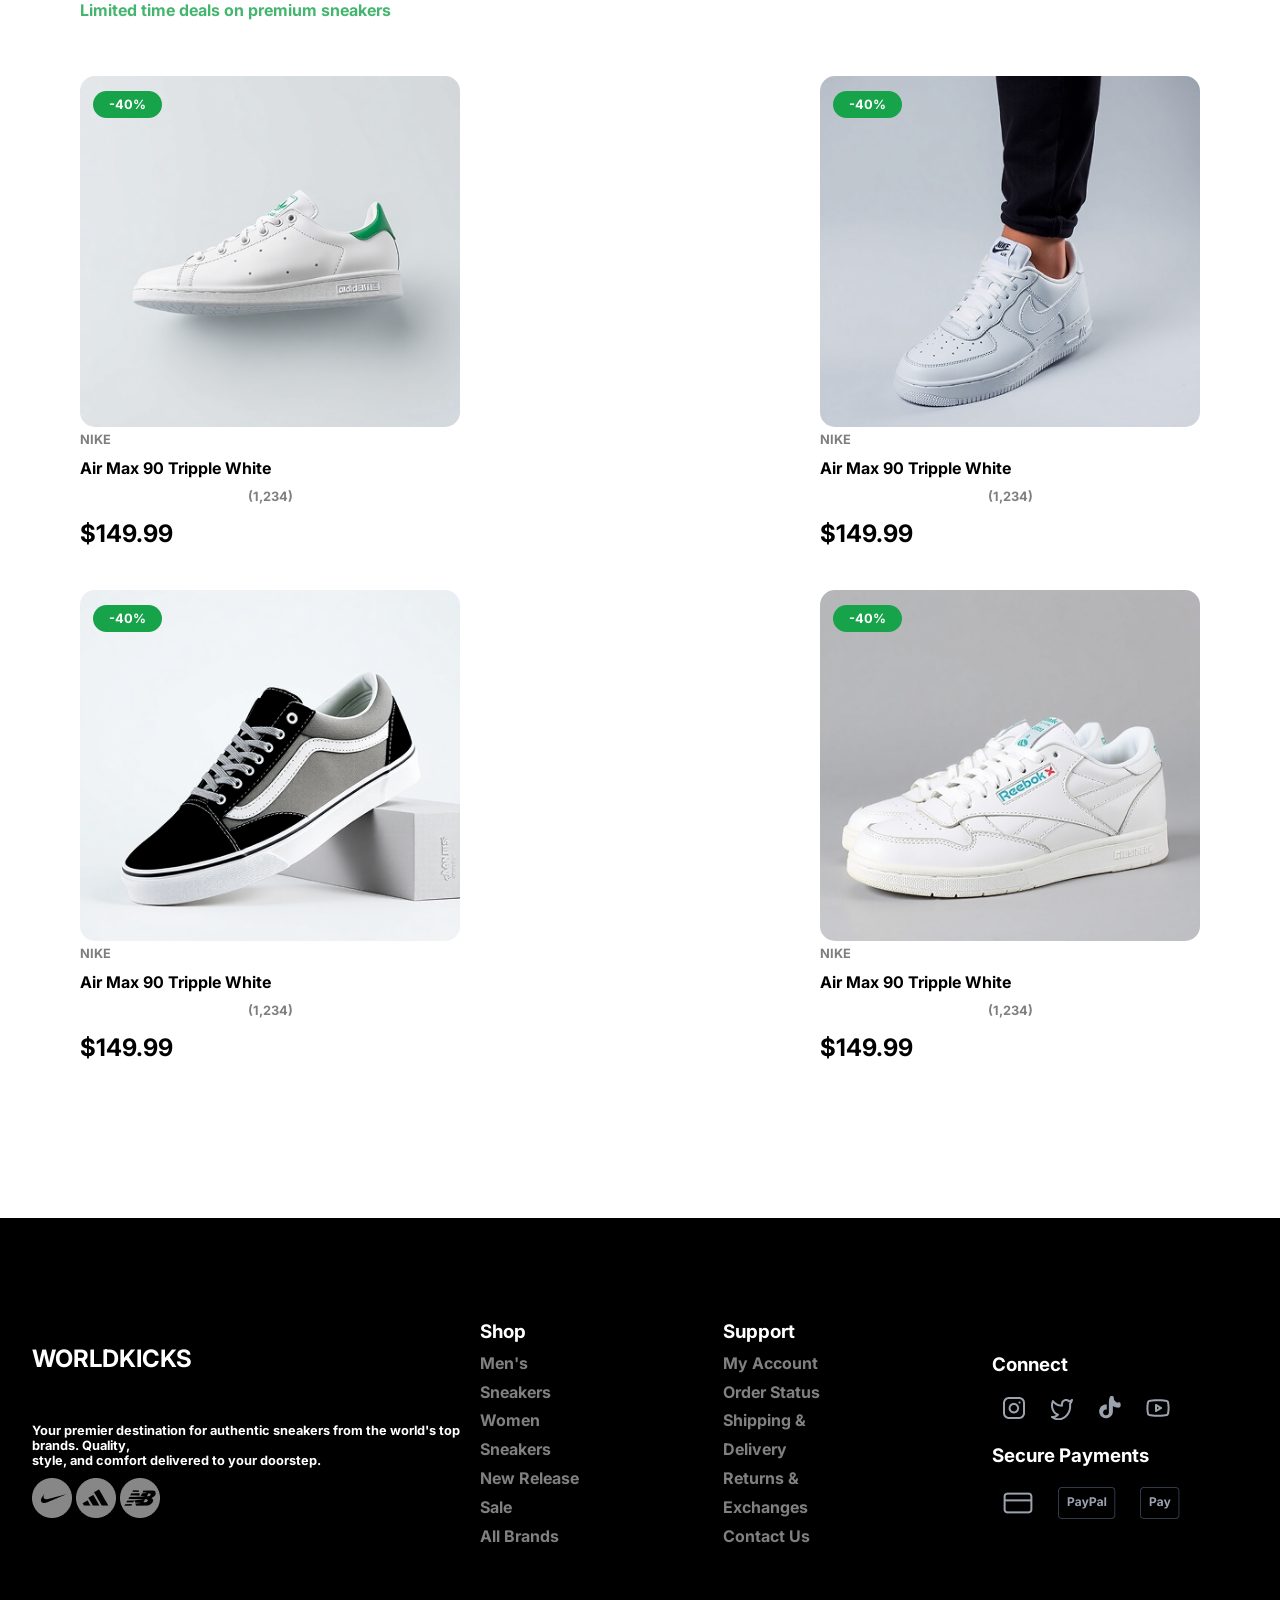
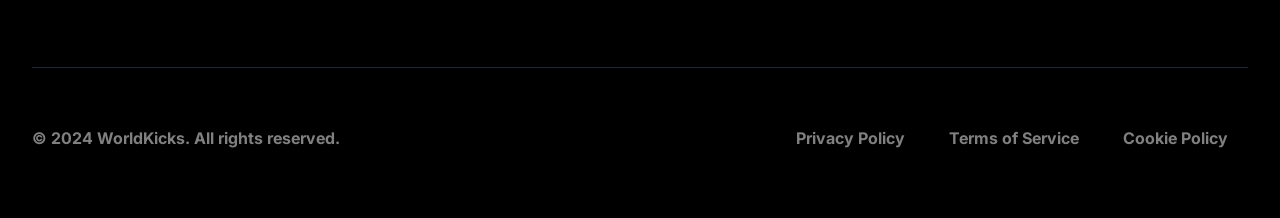
==== commit cf808625: "Add banner and content styles - Created banner.css to style the banner section with padding and resp" ====
--- a/index.html
+++ b/index.html
@@ -17,8 +17,54 @@
 <body>
     <main class="container">
         <header>
+             <div class="expnadable_div">
+                <div>
+                    <h2>Shop Category</h2>
+                    <nav>
+                        <ul>
+                            <li>Sneakers (Lifestyle)</li>
+                            <li>Running</li>
+                            <li>Basketball</li>
+                            <li>Training/Gym</li>
+                            <li>Sandals/Slides</li>
+                        </ul>
+                    </nav>
+                </div>
+                <div>
+                    <h2>Shop By Style</h2>
+                    <nav>
+                        <ul>
+                            <li>Low top</li>
+                            <li>Mid-type</li>
+                            <li>High-type</li>
+                            <li>Chunky</li>
+                            <li>Minimalist</li>
+                        </ul>
+                    </nav>
+                </div>
+                <div>
+                    <h2>Shop By Brand</h2>
+                    <nav>
+                        <ul>
+                            <li>New Balance</li>
+                            <li>Nike</li>
+                            <li>Addidas</li>
+                        </ul>
+                    </nav>
+                </div>
+                <div>
+                    <h2>Feature</h2>
+                    <nav>
+                        <ul>
+                            <li>Best Sellers</li>
+                            <li>New Arrivals</li>
+                            <li>Trending Now</li>
+                        </ul>
+                    </nav>
+                </div>
+            </div>
             <div class="header_wrapper">
-                <div class="expnadable_div"></div>
+               
                 <figure>
                     <img src="./assets/logo.png" alt="logo" title="Logo">
                 </figure>
@@ -158,7 +204,7 @@
                         <div>
                             <img src="./assets/image/Product_2.png" alt="pr_1">
                             <p>NIKE</p>
-                            <h4>Ultraboost 22 Core Black</h4>
+                            <h4>Air Max 90 Tripple White</h4>
                             <p style="text-align: center;">(1,234)</p>
                             <h2>$149.99</h2>
                         </div>
@@ -166,14 +212,14 @@
                             <span class="fx_display" style="background-color: #DC2626;"><p style="opacity: 1;">Hot</p></span>
                             <img src="./assets/image/Product_3.png" alt="pr_1">
                             <p>NIKE</p>
-                            <h4>Air Jordan 1 Retro High</h4>
+                            <h4>Air Max 90 Tripple White</h4>
                             <p style="text-align: center;">(1,234)</p>
                             <h2>$149.99</h2>
                         </div>
                         <div>
                             <img src="./assets/image/Product_4.png" alt="pr_1">
                             <p>NIKE</p>
-                            <h4>990v5 Made in USA Gray</h4>
+                            <h4>Air Max 90 Tripple White</h4>
                             <p style="text-align: center;">(1,234)</p>
                             <h2>$149.99</h2>
                         </div>
@@ -194,28 +240,28 @@
                             <span class="fx_display" style="background-color: #9333EA;"><p style="opacity: 1;">Trending</p></span>
                             <img src="./assets/image/Product_5.png" alt="pr_1">
                             <p>NIKE</p>
-                            <h4>Yeezy Boost 350 V2 Zebra</h4>
+                            <h4>Air Max 90 Tripple White</h4>
                             <p style="text-align: center;">(1,234)</p>
                             <h2>$149.99</h2>
                         </div>
                         <div>
                             <img src="./assets/image/Product_6.png" alt="pr_1">
                             <p>NIKE</p>
-                            <h4>Dunk Low Retro Panda</h4>
+                            <h4>Air Max 90 Tripple White</h4>
                             <p style="text-align: center;">(1,234)</p>
                             <h2>$149.99</h2>
                         </div>
                         <div>
                             <img src="./assets/image/Product_7.png" alt="pr_1">
                             <p>NIKE</p>
-                            <h4>RS-X Reinvention</h4>
+                            <h4>Air Max 90 Tripple White</h4>
                             <p style="text-align: center;">(1,234)</p>
                             <h2>$149.99</h2>
                         </div>
                         <div>
                             <img src="./assets/image/Product_8.png" alt="pr_1">
                             <p>NIKE</p>
-                            <h4>Chuck Taylor All Star High</h4>
+                            <h4>Air Max 90 Tripple White</h4>
                             <p style="text-align: center;">(1,234)</p>
                             <h2>$149.99</h2>
                         </div>
@@ -236,7 +282,7 @@
                             <span class="fx_display_sales" style="background-color: #16A34A;"><p style="opacity: 1;">-40%</p></span>
                             <img src="./assets/image/Product_9.png" alt="pr_1">
                             <p>NIKE</p>
-                            <h4>Stan Smith Classic White</h4>
+                            <h4>Air Max 90 Tripple White</h4>
                             <p style="text-align: center;">(1,234)</p>
                             <h2>$149.99</h2>
                         </div>
@@ -244,7 +290,7 @@
                             <span class="fx_display_sales" style="background-color: #16A34A;"><p style="opacity: 1;">-40%</p></span>
                             <img src="./assets/image/Product_10.png" alt="pr_1">
                             <p>NIKE</p>
-                            <h4>Air Force 1'07 White</h4>
+                            <h4>Air Max 90 Tripple White</h4>
                             <p style="text-align: center;">(1,234)</p>
                             <h2>$149.99</h2>
                         </div>
@@ -252,7 +298,7 @@
                             <span class="fx_display_sales" style="background-color: #16A34A;"><p style="opacity: 1;">-40%</p></span>
                             <img src="./assets/image/Product_11.png" alt="pr_1">
                             <p>NIKE</p>
-                            <h4>Old Skool Classic Black</h4>
+                            <h4>Air Max 90 Tripple White</h4>
                             <p style="text-align: center;">(1,234)</p>
                             <h2>$149.99</h2>
                         </div>
@@ -260,7 +306,7 @@
                             <span class="fx_display_sales" style="background-color: #16A34A;"><p style="opacity: 1;">-40%</p></span>
                             <img src="./assets/image/Product_12.png" alt="pr_1">
                             <p>NIKE</p>
-                            <h4>Club C 85 Vintage</h4>
+                            <h4>Air Max 90 Tripple White</h4>
                             <p style="text-align: center;">(1,234)</p>
                             <h2>$149.99</h2>
                         </div>
--- a/styles/landpage/header.css
+++ b/styles/landpage/header.css
@@ -18,6 +18,25 @@
     background-color: var(--foreground-white);
     transition: all 1s ease;
     opacity: 0;
+    display: flex;
+    justify-content: space-evenly;
+    align-items: flex-start;
+    padding: 9rem;
+}
+.expnadable_div div, .expnadable_div ul {
+    display: flex;
+    justify-content: center;
+    align-items: flex-start;
+    flex-flow: column;
+}
+.expnadable_div li {
+    margin: 30px 0 0 40px;
+    opacity: 0.8;
+    font-size: 0.8rem;
+    width: 400px;
+}
+.expnadable_div h2 {
+    margin: 0 0 20px 0;
 }
 .header_wrapper {
     width: min(100dvw, var(--max-width));
@@ -28,7 +47,7 @@
     align-items: center;
     
 }
-.header_wrapper:hover .expnadable_div {
+header:hover .expnadable_div {
     transform: translateY(0);
     opacity: 1;
 }
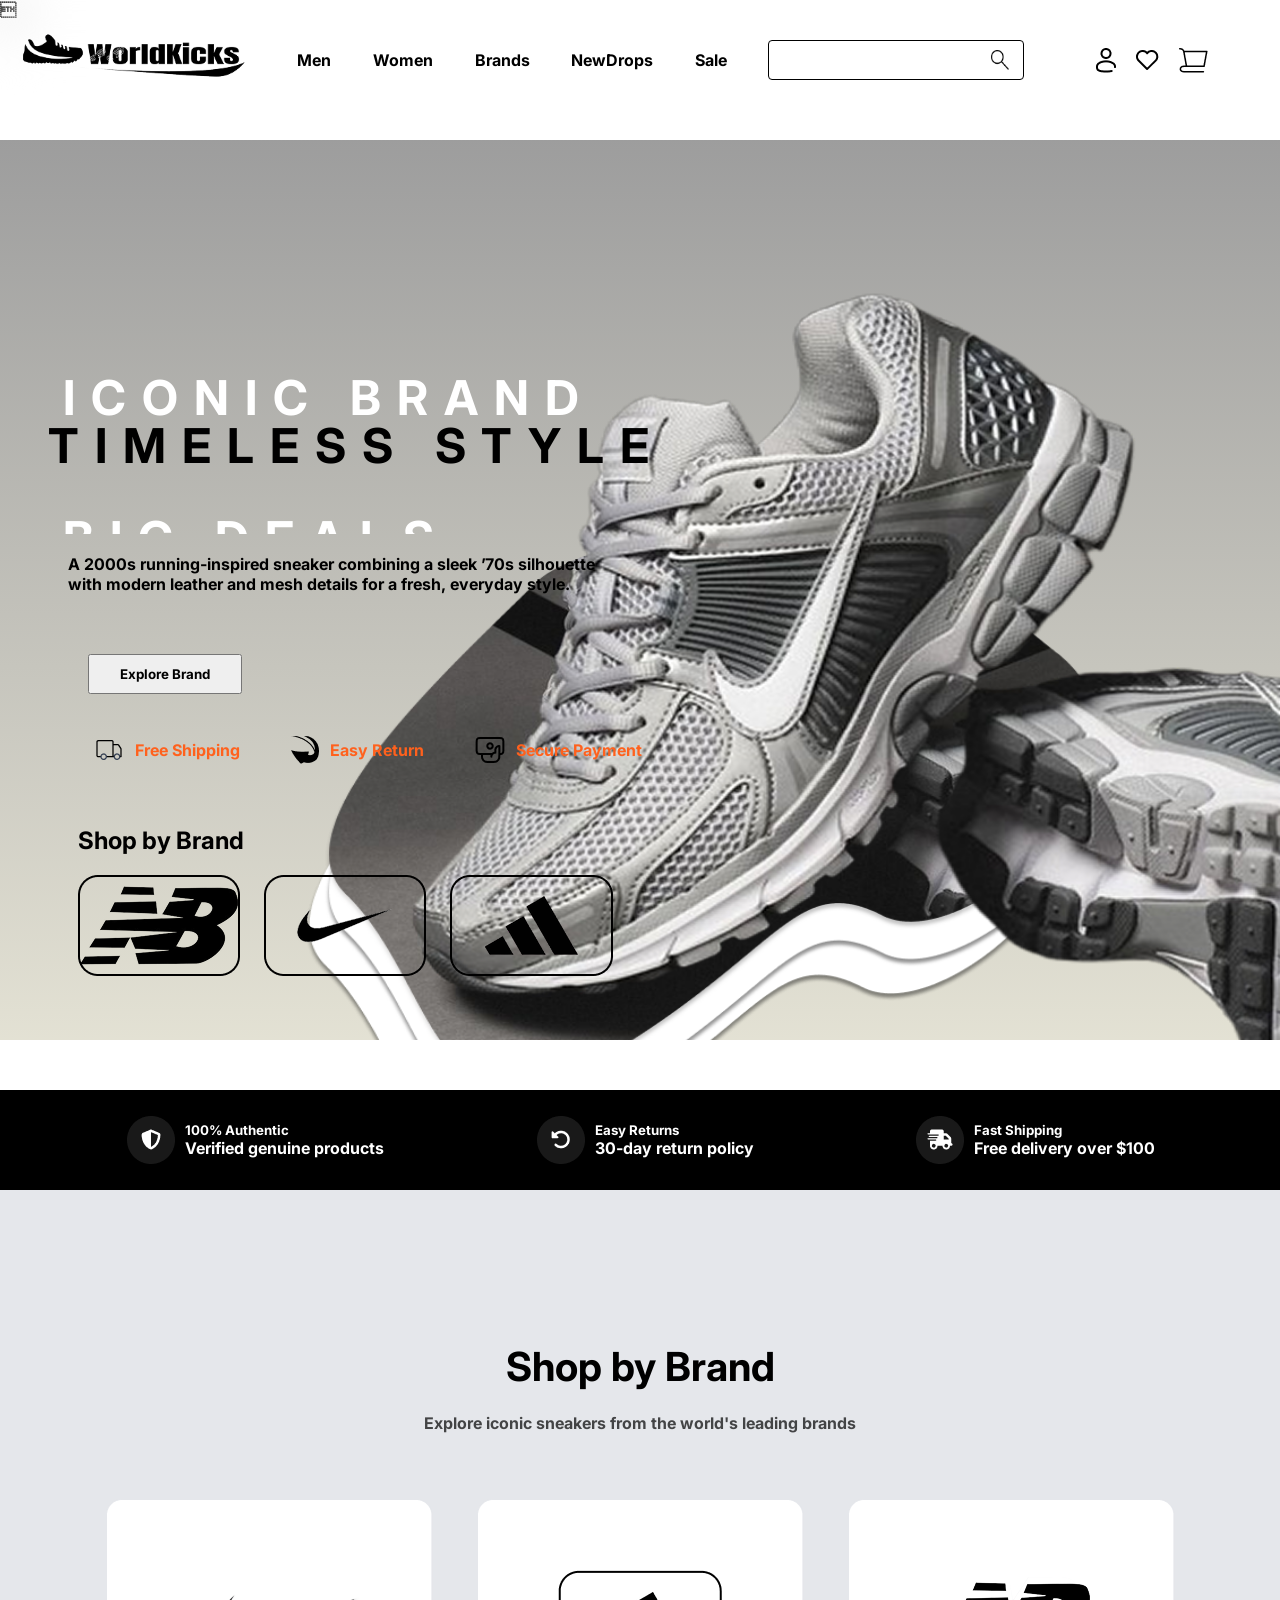
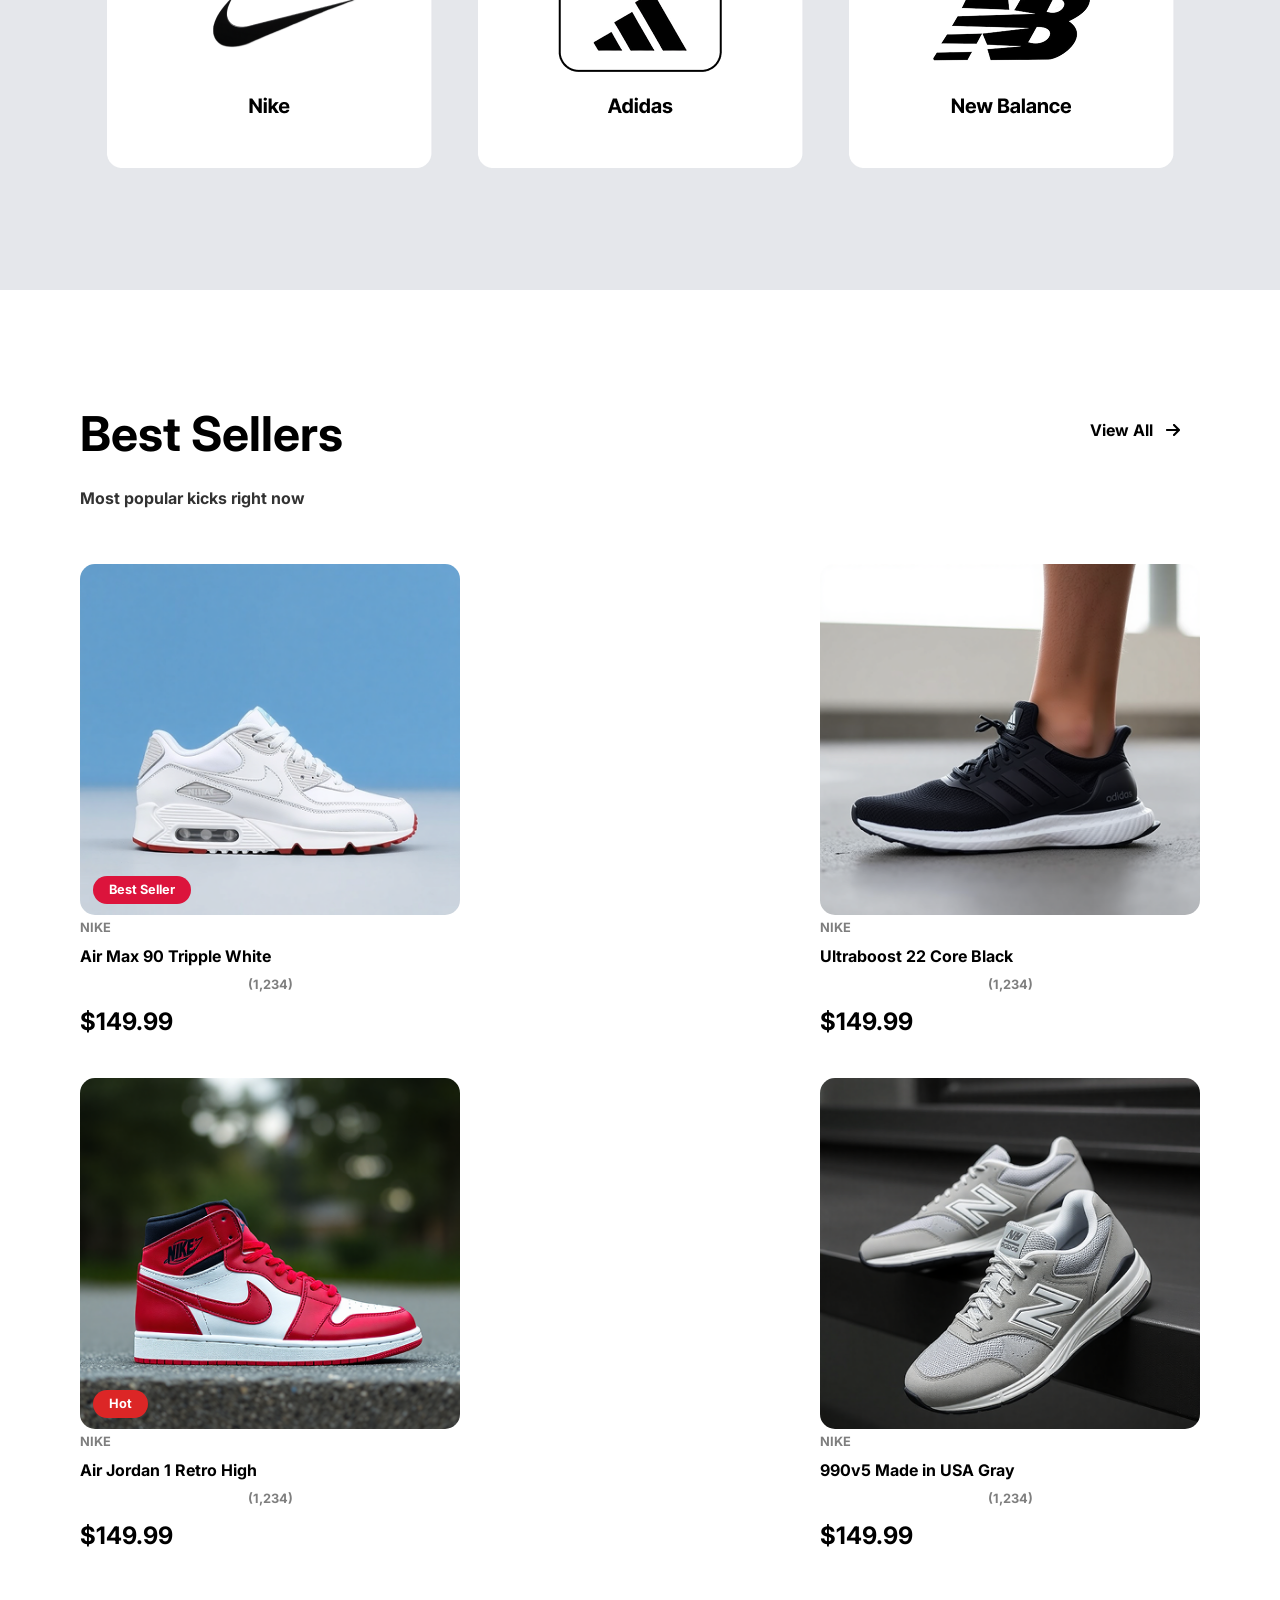
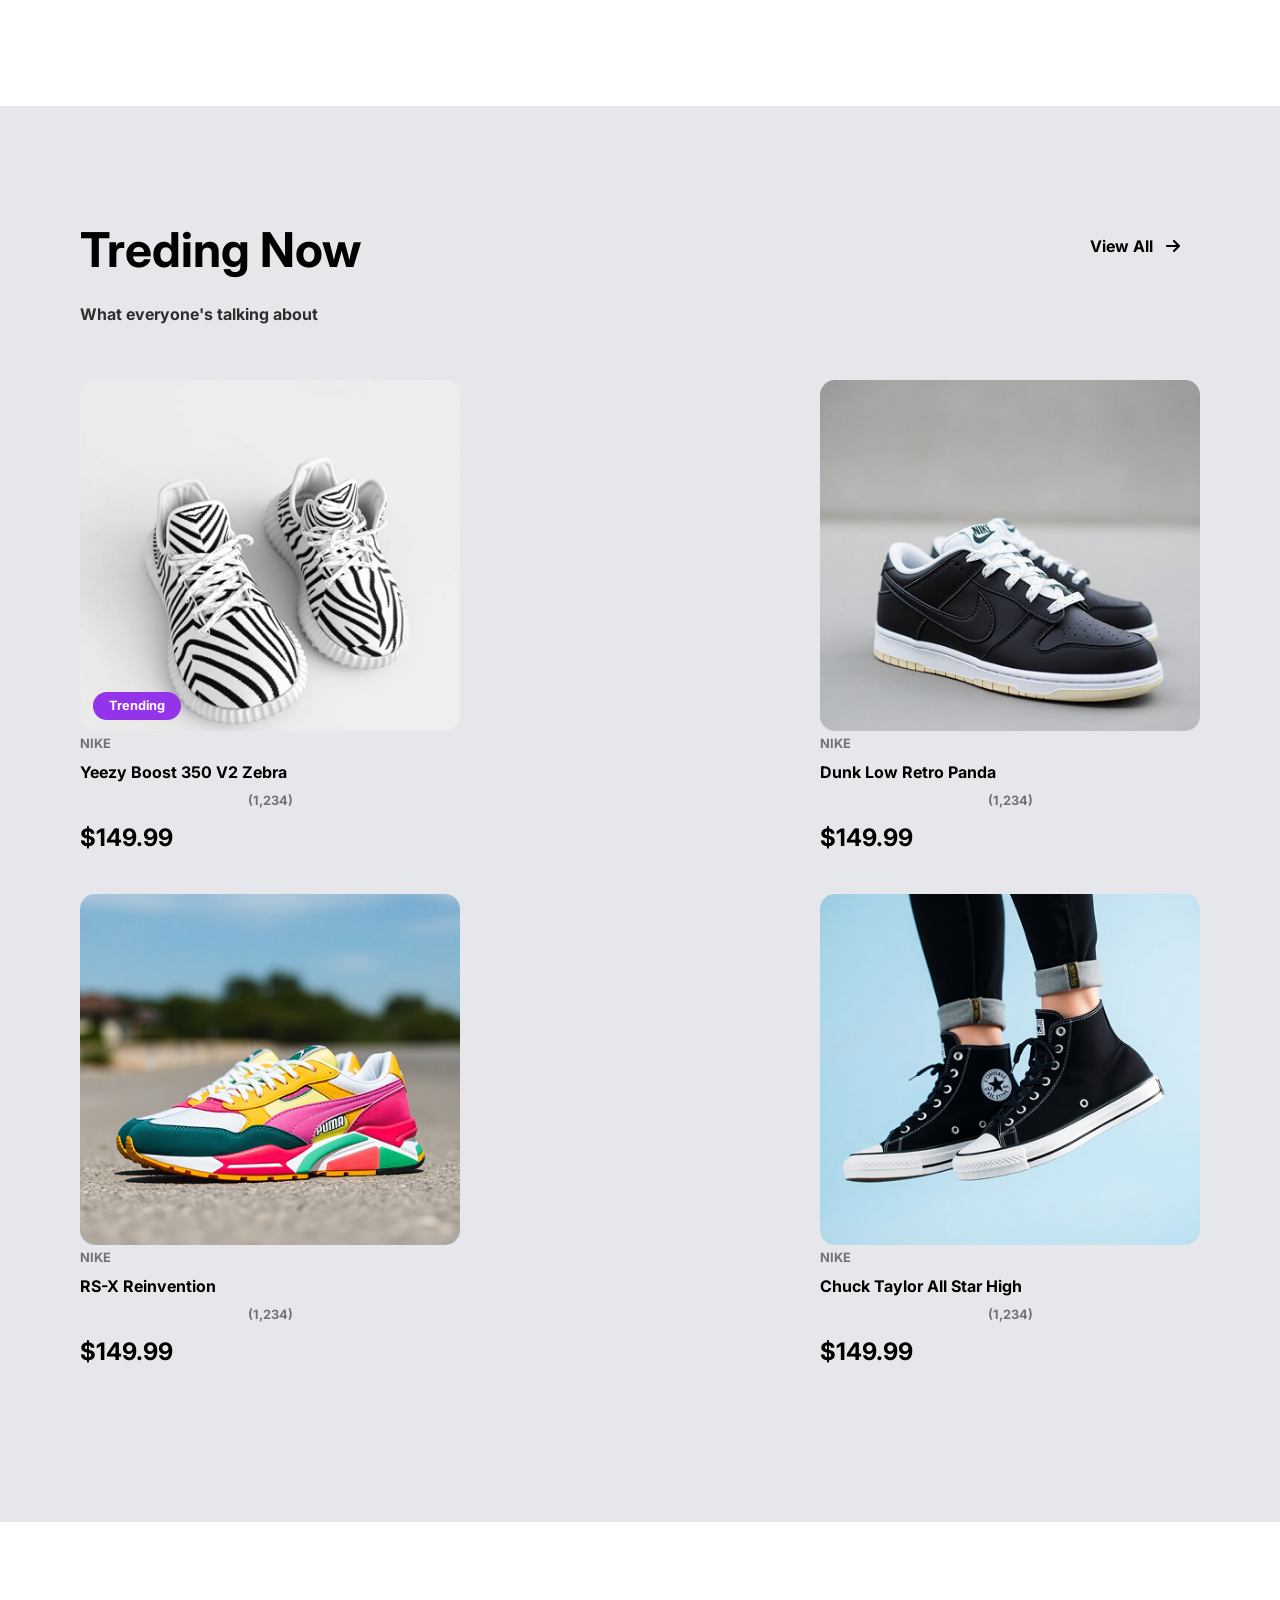
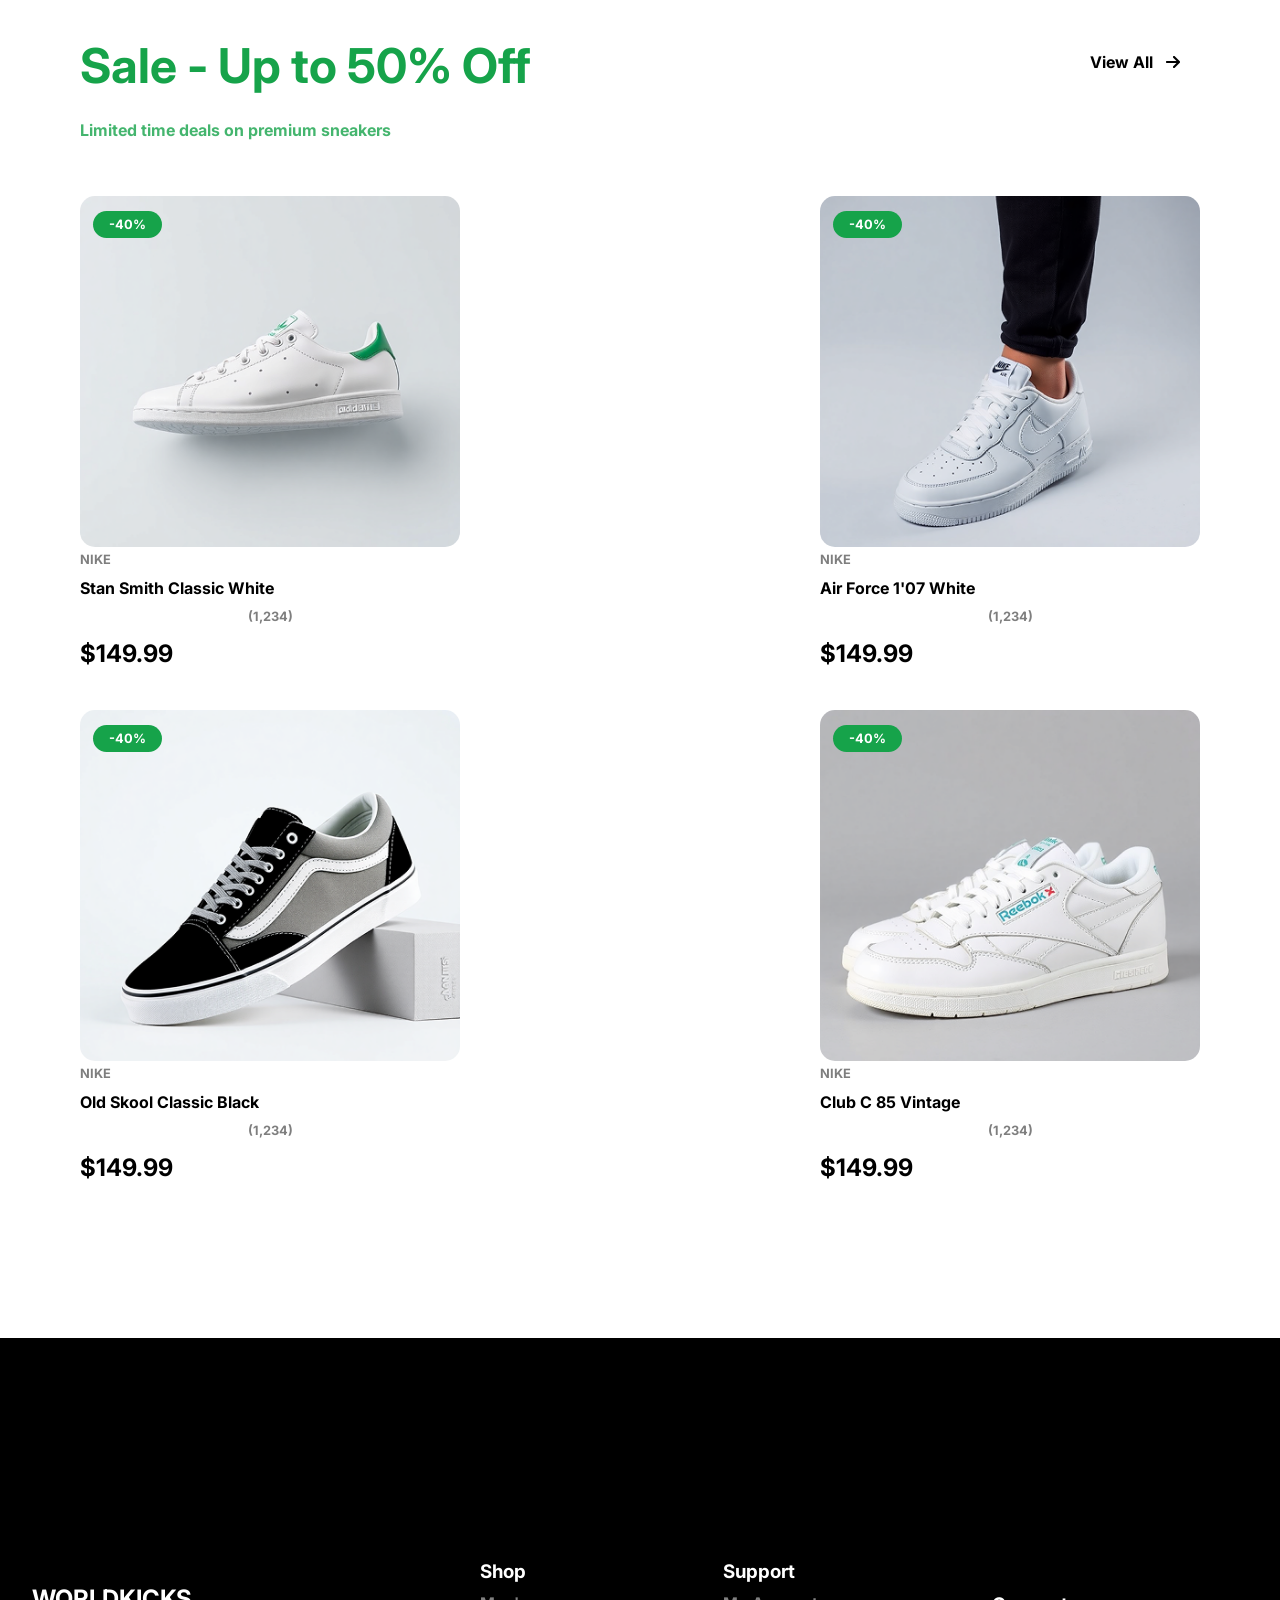
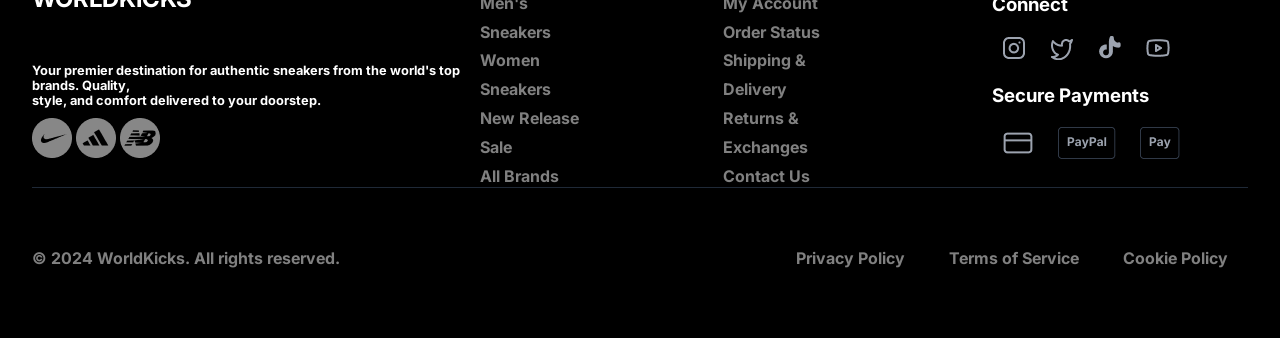
==== commit bb57a719: "Merge branch 'main' of https://github.com/cordyStackX/wordpress_vanilla" ====
--- a/index.html
+++ b/index.html
@@ -204,7 +204,7 @@
                         <div>
                             <img src="./assets/image/Product_2.png" alt="pr_1">
                             <p>NIKE</p>
-                            <h4>Air Max 90 Tripple White</h4>
+                            <h4>Ultraboost 22 Core Black</h4>
                             <p style="text-align: center;">(1,234)</p>
                             <h2>$149.99</h2>
                         </div>
@@ -212,14 +212,14 @@
                             <span class="fx_display" style="background-color: #DC2626;"><p style="opacity: 1;">Hot</p></span>
                             <img src="./assets/image/Product_3.png" alt="pr_1">
                             <p>NIKE</p>
-                            <h4>Air Max 90 Tripple White</h4>
+                            <h4>Air Jordan 1 Retro High</h4>
                             <p style="text-align: center;">(1,234)</p>
                             <h2>$149.99</h2>
                         </div>
                         <div>
                             <img src="./assets/image/Product_4.png" alt="pr_1">
                             <p>NIKE</p>
-                            <h4>Air Max 90 Tripple White</h4>
+                            <h4>990v5 Made in USA Gray</h4>
                             <p style="text-align: center;">(1,234)</p>
                             <h2>$149.99</h2>
                         </div>
@@ -240,28 +240,28 @@
                             <span class="fx_display" style="background-color: #9333EA;"><p style="opacity: 1;">Trending</p></span>
                             <img src="./assets/image/Product_5.png" alt="pr_1">
                             <p>NIKE</p>
-                            <h4>Air Max 90 Tripple White</h4>
+                            <h4>Yeezy Boost 350 V2 Zebra</h4>
                             <p style="text-align: center;">(1,234)</p>
                             <h2>$149.99</h2>
                         </div>
                         <div>
                             <img src="./assets/image/Product_6.png" alt="pr_1">
                             <p>NIKE</p>
-                            <h4>Air Max 90 Tripple White</h4>
+                            <h4>Dunk Low Retro Panda</h4>
                             <p style="text-align: center;">(1,234)</p>
                             <h2>$149.99</h2>
                         </div>
                         <div>
                             <img src="./assets/image/Product_7.png" alt="pr_1">
                             <p>NIKE</p>
-                            <h4>Air Max 90 Tripple White</h4>
+                            <h4>RS-X Reinvention</h4>
                             <p style="text-align: center;">(1,234)</p>
                             <h2>$149.99</h2>
                         </div>
                         <div>
                             <img src="./assets/image/Product_8.png" alt="pr_1">
                             <p>NIKE</p>
-                            <h4>Air Max 90 Tripple White</h4>
+                            <h4>Chuck Taylor All Star High</h4>
                             <p style="text-align: center;">(1,234)</p>
                             <h2>$149.99</h2>
                         </div>
@@ -282,7 +282,7 @@
                             <span class="fx_display_sales" style="background-color: #16A34A;"><p style="opacity: 1;">-40%</p></span>
                             <img src="./assets/image/Product_9.png" alt="pr_1">
                             <p>NIKE</p>
-                            <h4>Air Max 90 Tripple White</h4>
+                            <h4>Stan Smith Classic White</h4>
                             <p style="text-align: center;">(1,234)</p>
                             <h2>$149.99</h2>
                         </div>
@@ -290,7 +290,7 @@
                             <span class="fx_display_sales" style="background-color: #16A34A;"><p style="opacity: 1;">-40%</p></span>
                             <img src="./assets/image/Product_10.png" alt="pr_1">
                             <p>NIKE</p>
-                            <h4>Air Max 90 Tripple White</h4>
+                            <h4>Air Force 1'07 White</h4>
                             <p style="text-align: center;">(1,234)</p>
                             <h2>$149.99</h2>
                         </div>
@@ -298,7 +298,7 @@
                             <span class="fx_display_sales" style="background-color: #16A34A;"><p style="opacity: 1;">-40%</p></span>
                             <img src="./assets/image/Product_11.png" alt="pr_1">
                             <p>NIKE</p>
-                            <h4>Air Max 90 Tripple White</h4>
+                            <h4>Old Skool Classic Black</h4>
                             <p style="text-align: center;">(1,234)</p>
                             <h2>$149.99</h2>
                         </div>
@@ -306,7 +306,7 @@
                             <span class="fx_display_sales" style="background-color: #16A34A;"><p style="opacity: 1;">-40%</p></span>
                             <img src="./assets/image/Product_12.png" alt="pr_1">
                             <p>NIKE</p>
-                            <h4>Air Max 90 Tripple White</h4>
+                            <h4>Club C 85 Vintage</h4>
                             <p style="text-align: center;">(1,234)</p>
                             <h2>$149.99</h2>
                         </div>
--- a/global.css
+++ b/global.css
@@ -28,3 +28,6 @@
     overflow-x: hidden;
     width: 100%;
 }
+main {
+    padding-top: 120px; /* offset fixed header height so content isn't hidden behind it */
+}
